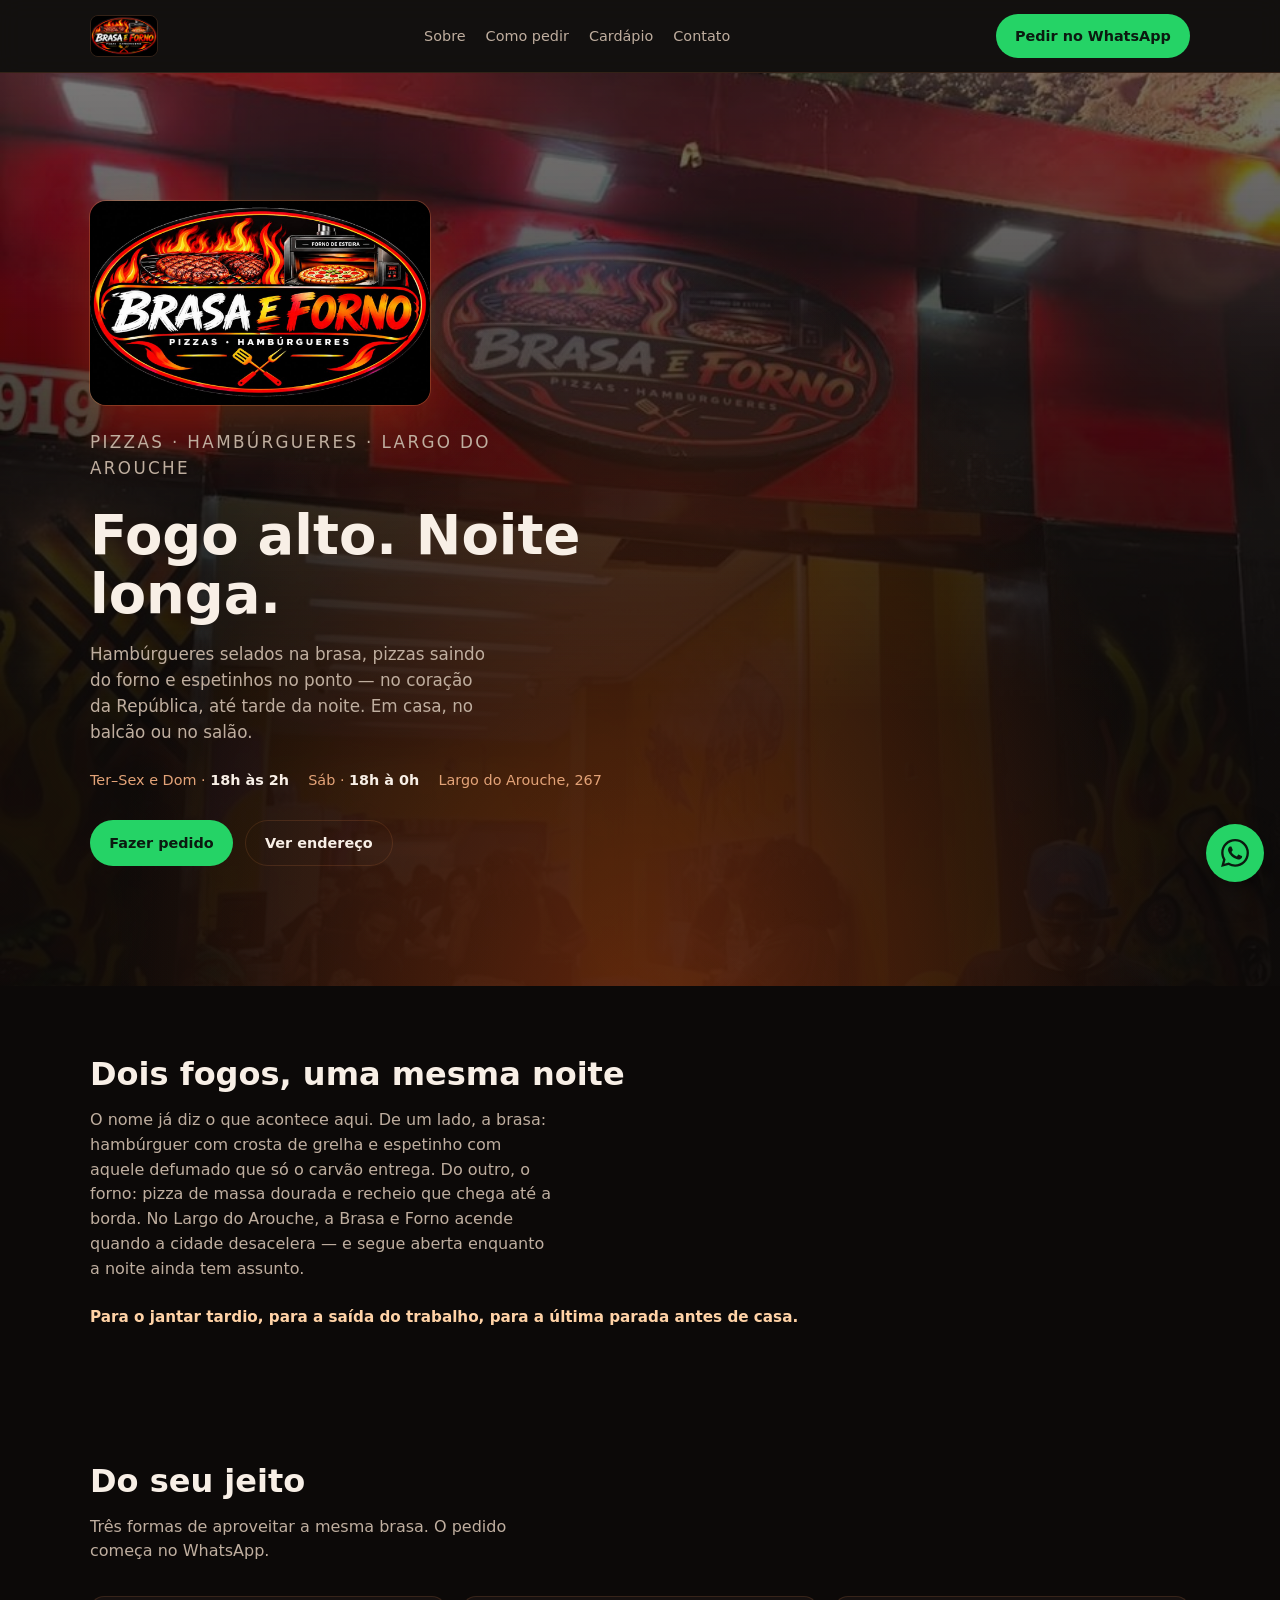
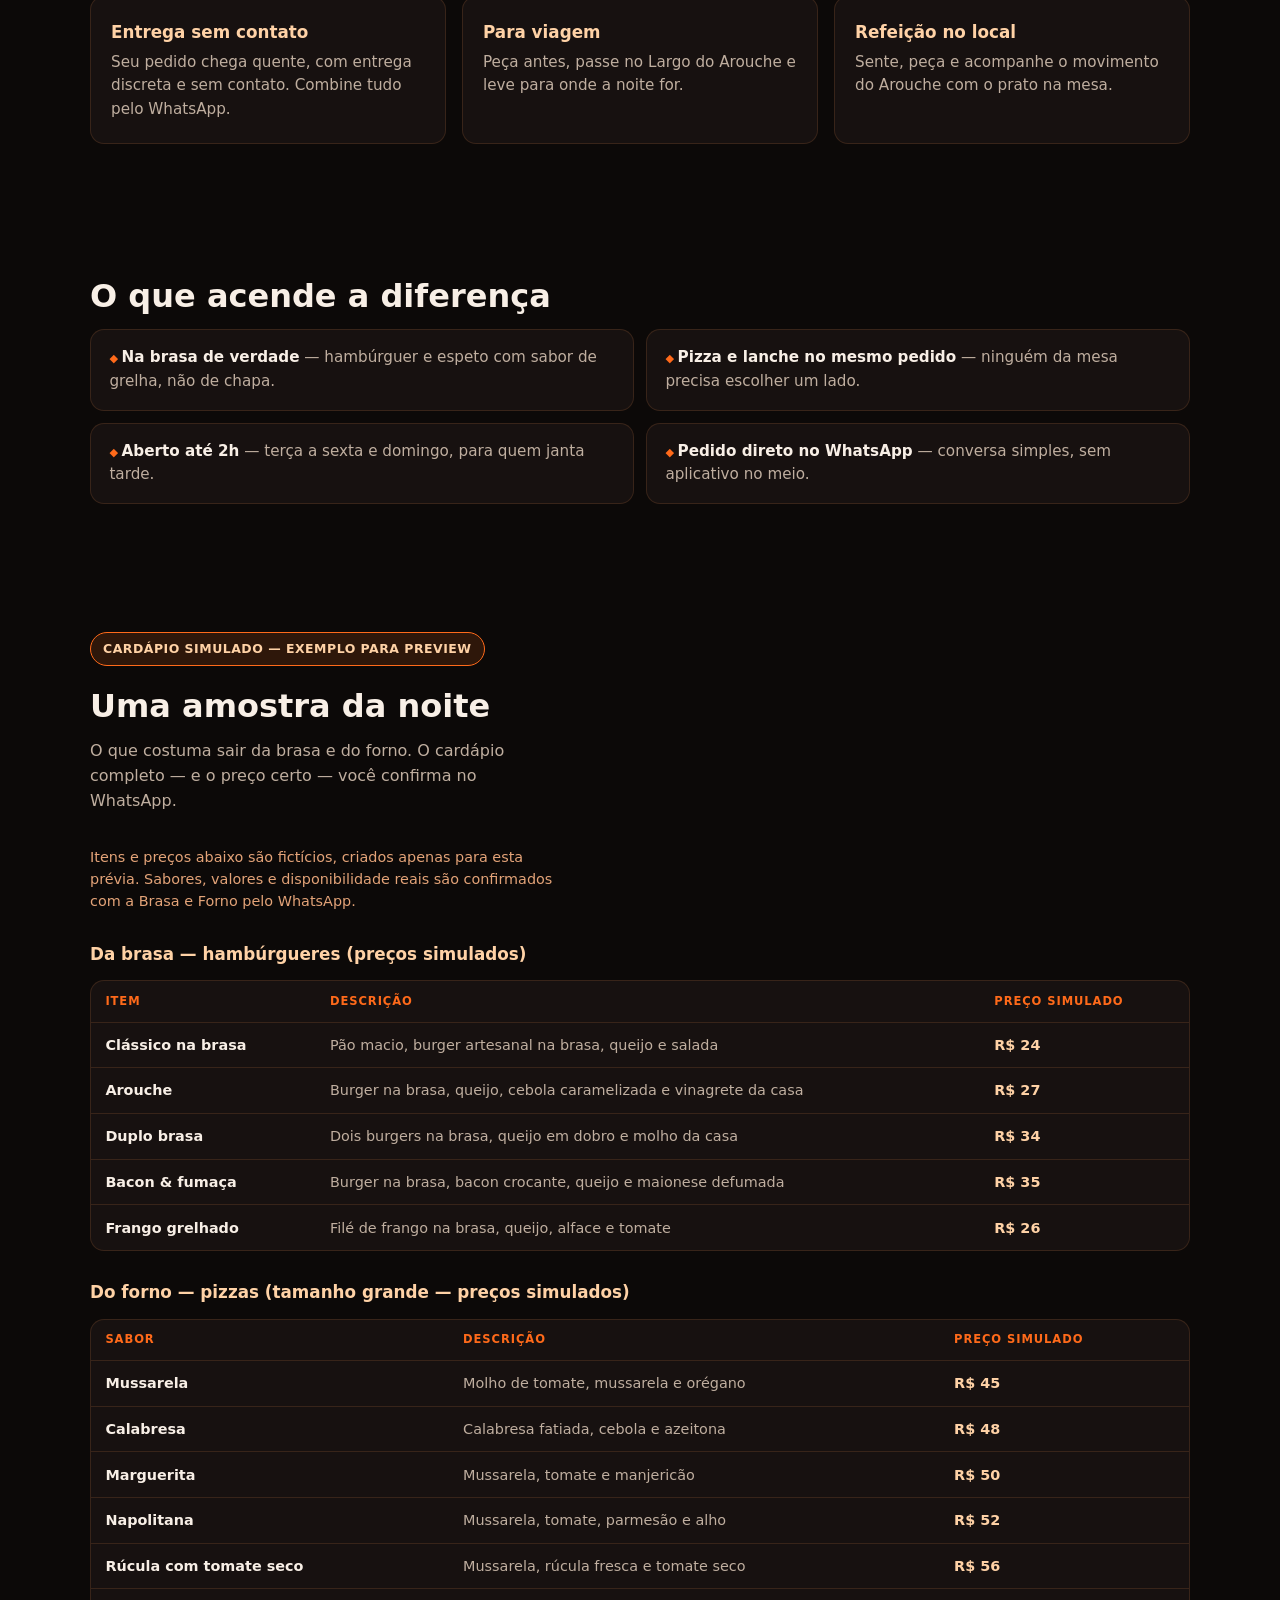
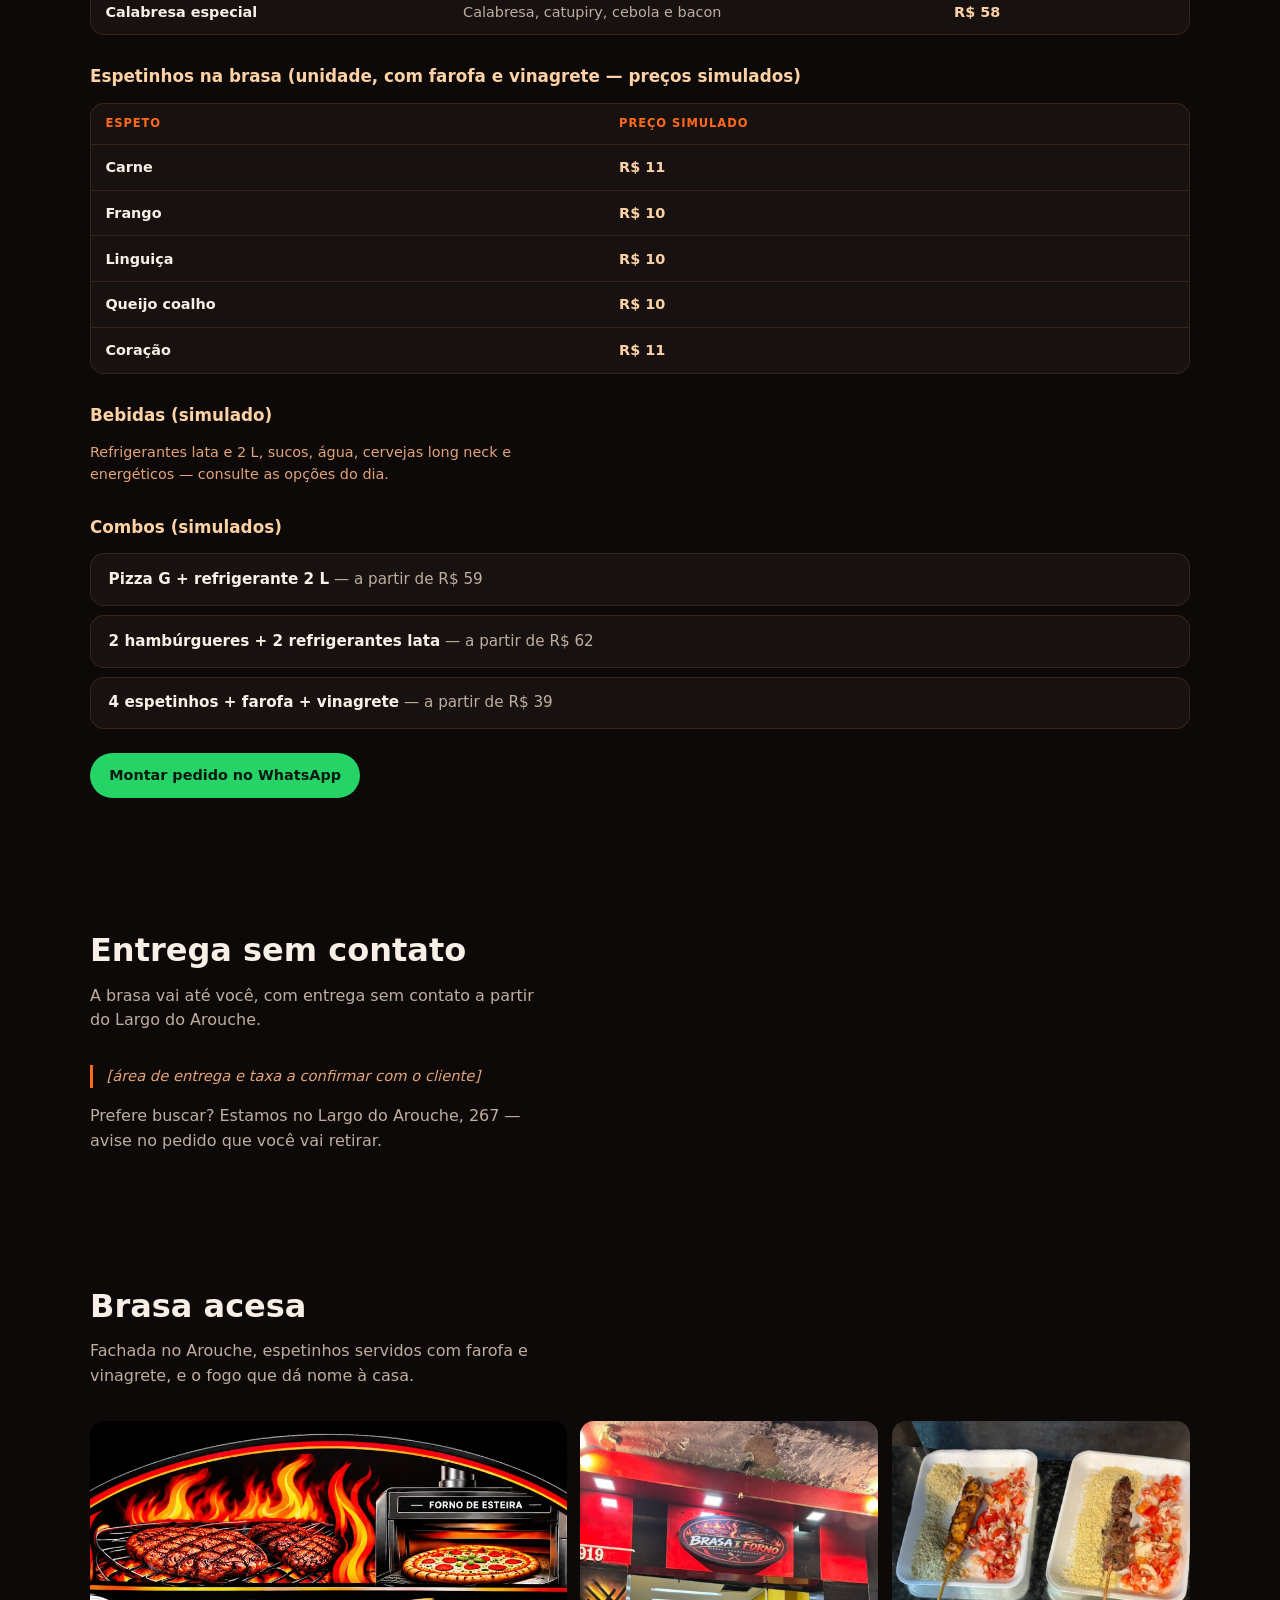
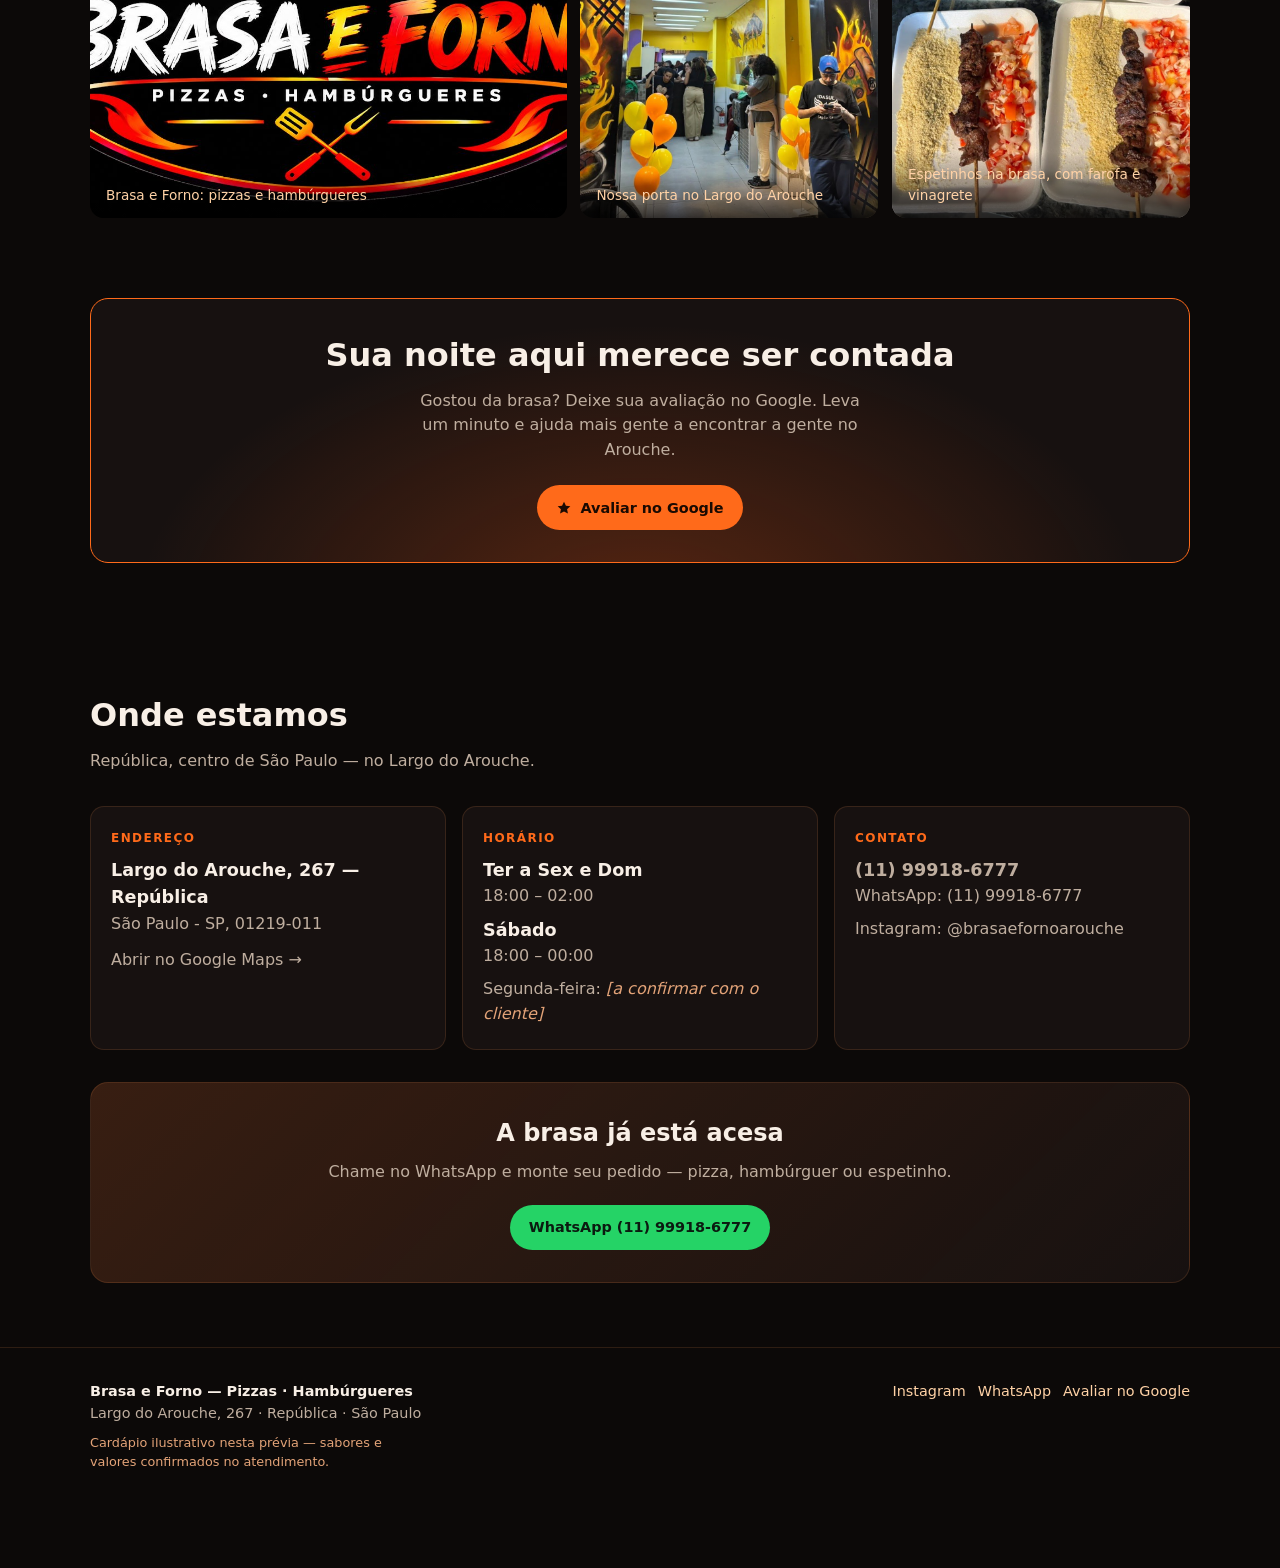
==== v1/index.html @ d55ff6f4 "Initial publish: Brasa e Forno preview gate + v1/v2/v3 for GitHub Pages" ====
<!DOCTYPE html>
<html lang="pt-BR">
<head>
  <meta charset="UTF-8" />
  <meta name="viewport" content="width=device-width, initial-scale=1" />
  <meta name="description" content="Pizzas, hambúrgueres e espetinhos na brasa no Largo do Arouche, República. Entrega sem contato, retirada e salão. Peça pelo WhatsApp." />
  <title>Brasa e Forno | Pizzas e hambúrgueres na brasa no Largo do Arouche</title>
  <link rel="stylesheet" href="styles.css" />
</head>
<body>
  <header class="header">
    <div class="container header-inner">
      <a class="brand" href="#topo">
        <img class="brand-logo" src="assets/logo.jpg" alt="Brasa e Forno — Pizzas · Hambúrgueres" width="1200" height="722" />
        <span class="sr-only">Brasa e Forno</span>
      </a>
      <nav class="nav" aria-label="Principal">
        <a href="#sobre">Sobre</a>
        <a href="#servicos">Como pedir</a>
        <a href="#cardapio">Cardápio</a>
        <a href="#info">Contato</a>
      </nav>
      <a class="btn btn-wa" href="https://wa.me/5511999186777" target="_blank" rel="noopener noreferrer">Pedir no WhatsApp</a>
    </div>
  </header>

  <main id="topo">
    <section class="hero">
      <div class="hero-bg" aria-hidden="true"></div>
      <div class="container hero-content">
        <img class="hero-logo" src="assets/logo.jpg" alt="Logotipo Brasa e Forno — Pizzas · Hambúrgueres" width="1200" height="722" />
        <p class="eyebrow">Pizzas · Hambúrgueres · Largo do Arouche</p>
        <h1>Fogo alto. Noite longa.</h1>
        <p>Hambúrgueres selados na brasa, pizzas saindo do forno e espetinhos no ponto — no coração da República, até tarde da noite. Em casa, no balcão ou no salão.</p>
        <div class="hero-meta">
          <span>Ter–Sex e Dom · <strong>18h às 2h</strong></span>
          <span>Sáb · <strong>18h à 0h</strong></span>
          <span>Largo do Arouche, 267</span>
        </div>
        <div class="hero-actions">
          <a class="btn btn-wa" href="https://wa.me/5511999186777" target="_blank" rel="noopener noreferrer">Fazer pedido</a>
          <a class="btn btn-ghost" href="#info">Ver endereço</a>
        </div>
      </div>
    </section>

    <section id="sobre">
      <div class="container">
        <h2 class="section-title">Dois fogos, uma mesma noite</h2>
        <p class="section-lead">O nome já diz o que acontece aqui. De um lado, a brasa: hambúrguer com crosta de grelha e espetinho com aquele defumado que só o carvão entrega. Do outro, o forno: pizza de massa dourada e recheio que chega até a borda. No Largo do Arouche, a Brasa e Forno acende quando a cidade desacelera — e segue aberta enquanto a noite ainda tem assunto.</p>
        <p class="trust-line">Para o jantar tardio, para a saída do trabalho, para a última parada antes de casa.</p>
      </div>
    </section>

    <section id="servicos">
      <div class="container">
        <h2 class="section-title">Do seu jeito</h2>
        <p class="section-lead">Três formas de aproveitar a mesma brasa. O pedido começa no WhatsApp.</p>
        <div class="services">
          <article class="service-card">
            <h3>Entrega sem contato</h3>
            <p>Seu pedido chega quente, com entrega discreta e sem contato. Combine tudo pelo WhatsApp.</p>
          </article>
          <article class="service-card">
            <h3>Para viagem</h3>
            <p>Peça antes, passe no Largo do Arouche e leve para onde a noite for.</p>
          </article>
          <article class="service-card">
            <h3>Refeição no local</h3>
            <p>Sente, peça e acompanhe o movimento do Arouche com o prato na mesa.</p>
          </article>
        </div>
      </div>
    </section>

    <section id="destaques">
      <div class="container">
        <h2 class="section-title">O que acende a diferença</h2>
        <ul class="highlight-list">
          <li><strong>Na brasa de verdade</strong> — hambúrguer e espeto com sabor de grelha, não de chapa.</li>
          <li><strong>Pizza e lanche no mesmo pedido</strong> — ninguém da mesa precisa escolher um lado.</li>
          <li><strong>Aberto até 2h</strong> — terça a sexta e domingo, para quem janta tarde.</li>
          <li><strong>Pedido direto no WhatsApp</strong> — conversa simples, sem aplicativo no meio.</li>
        </ul>
      </div>
    </section>

    <section id="cardapio" aria-label="Cardápio simulado — exemplo para preview">
      <div class="container">
        <div class="simulado-badge" role="status">Cardápio simulado — exemplo para preview</div>
        <h2 class="section-title">Uma amostra da noite</h2>
        <p class="section-lead">O que costuma sair da brasa e do forno. O cardápio completo — e o preço certo — você confirma no WhatsApp.</p>
        <p class="simulado-note">Itens e preços abaixo são fictícios, criados apenas para esta prévia. Sabores, valores e disponibilidade reais são confirmados com a Brasa e Forno pelo WhatsApp.</p>

        <h3 class="menu-group-title">Da brasa — hambúrgueres (preços simulados)</h3>
        <div class="menu-table-wrap">
          <table class="menu-table">
            <thead>
              <tr><th>Item</th><th>Descrição</th><th>Preço simulado</th></tr>
            </thead>
            <tbody>
              <tr><td>Clássico na brasa</td><td>Pão macio, burger artesanal na brasa, queijo e salada</td><td>R$ 24</td></tr>
              <tr><td>Arouche</td><td>Burger na brasa, queijo, cebola caramelizada e vinagrete da casa</td><td>R$ 27</td></tr>
              <tr><td>Duplo brasa</td><td>Dois burgers na brasa, queijo em dobro e molho da casa</td><td>R$ 34</td></tr>
              <tr><td>Bacon &amp; fumaça</td><td>Burger na brasa, bacon crocante, queijo e maionese defumada</td><td>R$ 35</td></tr>
              <tr><td>Frango grelhado</td><td>Filé de frango na brasa, queijo, alface e tomate</td><td>R$ 26</td></tr>
            </tbody>
          </table>
        </div>

        <h3 class="menu-group-title">Do forno — pizzas (tamanho grande — preços simulados)</h3>
        <div class="menu-table-wrap">
          <table class="menu-table">
            <thead>
              <tr><th>Sabor</th><th>Descrição</th><th>Preço simulado</th></tr>
            </thead>
            <tbody>
              <tr><td>Mussarela</td><td>Molho de tomate, mussarela e orégano</td><td>R$ 45</td></tr>
              <tr><td>Calabresa</td><td>Calabresa fatiada, cebola e azeitona</td><td>R$ 48</td></tr>
              <tr><td>Marguerita</td><td>Mussarela, tomate e manjericão</td><td>R$ 50</td></tr>
              <tr><td>Napolitana</td><td>Mussarela, tomate, parmesão e alho</td><td>R$ 52</td></tr>
              <tr><td>Rúcula com tomate seco</td><td>Mussarela, rúcula fresca e tomate seco</td><td>R$ 56</td></tr>
              <tr><td>Calabresa especial</td><td>Calabresa, catupiry, cebola e bacon</td><td>R$ 58</td></tr>
            </tbody>
          </table>
        </div>

        <h3 class="menu-group-title">Espetinhos na brasa (unidade, com farofa e vinagrete — preços simulados)</h3>
        <div class="menu-table-wrap">
          <table class="menu-table">
            <thead>
              <tr><th>Espeto</th><th>Preço simulado</th></tr>
            </thead>
            <tbody>
              <tr><td>Carne</td><td>R$ 11</td></tr>
              <tr><td>Frango</td><td>R$ 10</td></tr>
              <tr><td>Linguiça</td><td>R$ 10</td></tr>
              <tr><td>Queijo coalho</td><td>R$ 10</td></tr>
              <tr><td>Coração</td><td>R$ 11</td></tr>
            </tbody>
          </table>
        </div>

        <h3 class="menu-group-title">Bebidas (simulado)</h3>
        <p class="simulado-note">Refrigerantes lata e 2 L, sucos, água, cervejas long neck e energéticos — consulte as opções do dia.</p>
        <h3 class="menu-group-title">Combos (simulados)</h3>
        <ul class="combo-list">
          <li><strong>Pizza G + refrigerante 2 L</strong> — a partir de R$ 59</li>
          <li><strong>2 hambúrgueres + 2 refrigerantes lata</strong> — a partir de R$ 62</li>
          <li><strong>4 espetinhos + farofa + vinagrete</strong> — a partir de R$ 39</li>
        </ul>
        <div class="menu-cta">
          <a class="btn btn-wa" href="https://wa.me/5511999186777" target="_blank" rel="noopener noreferrer">Montar pedido no WhatsApp</a>
        </div>
      </div>
    </section>

    <section id="entrega">
      <div class="container">
        <h2 class="section-title">Entrega sem contato</h2>
        <p class="section-lead">A brasa vai até você, com entrega sem contato a partir do Largo do Arouche.</p>
        <p class="area-placeholder">[área de entrega e taxa a confirmar com o cliente]</p>
        <p class="section-lead" style="margin-top:1rem;margin-bottom:0">Prefere buscar? Estamos no Largo do Arouche, 267 — avise no pedido que você vai retirar.</p>
      </div>
    </section>

    <section id="fotos">
      <div class="container">
        <h2 class="section-title">Brasa acesa</h2>
        <p class="section-lead">Fachada no Arouche, espetinhos servidos com farofa e vinagrete, e o fogo que dá nome à casa.</p>
        <div class="gallery gallery-3">
          <figure><img src="assets/logo.jpg" alt="Brasa e Forno: pizzas e hambúrgueres" loading="lazy" width="1200" height="722" /><figcaption>Brasa e Forno: pizzas e hambúrgueres</figcaption></figure>
          <figure><img src="assets/foto-1.jpg" alt="Fachada da Brasa e Forno no Largo do Arouche" loading="lazy" width="900" height="1200" /><figcaption>Nossa porta no Largo do Arouche</figcaption></figure>
          <figure><img src="assets/foto-4.jpg" alt="Espetinhos na brasa com farofa e vinagrete" loading="lazy" width="1076" height="1200" /><figcaption>Espetinhos na brasa, com farofa e vinagrete</figcaption></figure>
        </div>
      </div>
    </section>

    <section id="avaliar" class="review-band">
      <div class="container">
        <div class="review-box">
          <h2 class="section-title">Sua noite aqui merece ser contada</h2>
          <p class="section-lead">Gostou da brasa? Deixe sua avaliação no Google. Leva um minuto e ajuda mais gente a encontrar a gente no Arouche.</p>
          <a class="btn btn-review" href="https://search.google.com/local/writereview?placeid=ChIJPcMGAyxZzpQRV-bIMxV3Hk4" target="_blank" rel="noopener noreferrer"><svg class="g-ico" viewBox="0 0 24 24" aria-hidden="true"><path fill="currentColor" d="M12 2.5l2.9 6 6.6.8-4.9 4.5 1.3 6.5L12 17.1l-5.9 3.2 1.3-6.5L2.5 9.3l6.6-.8z"/></svg>Avaliar no Google</a>
        </div>
      </div>
    </section>

    <section id="info">
      <div class="container">
        <h2 class="section-title">Onde estamos</h2>
        <p class="section-lead">República, centro de São Paulo — no Largo do Arouche.</p>
        <div class="info-grid">
          <article class="info-card">
            <h3>Endereço</h3>
            <p class="big">Largo do Arouche, 267 — República</p>
            <p>São Paulo - SP, 01219-011</p>
            <p style="margin-top:0.75rem"><a href="https://www.google.com/maps/place/Brasa+e+Forno/data=!4m7!3m6!1s0x94ce592c0306c33d:0x4e1e771533c8e657!8m2!3d-23.541905!4d-46.646766!16s%2Fg%2F11zxx4s3mh" target="_blank" rel="noopener noreferrer">Abrir no Google Maps →</a></p>
          </article>
          <article class="info-card">
            <h3>Horário</h3>
            <p class="big">Ter a Sex e Dom</p>
            <p>18:00 – 02:00</p>
            <p class="big" style="margin-top:0.5rem">Sábado</p>
            <p>18:00 – 00:00</p>
            <p style="margin-top:0.5rem">Segunda-feira: <span class="tbc">[a confirmar com o cliente]</span></p>
          </article>
          <article class="info-card">
            <h3>Contato</h3>
            <p class="big"><a href="tel:+5511999186777">(11) 99918-6777</a></p>
            <p>WhatsApp: <a href="https://wa.me/5511999186777" target="_blank" rel="noopener noreferrer">(11) 99918-6777</a></p>
            <p style="margin-top:0.5rem">Instagram: <a href="https://www.instagram.com/brasaefornoarouche/" target="_blank" rel="noopener noreferrer">@brasaefornoarouche</a></p>
          </article>
        </div>

        <div class="cta-band" style="margin-top:2rem">
          <h2>A brasa já está acesa</h2>
          <p>Chame no WhatsApp e monte seu pedido — pizza, hambúrguer ou espetinho.</p>
          <a class="btn btn-wa" href="https://wa.me/5511999186777" target="_blank" rel="noopener noreferrer">WhatsApp (11) 99918-6777</a>
        </div>
      </div>
    </section>
  </main>

  <footer class="footer">
    <div class="container footer-inner">
      <div>
        <strong style="color:var(--text)">Brasa e Forno — Pizzas · Hambúrgueres</strong>
        <p>Largo do Arouche, 267 · República · São Paulo</p>
        <p class="footer-note">Cardápio ilustrativo nesta prévia — sabores e valores confirmados no atendimento.</p>
      </div>
      <div class="socials">
        <a href="https://www.instagram.com/brasaefornoarouche/" target="_blank" rel="noopener noreferrer">Instagram</a>
        <a href="https://wa.me/5511999186777" target="_blank" rel="noopener noreferrer">WhatsApp</a>
        <a href="https://search.google.com/local/writereview?placeid=ChIJPcMGAyxZzpQRV-bIMxV3Hk4" target="_blank" rel="noopener noreferrer">Avaliar no Google</a>
      </div>
    </div>
  </footer>

  <a class="wa-float" href="https://wa.me/5511999186777" target="_blank" rel="noopener noreferrer" aria-label="Pedir pelo WhatsApp da Brasa e Forno">
    <svg viewBox="0 0 24 24" fill="currentColor" aria-hidden="true"><path d="M17.472 14.382c-.297-.149-1.758-.867-2.03-.967-.273-.099-.471-.148-.67.15-.197.297-.767.966-.94 1.164-.173.199-.347.223-.644.075-.297-.15-1.255-.463-2.39-1.475-.883-.788-1.48-1.761-1.653-2.059-.173-.297-.018-.458.13-.606.134-.133.298-.347.446-.52.149-.174.198-.298.298-.497.099-.198.05-.371-.025-.52-.075-.149-.669-1.612-.916-2.207-.242-.579-.487-.5-.669-.51-.173-.008-.371-.01-.57-.01-.198 0-.52.074-.792.372-.272.297-1.04 1.016-1.04 2.479 0 1.462 1.065 2.875 1.213 3.074.149.198 2.096 3.2 5.077 4.487.709.306 1.262.489 1.694.625.712.227 1.36.195 1.871.118.571-.085 1.758-.719 2.006-1.413.248-.694.248-1.289.173-1.413-.074-.124-.272-.198-.57-.347m-5.421 7.403h-.004a9.87 9.87 0 01-5.031-1.378l-.361-.214-3.741.982.998-3.648-.235-.374a9.86 9.86 0 01-1.51-5.26c.001-5.45 4.436-9.884 9.888-9.884 2.64 0 5.122 1.03 6.988 2.898a9.825 9.825 0 012.893 6.994c-.003 5.45-4.435 9.884-9.85 9.884m8.413-18.297A11.815 11.815 0 0012.05 0C5.495 0 .16 5.335.157 11.892c0 2.096.547 4.142 1.588 5.945L.057 24l6.305-1.654a11.882 11.882 0 005.683 1.448h.005c6.554 0 11.89-5.335 11.893-11.893a11.821 11.821 0 00-3.48-8.413z"/></svg>
  </a>

  <script src="script.js"></script>
</body>
</html>
---- v1/styles.css ----
/* Brasa e Forno v1 — Dark elegant: carvão + brasa laranja (noite no Arouche) */
:root {
  --bg: #0c0908;
  --bg-elev: #171110;
  --bg-soft: #221815;
  --text: #f8efe6;
  --muted: #bfae9f;
  --accent: #ff6a1a;
  --accent-hover: #ff8340;
  --accent-soft: rgba(255, 106, 26, 0.14);
  --cream: #ffd2a6;
  --earth: #e3a378;
  --line: rgba(255, 150, 80, 0.14);
  --radius: 14px;
  --font: "Segoe UI", system-ui, -apple-system, sans-serif;
  --max: 1100px;
}


*, *::before, *::after { box-sizing: border-box; margin: 0; padding: 0; }
html { scroll-behavior: smooth; }
body {
  font-family: var(--font);
  background: var(--bg);
  color: var(--text);
  line-height: 1.55;
  -webkit-font-smoothing: antialiased;
}
img { max-width: 100%; display: block; }
a { color: inherit; text-decoration: none; }
ul { list-style: none; }

.container { width: min(100% - 2rem, var(--max)); margin-inline: auto; }

/* Header */
.header {
  position: sticky; top: 0; z-index: 40;
  background: rgba(20, 18, 16, 0.88);
  backdrop-filter: blur(12px);
  border-bottom: 1px solid var(--line);
}
.header-inner {
  display: flex; align-items: center; justify-content: space-between;
  padding: 0.85rem 0; gap: 1rem;
}
.brand {
  display: flex; align-items: center; gap: 0.75rem;
  font-weight: 700; letter-spacing: 0.02em;
}
.brand-mark {
  width: 42px; height: 42px; border-radius: 50%;
  object-fit: cover; border: 2px solid var(--accent);
}
.brand span { font-size: 0.95rem; }
.nav { display: none; gap: 1.25rem; font-size: 0.9rem; color: var(--muted); }
.nav a:hover { color: var(--text); }
.btn {
  display: inline-flex; align-items: center; justify-content: center; gap: 0.5rem;
  padding: 0.7rem 1.2rem; border-radius: 999px; font-weight: 600; font-size: 0.9rem;
  border: none; cursor: pointer; transition: 0.2s ease;
}
.btn-wa {
  background: #25d366; color: #0b1a10;
}
.btn-wa:hover { filter: brightness(1.08); transform: translateY(-1px); }
.btn-accent {
  background: var(--accent); color: #fff;
}
.btn-accent:hover { background: var(--accent-hover); }
.btn-ghost {
  background: transparent; color: var(--text);
  border: 1px solid var(--line);
}
.btn-ghost:hover { border-color: var(--cream); }

/* Hero */
.hero {
  position: relative; min-height: min(88vh, 720px);
  display: grid; align-items: end;
  overflow: hidden;
}
.hero-bg {
  position: absolute; inset: 0;
  background:
    linear-gradient(180deg, rgba(20,18,16,0.35) 0%, rgba(20,18,16,0.92) 78%),
    url("assets/foto-1.jpg") center 30%/cover no-repeat;
}
.hero-content {
  position: relative; z-index: 1;
  padding: 4rem 0 3.5rem;
}
.eyebrow {
  display: inline-block;
  color: var(--cream);
  font-size: 0.8rem; letter-spacing: 0.14em; text-transform: uppercase;
  margin-bottom: 0.85rem;
}
.hero h1 {
  font-size: clamp(2.1rem, 6vw, 3.4rem);
  line-height: 1.1; font-weight: 750; max-width: 14ch;
  margin-bottom: 1rem;
}
.hero p {
  color: var(--muted); max-width: 38ch; font-size: 1.05rem;
  margin-bottom: 1.5rem;
}
.hero-meta {
  display: flex; flex-wrap: wrap; gap: 0.6rem 1.2rem;
  color: var(--earth); font-size: 0.9rem; margin-bottom: 1.75rem;
}
.hero-meta strong { color: var(--text); font-weight: 600; }
.hero-actions { display: flex; flex-wrap: wrap; gap: 0.75rem; }

/* Sections */
section { padding: 4rem 0; }
.section-title {
  font-size: clamp(1.5rem, 3.5vw, 2rem);
  margin-bottom: 0.5rem;
}
.section-lead { color: var(--muted); max-width: 46ch; margin-bottom: 2rem; }

.services {
  display: grid; gap: 1rem;
  grid-template-columns: 1fr;
}
.service-card {
  background: var(--bg-elev);
  border: 1px solid var(--line);
  border-radius: var(--radius);
  padding: 1.35rem 1.25rem;
}
.service-card h3 {
  font-size: 1.05rem; margin-bottom: 0.35rem;
  color: var(--cream);
}
.service-card p { color: var(--muted); font-size: 0.95rem; }

.gallery {
  display: grid; gap: 0.85rem;
  grid-template-columns: 1fr 1fr;
}
.gallery figure {
  position: relative; overflow: hidden; border-radius: var(--radius);
  background: var(--bg-soft); aspect-ratio: 3/4;
}
.gallery figure:nth-child(3) { grid-column: 1 / -1; aspect-ratio: 16/9; }
.gallery img { width: 100%; height: 100%; object-fit: cover; }
.gallery figcaption {
  position: absolute; left: 0; right: 0; bottom: 0;
  padding: 0.75rem 1rem;
  background: linear-gradient(transparent, rgba(0,0,0,0.75));
  font-size: 0.85rem; color: var(--cream);
}

.info-grid {
  display: grid; gap: 1rem;
}
.info-card {
  background: var(--bg-elev);
  border: 1px solid var(--line);
  border-radius: var(--radius);
  padding: 1.4rem 1.25rem;
}
.info-card h3 {
  font-size: 0.75rem; letter-spacing: 0.12em; text-transform: uppercase;
  color: var(--accent); margin-bottom: 0.6rem;
}
.info-card p, .info-card a { color: var(--muted); }
.info-card a:hover { color: var(--text); }
.info-card .big { color: var(--text); font-size: 1.1rem; font-weight: 600; }

.cta-band {
  background: linear-gradient(135deg, var(--accent-soft), transparent), var(--bg-elev);
  border: 1px solid var(--line);
  border-radius: calc(var(--radius) + 4px);
  padding: 2rem 1.5rem;
  text-align: center;
}
.cta-band h2 { margin-bottom: 0.5rem; }
.cta-band p { color: var(--muted); margin-bottom: 1.25rem; }

.footer {
  border-top: 1px solid var(--line);
  padding: 2rem 0 6rem;
  color: var(--muted); font-size: 0.9rem;
}
.footer-inner {
  display: flex; flex-wrap: wrap; gap: 1rem;
  justify-content: space-between; align-items: flex-start;
}
.footer a { color: var(--cream); }
.footer a:hover { color: var(--text); }
.socials { display: flex; gap: 0.75rem; }

/* Floating WA */
.wa-float {
  position: fixed; right: 1rem; bottom: 1.15rem; z-index: 50;
  width: 58px; height: 58px; border-radius: 50%;
  background: #25d366; color: #0b1a10;
  display: grid; place-items: center;
  box-shadow: 0 10px 30px rgba(0,0,0,0.45);
  transition: 0.2s ease;
}
.wa-float:hover { transform: scale(1.06); }
.wa-float svg { width: 28px; height: 28px; }

@media (min-width: 640px) {
  .services { grid-template-columns: repeat(3, 1fr); }
  .info-grid { grid-template-columns: repeat(3, 1fr); }
  .gallery { grid-template-columns: repeat(4, 1fr); }
  .gallery figure { aspect-ratio: 3/4; }
  .gallery figure:nth-child(3) { grid-column: auto; }
}
@media (min-width: 768px) {
  .nav { display: flex; }
  .header .btn-wa span { display: inline; }
}

/* Copy additions: trust, highlights, cardápio simulado */
.trust-line {
  color: var(--cream);
  font-size: 0.95rem;
  font-weight: 600;
  margin-top: -0.5rem;
}
.highlight-list {
  display: grid;
  gap: 0.75rem;
  grid-template-columns: 1fr;
}
.highlight-list li {
  background: var(--bg-elev);
  border: 1px solid var(--line);
  border-radius: var(--radius);
  padding: 1rem 1.15rem;
  color: var(--muted);
  font-size: 0.95rem;
}
.highlight-list li::before {
  content: "◆ ";
  color: var(--accent);
  font-size: 0.7rem;
}
.simulado-badge {
  display: inline-block;
  background: var(--accent-soft);
  border: 1px solid var(--accent);
  color: var(--cream);
  font-size: 0.78rem;
  font-weight: 700;
  letter-spacing: 0.04em;
  text-transform: uppercase;
  padding: 0.4rem 0.75rem;
  border-radius: 999px;
  margin-bottom: 1rem;
}
.simulado-note {
  color: var(--earth);
  font-size: 0.9rem;
  margin-bottom: 1.5rem;
  max-width: 52ch;
}
.menu-group-title {
  font-size: 1.05rem;
  color: var(--cream);
  margin: 1.75rem 0 0.85rem;
}
.menu-table-wrap {
  overflow-x: auto;
  border: 1px solid var(--line);
  border-radius: var(--radius);
  background: var(--bg-elev);
}
.menu-table {
  width: 100%;
  border-collapse: collapse;
  font-size: 0.9rem;
}
.menu-table th,
.menu-table td {
  padding: 0.7rem 0.9rem;
  text-align: left;
  border-bottom: 1px solid var(--line);
}
.menu-table th {
  color: var(--accent);
  font-size: 0.72rem;
  text-transform: uppercase;
  letter-spacing: 0.08em;
  font-weight: 700;
}
.menu-table td { color: var(--muted); }
.menu-table td:first-child { color: var(--text); font-weight: 600; }
.menu-table td:last-child { white-space: nowrap; color: var(--cream); font-weight: 650; }
.menu-table tr:last-child td { border-bottom: none; }
.combo-list {
  display: grid;
  gap: 0.55rem;
  margin-bottom: 1.5rem;
}
.combo-list li {
  background: var(--bg-elev);
  border: 1px solid var(--line);
  border-radius: var(--radius);
  padding: 0.85rem 1.1rem;
  color: var(--muted);
  font-size: 0.95rem;
}
.combo-list strong { color: var(--text); }
.menu-cta { margin-top: 0.5rem; }
.area-placeholder {
  color: var(--earth);
  font-style: italic;
  font-size: 0.92rem;
  border-left: 3px solid var(--accent);
  padding-left: 0.85rem;
}
.footer-note {
  margin-top: 0.5rem;
  font-size: 0.8rem;
  color: var(--earth);
  max-width: 36ch;
}
@media (min-width: 640px) {
  .highlight-list { grid-template-columns: repeat(2, 1fr); }
}


/* Brasa additions */
.sr-only { position: absolute; width: 1px; height: 1px; overflow: hidden; clip: rect(0 0 0 0); white-space: nowrap; }
.brand-logo { height: 42px; width: auto; border-radius: 8px; border: 1px solid var(--line); }
.hero { min-height: min(92vh, 780px); }
.hero-bg { background:
  radial-gradient(ellipse at 50% 110%, rgba(255, 90, 20, 0.35), transparent 60%),
  linear-gradient(180deg, rgba(12,9,8,0.55) 0%, rgba(12,9,8,0.95) 70%),
  url("assets/foto-1.jpg") center 30%/cover no-repeat; }
.hero-logo { width: min(340px, 82%); height: auto; border-radius: 16px; margin-bottom: 1.5rem;
  box-shadow: 0 0 0 1px rgba(255,150,80,0.25), 0 20px 60px rgba(255, 90, 20, 0.25); }
.highlight-list li strong { color: var(--text); }
.gallery-3 { grid-template-columns: 1fr 1fr; }
.gallery-3 figure:nth-child(1) { grid-column: 1 / -1; aspect-ratio: 1200/722; }
.gallery-3 figure:nth-child(3) { grid-column: auto; aspect-ratio: 3/4; }
.tbc { color: var(--earth); font-style: italic; }
.review-band { padding-top: 1rem; }
.review-box { border: 1px solid var(--accent); border-radius: calc(var(--radius) + 4px); padding: 2rem 1.5rem; text-align: center;
  background: radial-gradient(ellipse at 50% 120%, rgba(255, 90, 20, 0.28), transparent 65%), var(--bg-elev); }
.review-box .section-lead { margin: 0 auto 1.4rem; }
.btn-review { background: var(--accent); color: #1a0a02; }
.btn-review:hover { background: var(--accent-hover); }
.g-ico { width: 16px; height: 16px; }
@media (min-width: 640px) {
  .gallery-3 { grid-template-columns: 1.6fr 1fr 1fr; }
  .gallery-3 figure:nth-child(1) { grid-column: auto; aspect-ratio: auto; }
  .gallery-3 figure:nth-child(3) { aspect-ratio: 3/4; }
}
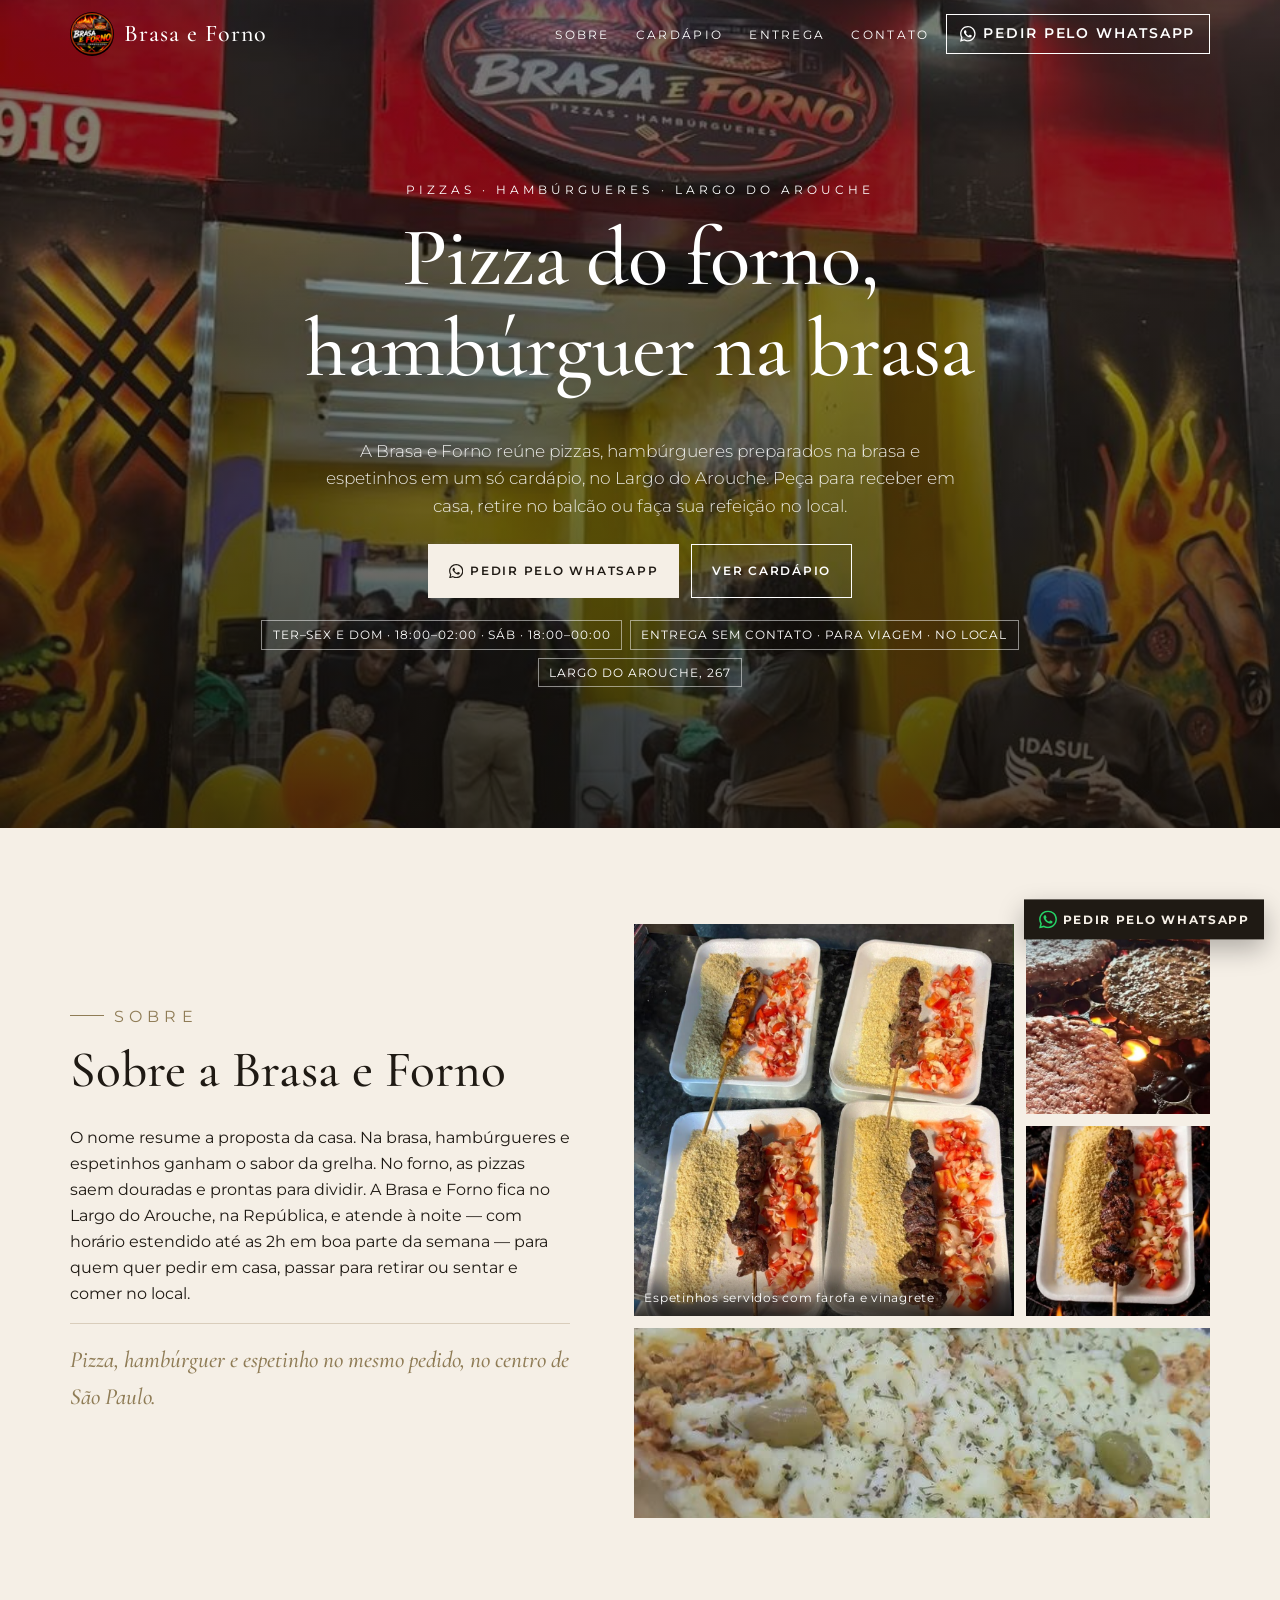
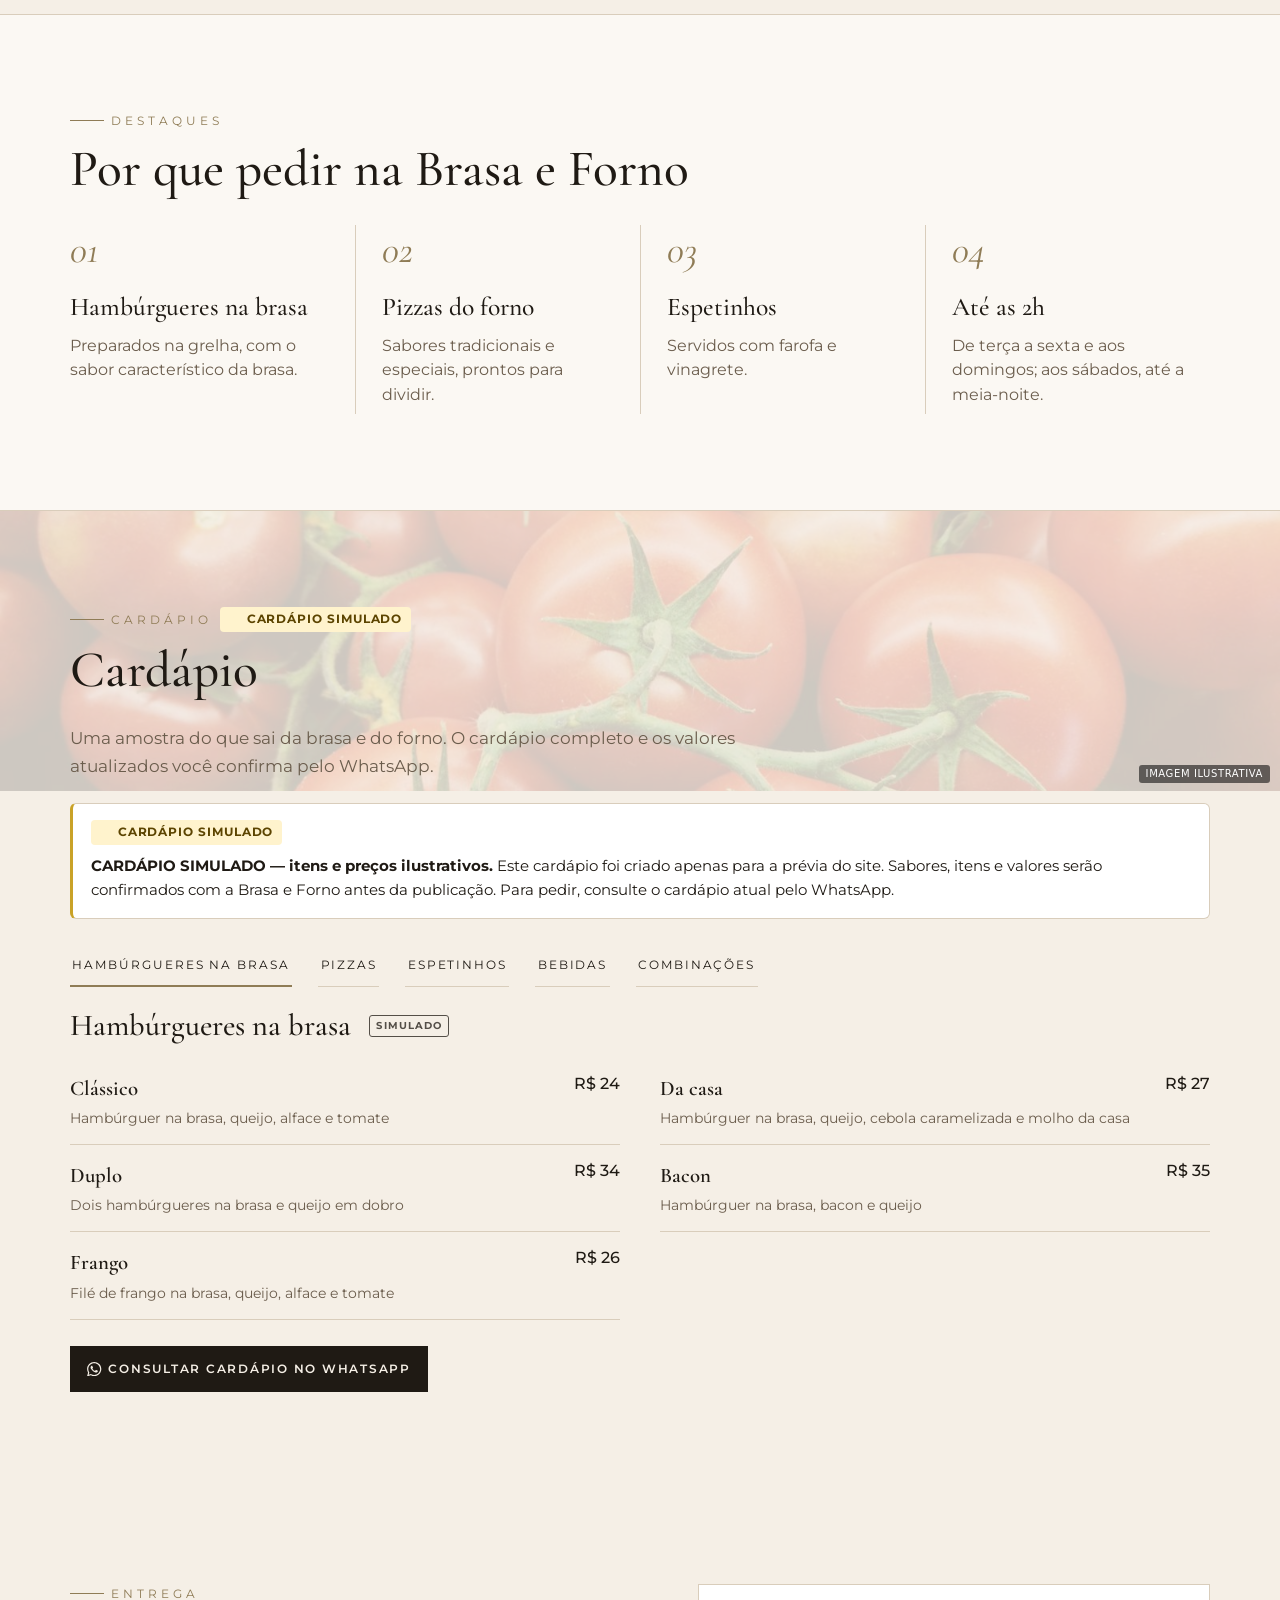
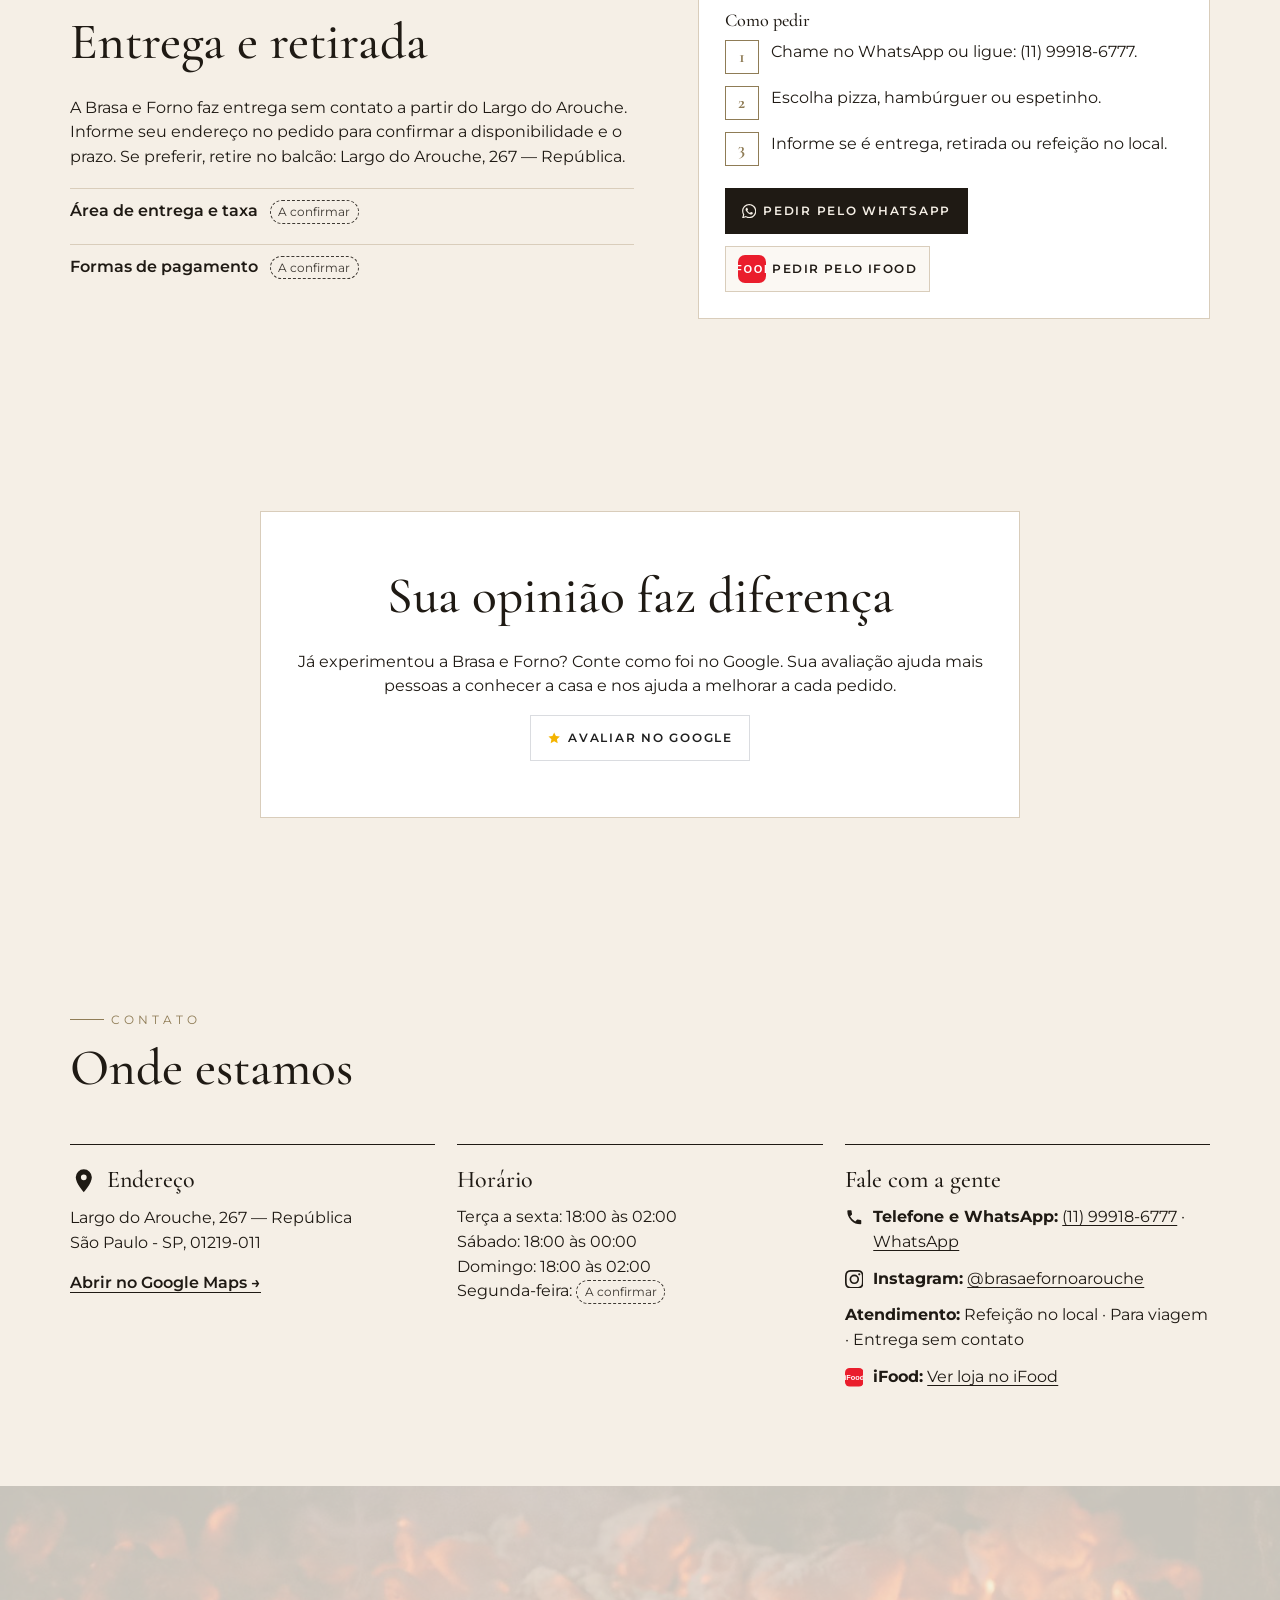
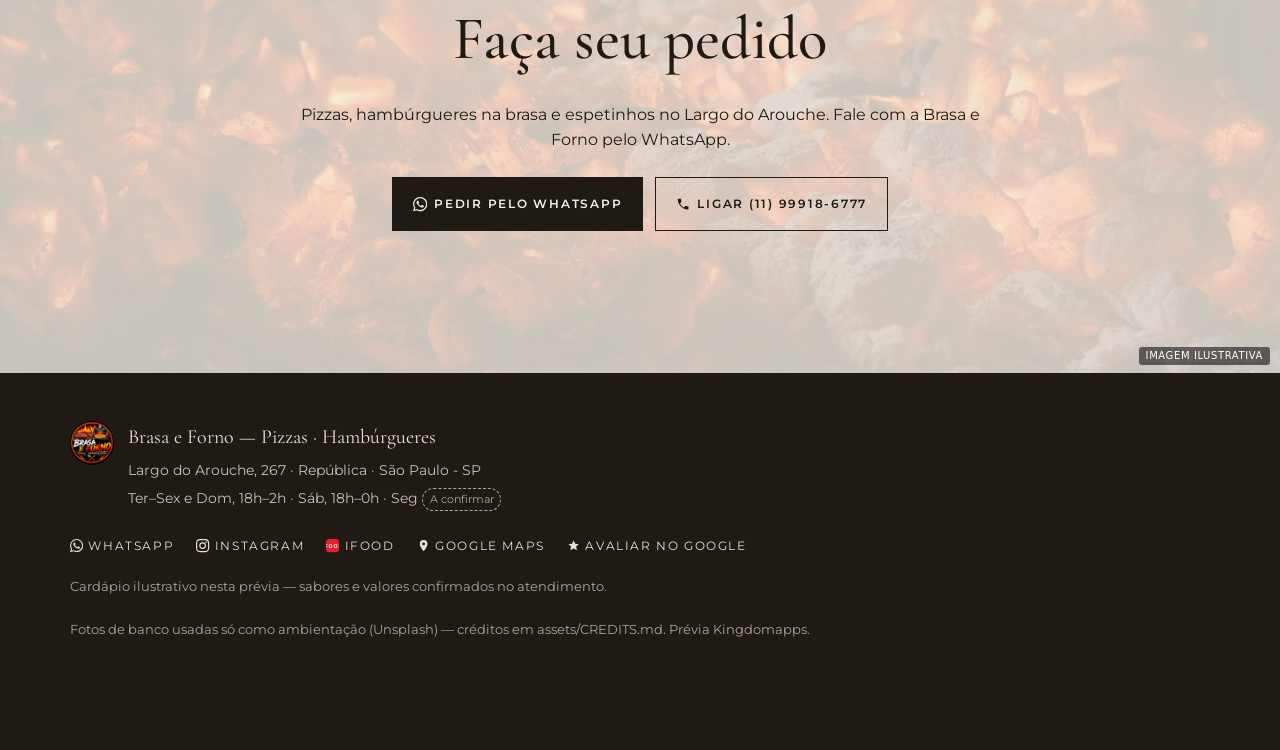
==== commit e9e59871: "rebuild: base institucional única + 3 skins visuais (copy.md único, WhatsApp CTA principal, iFood co" ====
--- a/v1/index.html
+++ b/v1/index.html
@@ -1,246 +1,144 @@
 <!DOCTYPE html>
 <html lang="pt-BR">
 <head>
-  <meta charset="UTF-8" />
-  <meta name="viewport" content="width=device-width, initial-scale=1" />
-  <meta name="description" content="Pizzas, hambúrgueres e espetinhos na brasa no Largo do Arouche, República. Entrega sem contato, retirada e salão. Peça pelo WhatsApp." />
-  <title>Brasa e Forno | Pizzas e hambúrgueres na brasa no Largo do Arouche</title>
-  <link rel="stylesheet" href="styles.css" />
+<meta charset="UTF-8" />
+<meta name="viewport" content="width=device-width, initial-scale=1" />
+<meta name="robots" content="noindex, nofollow" />
+<title>Brasa e Forno | Pizzas, hambúrgueres na brasa e espetinhos no Largo do Arouche</title>
+<meta name="description" content="Pizzas, hambúrgueres na brasa e espetinhos no Largo do Arouche, República, centro de São Paulo. Entrega sem contato, retirada e refeição no local. Peça pelo WhatsApp." />
+<meta name="theme-color" content="#120f0d" />
+<link rel="preconnect" href="https://fonts.googleapis.com" />
+<link rel="preconnect" href="https://fonts.gstatic.com" crossorigin />
+<link rel="stylesheet" href="https://fonts.googleapis.com/css2?family=Cormorant+Garamond:ital,wght@0,500;0,600;1,500&family=Montserrat:wght@300;400;500;600&display=swap" />
+<link rel="stylesheet" href="../assets/base.css" />
+<link rel="stylesheet" href="../assets/skin-a.css" />
+<style>:root{--brand:#e8551b;--brand2:#f6b21b;--brand-ink:#120f0d}</style>
 </head>
-<body>
-  <header class="header">
-    <div class="container header-inner">
-      <a class="brand" href="#topo">
-        <img class="brand-logo" src="assets/logo.jpg" alt="Brasa e Forno — Pizzas · Hambúrgueres" width="1200" height="722" />
-        <span class="sr-only">Brasa e Forno</span>
-      </a>
-      <nav class="nav" aria-label="Principal">
-        <a href="#sobre">Sobre</a>
-        <a href="#servicos">Como pedir</a>
-        <a href="#cardapio">Cardápio</a>
-        <a href="#info">Contato</a>
-      </nav>
-      <a class="btn btn-wa" href="https://wa.me/5511999186777" target="_blank" rel="noopener noreferrer">Pedir no WhatsApp</a>
+<body class="skin-a" data-hours='{"0": [[18, 24]], "1": [[0, 2]], "2": [[18, 24]], "3": [[0, 2], [18, 24]], "4": [[0, 2], [18, 24]], "5": [[0, 2], [18, 24]], "6": [[0, 2], [18, 24]]}' data-hours-unknown='["1"]'>
+<!-- Kingdomapps · base institucional única · skin A (Editorial clássico) · copy: copy.md -->
+<a class="skip" href="#conteudo">Pular para o conteúdo</a>
+<header class="site-header" id="header">
+  <div class="wrap header-inner">
+    <a class="brand" href="#topo" aria-label="Brasa e Forno — início"><img class="brand-logo" src="../assets/img/logo.jpg" width="400" height="400" alt="Logotipo Brasa e Forno — Pizzas e Hambúrgueres" /><span class="brand-word">Brasa e Forno</span></a>
+    <nav class="site-nav" id="site-nav" aria-label="Principal">
+      <ul><li><a href="#sobre">Sobre</a></li><li><a href="#cardapio">Cardápio</a></li><li><a href="#entrega">Entrega</a></li><li><a href="#contato">Contato</a></li></ul>
+    </nav>
+    <a class="btn btn-wa btn-sm header-cta" href="https://wa.me/5511999186777?text=Ol%C3%A1%21%20Vim%20pelo%20site%20e%20gostaria%20de%20fazer%20um%20pedido." target="_blank" rel="noopener"><svg viewBox="0 0 24 24" aria-hidden="true" focusable="false"><path fill="currentColor" d="M17.47 14.38c-.3-.15-1.76-.87-2.03-.97-.27-.1-.47-.15-.67.15-.2.3-.77.97-.94 1.16-.17.2-.35.22-.64.07-.3-.15-1.26-.46-2.39-1.47-.88-.79-1.48-1.76-1.65-2.06-.17-.3-.02-.46.13-.6.13-.14.3-.35.45-.52.15-.17.2-.3.3-.5.1-.2.05-.37-.03-.52-.07-.15-.67-1.61-.92-2.2-.24-.58-.49-.5-.67-.51h-.57c-.2 0-.52.07-.8.37-.27.3-1.04 1.02-1.04 2.48s1.07 2.88 1.21 3.07c.15.2 2.1 3.2 5.08 4.49.71.31 1.26.49 1.7.63.71.22 1.36.19 1.87.12.57-.09 1.76-.72 2-1.41.25-.7.25-1.29.18-1.41-.08-.13-.27-.2-.57-.35zM12.05 21.78a9.87 9.87 0 0 1-5.03-1.38l-.36-.21-3.74.98 1-3.65-.24-.37a9.86 9.86 0 0 1-1.51-5.26c0-5.45 4.44-9.88 9.89-9.88 2.64 0 5.12 1.03 6.99 2.9a9.83 9.83 0 0 1 2.89 6.99c0 5.45-4.44 9.88-9.89 9.88zm8.41-18.3A11.82 11.82 0 0 0 12.05 0C5.5 0 .16 5.34.16 11.89c0 2.1.55 4.14 1.59 5.95L.06 24l6.3-1.65a11.88 11.88 0 0 0 5.69 1.45c6.55 0 11.89-5.34 11.89-11.89 0-3.18-1.24-6.17-3.48-8.41z"/></svg><span>Pedir pelo WhatsApp</span></a>
+    <button class="nav-toggle" type="button" aria-expanded="false" aria-controls="site-nav"><span class="sr-only">Abrir menu</span><span class="bars" aria-hidden="true"></span></button>
+  </div>
+</header>
+<main id="conteudo">
+<section class="hero" id="topo" aria-labelledby="hero-title">
+  <figure class="hero-media"><img src="../assets/img/fotos-foto-1.jpg" width="900" height="1200" alt="Fachada da Brasa e Forno no Largo do Arouche" fetchpriority="high" /></figure>
+  <div class="wrap hero-inner">
+    <div class="hero-copy">
+      <p class="eyebrow">Pizzas · Hambúrgueres · Largo do Arouche</p>
+      <h1 id="hero-title">Pizza do forno, hambúrguer na brasa</h1>
+      <p class="lead">A Brasa e Forno reúne pizzas, hambúrgueres preparados na brasa e espetinhos em um só cardápio, no Largo do Arouche. Peça para receber em casa, retire no balcão ou faça sua refeição no local.</p>
+      <p class="open-badge" data-open-badge hidden></p>
+      <div class="hero-ctas">
+        <a class="btn btn-wa btn-lg" href="https://wa.me/5511999186777?text=Ol%C3%A1%21%20Vim%20pelo%20site%20e%20gostaria%20de%20fazer%20um%20pedido." target="_blank" rel="noopener"><svg viewBox="0 0 24 24" aria-hidden="true" focusable="false"><path fill="currentColor" d="M17.47 14.38c-.3-.15-1.76-.87-2.03-.97-.27-.1-.47-.15-.67.15-.2.3-.77.97-.94 1.16-.17.2-.35.22-.64.07-.3-.15-1.26-.46-2.39-1.47-.88-.79-1.48-1.76-1.65-2.06-.17-.3-.02-.46.13-.6.13-.14.3-.35.45-.52.15-.17.2-.3.3-.5.1-.2.05-.37-.03-.52-.07-.15-.67-1.61-.92-2.2-.24-.58-.49-.5-.67-.51h-.57c-.2 0-.52.07-.8.37-.27.3-1.04 1.02-1.04 2.48s1.07 2.88 1.21 3.07c.15.2 2.1 3.2 5.08 4.49.71.31 1.26.49 1.7.63.71.22 1.36.19 1.87.12.57-.09 1.76-.72 2-1.41.25-.7.25-1.29.18-1.41-.08-.13-.27-.2-.57-.35zM12.05 21.78a9.87 9.87 0 0 1-5.03-1.38l-.36-.21-3.74.98 1-3.65-.24-.37a9.86 9.86 0 0 1-1.51-5.26c0-5.45 4.44-9.88 9.89-9.88 2.64 0 5.12 1.03 6.99 2.9a9.83 9.83 0 0 1 2.89 6.99c0 5.45-4.44 9.88-9.89 9.88zm8.41-18.3A11.82 11.82 0 0 0 12.05 0C5.5 0 .16 5.34.16 11.89c0 2.1.55 4.14 1.59 5.95L.06 24l6.3-1.65a11.88 11.88 0 0 0 5.69 1.45c6.55 0 11.89-5.34 11.89-11.89 0-3.18-1.24-6.17-3.48-8.41z"/></svg><span>Pedir pelo WhatsApp</span></a>
+        <a class="btn btn-ghost btn-lg" href="#cardapio">Ver cardápio</a>
+      </div>
+      <ul class="chips"><li>Ter–Sex e Dom · 18:00–02:00 · Sáb · 18:00–00:00</li><li>Entrega sem contato · Para viagem · No local</li><li>Largo do Arouche, 267</li></ul>
     </div>
-  </header>
-
-  <main id="topo">
-    <section class="hero">
-      <div class="hero-bg" aria-hidden="true"></div>
-      <div class="container hero-content">
-        <img class="hero-logo" src="assets/logo.jpg" alt="Logotipo Brasa e Forno — Pizzas · Hambúrgueres" width="1200" height="722" />
-        <p class="eyebrow">Pizzas · Hambúrgueres · Largo do Arouche</p>
-        <h1>Fogo alto. Noite longa.</h1>
-        <p>Hambúrgueres selados na brasa, pizzas saindo do forno e espetinhos no ponto — no coração da República, até tarde da noite. Em casa, no balcão ou no salão.</p>
-        <div class="hero-meta">
-          <span>Ter–Sex e Dom · <strong>18h às 2h</strong></span>
-          <span>Sáb · <strong>18h à 0h</strong></span>
-          <span>Largo do Arouche, 267</span>
-        </div>
-        <div class="hero-actions">
-          <a class="btn btn-wa" href="https://wa.me/5511999186777" target="_blank" rel="noopener noreferrer">Fazer pedido</a>
-          <a class="btn btn-ghost" href="#info">Ver endereço</a>
-        </div>
-      </div>
-    </section>
-
-    <section id="sobre">
-      <div class="container">
-        <h2 class="section-title">Dois fogos, uma mesma noite</h2>
-        <p class="section-lead">O nome já diz o que acontece aqui. De um lado, a brasa: hambúrguer com crosta de grelha e espetinho com aquele defumado que só o carvão entrega. Do outro, o forno: pizza de massa dourada e recheio que chega até a borda. No Largo do Arouche, a Brasa e Forno acende quando a cidade desacelera — e segue aberta enquanto a noite ainda tem assunto.</p>
-        <p class="trust-line">Para o jantar tardio, para a saída do trabalho, para a última parada antes de casa.</p>
-      </div>
-    </section>
-
-    <section id="servicos">
-      <div class="container">
-        <h2 class="section-title">Do seu jeito</h2>
-        <p class="section-lead">Três formas de aproveitar a mesma brasa. O pedido começa no WhatsApp.</p>
-        <div class="services">
-          <article class="service-card">
-            <h3>Entrega sem contato</h3>
-            <p>Seu pedido chega quente, com entrega discreta e sem contato. Combine tudo pelo WhatsApp.</p>
-          </article>
-          <article class="service-card">
-            <h3>Para viagem</h3>
-            <p>Peça antes, passe no Largo do Arouche e leve para onde a noite for.</p>
-          </article>
-          <article class="service-card">
-            <h3>Refeição no local</h3>
-            <p>Sente, peça e acompanhe o movimento do Arouche com o prato na mesa.</p>
-          </article>
-        </div>
-      </div>
-    </section>
-
-    <section id="destaques">
-      <div class="container">
-        <h2 class="section-title">O que acende a diferença</h2>
-        <ul class="highlight-list">
-          <li><strong>Na brasa de verdade</strong> — hambúrguer e espeto com sabor de grelha, não de chapa.</li>
-          <li><strong>Pizza e lanche no mesmo pedido</strong> — ninguém da mesa precisa escolher um lado.</li>
-          <li><strong>Aberto até 2h</strong> — terça a sexta e domingo, para quem janta tarde.</li>
-          <li><strong>Pedido direto no WhatsApp</strong> — conversa simples, sem aplicativo no meio.</li>
-        </ul>
-      </div>
-    </section>
-
-    <section id="cardapio" aria-label="Cardápio simulado — exemplo para preview">
-      <div class="container">
-        <div class="simulado-badge" role="status">Cardápio simulado — exemplo para preview</div>
-        <h2 class="section-title">Uma amostra da noite</h2>
-        <p class="section-lead">O que costuma sair da brasa e do forno. O cardápio completo — e o preço certo — você confirma no WhatsApp.</p>
-        <p class="simulado-note">Itens e preços abaixo são fictícios, criados apenas para esta prévia. Sabores, valores e disponibilidade reais são confirmados com a Brasa e Forno pelo WhatsApp.</p>
-
-        <h3 class="menu-group-title">Da brasa — hambúrgueres (preços simulados)</h3>
-        <div class="menu-table-wrap">
-          <table class="menu-table">
-            <thead>
-              <tr><th>Item</th><th>Descrição</th><th>Preço simulado</th></tr>
-            </thead>
-            <tbody>
-              <tr><td>Clássico na brasa</td><td>Pão macio, burger artesanal na brasa, queijo e salada</td><td>R$ 24</td></tr>
-              <tr><td>Arouche</td><td>Burger na brasa, queijo, cebola caramelizada e vinagrete da casa</td><td>R$ 27</td></tr>
-              <tr><td>Duplo brasa</td><td>Dois burgers na brasa, queijo em dobro e molho da casa</td><td>R$ 34</td></tr>
-              <tr><td>Bacon &amp; fumaça</td><td>Burger na brasa, bacon crocante, queijo e maionese defumada</td><td>R$ 35</td></tr>
-              <tr><td>Frango grelhado</td><td>Filé de frango na brasa, queijo, alface e tomate</td><td>R$ 26</td></tr>
-            </tbody>
-          </table>
-        </div>
-
-        <h3 class="menu-group-title">Do forno — pizzas (tamanho grande — preços simulados)</h3>
-        <div class="menu-table-wrap">
-          <table class="menu-table">
-            <thead>
-              <tr><th>Sabor</th><th>Descrição</th><th>Preço simulado</th></tr>
-            </thead>
-            <tbody>
-              <tr><td>Mussarela</td><td>Molho de tomate, mussarela e orégano</td><td>R$ 45</td></tr>
-              <tr><td>Calabresa</td><td>Calabresa fatiada, cebola e azeitona</td><td>R$ 48</td></tr>
-              <tr><td>Marguerita</td><td>Mussarela, tomate e manjericão</td><td>R$ 50</td></tr>
-              <tr><td>Napolitana</td><td>Mussarela, tomate, parmesão e alho</td><td>R$ 52</td></tr>
-              <tr><td>Rúcula com tomate seco</td><td>Mussarela, rúcula fresca e tomate seco</td><td>R$ 56</td></tr>
-              <tr><td>Calabresa especial</td><td>Calabresa, catupiry, cebola e bacon</td><td>R$ 58</td></tr>
-            </tbody>
-          </table>
-        </div>
-
-        <h3 class="menu-group-title">Espetinhos na brasa (unidade, com farofa e vinagrete — preços simulados)</h3>
-        <div class="menu-table-wrap">
-          <table class="menu-table">
-            <thead>
-              <tr><th>Espeto</th><th>Preço simulado</th></tr>
-            </thead>
-            <tbody>
-              <tr><td>Carne</td><td>R$ 11</td></tr>
-              <tr><td>Frango</td><td>R$ 10</td></tr>
-              <tr><td>Linguiça</td><td>R$ 10</td></tr>
-              <tr><td>Queijo coalho</td><td>R$ 10</td></tr>
-              <tr><td>Coração</td><td>R$ 11</td></tr>
-            </tbody>
-          </table>
-        </div>
-
-        <h3 class="menu-group-title">Bebidas (simulado)</h3>
-        <p class="simulado-note">Refrigerantes lata e 2 L, sucos, água, cervejas long neck e energéticos — consulte as opções do dia.</p>
-        <h3 class="menu-group-title">Combos (simulados)</h3>
-        <ul class="combo-list">
-          <li><strong>Pizza G + refrigerante 2 L</strong> — a partir de R$ 59</li>
-          <li><strong>2 hambúrgueres + 2 refrigerantes lata</strong> — a partir de R$ 62</li>
-          <li><strong>4 espetinhos + farofa + vinagrete</strong> — a partir de R$ 39</li>
-        </ul>
-        <div class="menu-cta">
-          <a class="btn btn-wa" href="https://wa.me/5511999186777" target="_blank" rel="noopener noreferrer">Montar pedido no WhatsApp</a>
-        </div>
-      </div>
-    </section>
-
-    <section id="entrega">
-      <div class="container">
-        <h2 class="section-title">Entrega sem contato</h2>
-        <p class="section-lead">A brasa vai até você, com entrega sem contato a partir do Largo do Arouche.</p>
-        <p class="area-placeholder">[área de entrega e taxa a confirmar com o cliente]</p>
-        <p class="section-lead" style="margin-top:1rem;margin-bottom:0">Prefere buscar? Estamos no Largo do Arouche, 267 — avise no pedido que você vai retirar.</p>
-      </div>
-    </section>
-
-    <section id="fotos">
-      <div class="container">
-        <h2 class="section-title">Brasa acesa</h2>
-        <p class="section-lead">Fachada no Arouche, espetinhos servidos com farofa e vinagrete, e o fogo que dá nome à casa.</p>
-        <div class="gallery gallery-3">
-          <figure><img src="assets/logo.jpg" alt="Brasa e Forno: pizzas e hambúrgueres" loading="lazy" width="1200" height="722" /><figcaption>Brasa e Forno: pizzas e hambúrgueres</figcaption></figure>
-          <figure><img src="assets/foto-1.jpg" alt="Fachada da Brasa e Forno no Largo do Arouche" loading="lazy" width="900" height="1200" /><figcaption>Nossa porta no Largo do Arouche</figcaption></figure>
-          <figure><img src="assets/foto-4.jpg" alt="Espetinhos na brasa com farofa e vinagrete" loading="lazy" width="1076" height="1200" /><figcaption>Espetinhos na brasa, com farofa e vinagrete</figcaption></figure>
-        </div>
-      </div>
-    </section>
-
-    <section id="avaliar" class="review-band">
-      <div class="container">
-        <div class="review-box">
-          <h2 class="section-title">Sua noite aqui merece ser contada</h2>
-          <p class="section-lead">Gostou da brasa? Deixe sua avaliação no Google. Leva um minuto e ajuda mais gente a encontrar a gente no Arouche.</p>
-          <a class="btn btn-review" href="https://search.google.com/local/writereview?placeid=ChIJPcMGAyxZzpQRV-bIMxV3Hk4" target="_blank" rel="noopener noreferrer"><svg class="g-ico" viewBox="0 0 24 24" aria-hidden="true"><path fill="currentColor" d="M12 2.5l2.9 6 6.6.8-4.9 4.5 1.3 6.5L12 17.1l-5.9 3.2 1.3-6.5L2.5 9.3l6.6-.8z"/></svg>Avaliar no Google</a>
-        </div>
-      </div>
-    </section>
-
-    <section id="info">
-      <div class="container">
-        <h2 class="section-title">Onde estamos</h2>
-        <p class="section-lead">República, centro de São Paulo — no Largo do Arouche.</p>
-        <div class="info-grid">
-          <article class="info-card">
-            <h3>Endereço</h3>
-            <p class="big">Largo do Arouche, 267 — República</p>
-            <p>São Paulo - SP, 01219-011</p>
-            <p style="margin-top:0.75rem"><a href="https://www.google.com/maps/place/Brasa+e+Forno/data=!4m7!3m6!1s0x94ce592c0306c33d:0x4e1e771533c8e657!8m2!3d-23.541905!4d-46.646766!16s%2Fg%2F11zxx4s3mh" target="_blank" rel="noopener noreferrer">Abrir no Google Maps →</a></p>
-          </article>
-          <article class="info-card">
-            <h3>Horário</h3>
-            <p class="big">Ter a Sex e Dom</p>
-            <p>18:00 – 02:00</p>
-            <p class="big" style="margin-top:0.5rem">Sábado</p>
-            <p>18:00 – 00:00</p>
-            <p style="margin-top:0.5rem">Segunda-feira: <span class="tbc">[a confirmar com o cliente]</span></p>
-          </article>
-          <article class="info-card">
-            <h3>Contato</h3>
-            <p class="big"><a href="tel:+5511999186777">(11) 99918-6777</a></p>
-            <p>WhatsApp: <a href="https://wa.me/5511999186777" target="_blank" rel="noopener noreferrer">(11) 99918-6777</a></p>
-            <p style="margin-top:0.5rem">Instagram: <a href="https://www.instagram.com/brasaefornoarouche/" target="_blank" rel="noopener noreferrer">@brasaefornoarouche</a></p>
-          </article>
-        </div>
-
-        <div class="cta-band" style="margin-top:2rem">
-          <h2>A brasa já está acesa</h2>
-          <p>Chame no WhatsApp e monte seu pedido — pizza, hambúrguer ou espetinho.</p>
-          <a class="btn btn-wa" href="https://wa.me/5511999186777" target="_blank" rel="noopener noreferrer">WhatsApp (11) 99918-6777</a>
-        </div>
-      </div>
-    </section>
-  </main>
-
-  <footer class="footer">
-    <div class="container footer-inner">
-      <div>
-        <strong style="color:var(--text)">Brasa e Forno — Pizzas · Hambúrgueres</strong>
-        <p>Largo do Arouche, 267 · República · São Paulo</p>
-        <p class="footer-note">Cardápio ilustrativo nesta prévia — sabores e valores confirmados no atendimento.</p>
-      </div>
-      <div class="socials">
-        <a href="https://www.instagram.com/brasaefornoarouche/" target="_blank" rel="noopener noreferrer">Instagram</a>
-        <a href="https://wa.me/5511999186777" target="_blank" rel="noopener noreferrer">WhatsApp</a>
-        <a href="https://search.google.com/local/writereview?placeid=ChIJPcMGAyxZzpQRV-bIMxV3Hk4" target="_blank" rel="noopener noreferrer">Avaliar no Google</a>
-      </div>
+  </div>
+</section>
+<section class="sec sobre" id="sobre" aria-labelledby="sobre-title">
+  <div class="wrap sobre-grid">
+    <div class="sobre-copy">
+      <p class="kicker">Sobre</p>
+      <h2 id="sobre-title">Sobre a Brasa e Forno</h2>
+      <p>O nome resume a proposta da casa. Na brasa, hambúrgueres e espetinhos ganham o sabor da grelha. No forno, as pizzas saem douradas e prontas para dividir. A Brasa e Forno fica no Largo do Arouche, na República, e atende à noite — com horário estendido até as 2h em boa parte da semana — para quem quer pedir em casa, passar para retirar ou sentar e comer no local.</p>
+      <p class="apoio">Pizza, hambúrguer e espetinho no mesmo pedido, no centro de São Paulo.</p>
     </div>
-  </footer>
-
-  <a class="wa-float" href="https://wa.me/5511999186777" target="_blank" rel="noopener noreferrer" aria-label="Pedir pelo WhatsApp da Brasa e Forno">
-    <svg viewBox="0 0 24 24" fill="currentColor" aria-hidden="true"><path d="M17.472 14.382c-.297-.149-1.758-.867-2.03-.967-.273-.099-.471-.148-.67.15-.197.297-.767.966-.94 1.164-.173.199-.347.223-.644.075-.297-.15-1.255-.463-2.39-1.475-.883-.788-1.48-1.761-1.653-2.059-.173-.297-.018-.458.13-.606.134-.133.298-.347.446-.52.149-.174.198-.298.298-.497.099-.198.05-.371-.025-.52-.075-.149-.669-1.612-.916-2.207-.242-.579-.487-.5-.669-.51-.173-.008-.371-.01-.57-.01-.198 0-.52.074-.792.372-.272.297-1.04 1.016-1.04 2.479 0 1.462 1.065 2.875 1.213 3.074.149.198 2.096 3.2 5.077 4.487.709.306 1.262.489 1.694.625.712.227 1.36.195 1.871.118.571-.085 1.758-.719 2.006-1.413.248-.694.248-1.289.173-1.413-.074-.124-.272-.198-.57-.347m-5.421 7.403h-.004a9.87 9.87 0 01-5.031-1.378l-.361-.214-3.741.982.998-3.648-.235-.374a9.86 9.86 0 01-1.51-5.26c.001-5.45 4.436-9.884 9.888-9.884 2.64 0 5.122 1.03 6.988 2.898a9.825 9.825 0 012.893 6.994c-.003 5.45-4.435 9.884-9.85 9.884m8.413-18.297A11.815 11.815 0 0012.05 0C5.495 0 .16 5.335.157 11.892c0 2.096.547 4.142 1.588 5.945L.057 24l6.305-1.654a11.882 11.882 0 005.683 1.448h.005c6.554 0 11.89-5.335 11.893-11.893a11.821 11.821 0 00-3.48-8.413z"/></svg>
-  </a>
-
-  <script src="script.js"></script>
+    <div class="gallery" aria-label="Fotos de Brasa e Forno"><figure class="g-item g-1"><img src="../assets/img/fotos-foto-4.jpg" width="1076" height="1200" alt="Espetinhos servidos com farofa e vinagrete" loading="lazy" decoding="async" /><figcaption>Espetinhos servidos com farofa e vinagrete</figcaption></figure><figure class="g-item g-2"><img src="../assets/img/fotos-foto-ig-3.jpg" width="480" height="640" alt="Hambúrgueres na grelha (foto do Instagram @brasaefornoarouche)" loading="lazy" decoding="async" /></figure><figure class="g-item g-3"><img src="../assets/img/fotos-foto-ig-2.jpg" width="480" height="640" alt="Espetinho com farofa e vinagrete (foto do Instagram @brasaefornoarouche)" loading="lazy" decoding="async" /></figure><figure class="g-item g-4"><img src="../assets/img/fotos-foto-ig-1.jpg" width="640" height="482" alt="Pizza da Brasa e Forno (foto do Instagram @brasaefornoarouche)" loading="lazy" decoding="async" /></figure></div>
+  </div>
+</section>
+<section class="sec destaques" id="destaques" aria-labelledby="dest-title">
+  <div class="wrap">
+    <p class="kicker">Destaques</p>
+    <h2 id="dest-title">Por que pedir na Brasa e Forno</h2>
+    <ul class="feats"><li class="feat"><span class="feat-n" aria-hidden="true">01</span><h3>Hambúrgueres na brasa</h3><p>Preparados na grelha, com o sabor característico da brasa.</p></li><li class="feat"><span class="feat-n" aria-hidden="true">02</span><h3>Pizzas do forno</h3><p>Sabores tradicionais e especiais, prontos para dividir.</p></li><li class="feat"><span class="feat-n" aria-hidden="true">03</span><h3>Espetinhos</h3><p>Servidos com farofa e vinagrete.</p></li><li class="feat"><span class="feat-n" aria-hidden="true">04</span><h3>Até as 2h</h3><p>De terça a sexta e aos domingos; aos sábados, até a meia-noite.</p></li></ul>
+  </div>
+</section>
+<section class="sec cardapio" id="cardapio" aria-labelledby="menu-title">
+  <div class="amb amb-menu" style="--amb:url('../assets/img/ambiente-tomatoes-wood.jpg')" aria-hidden="true"><span class="amb-tag">Imagem ilustrativa</span></div>
+  <div class="wrap">
+    <div class="menu-head">
+      <p class="kicker">Cardápio <span class="sim-badge">Cardápio simulado</span></p>
+      <h2 id="menu-title">Cardápio</h2>
+      <p class="lead">Uma amostra do que sai da brasa e do forno. O cardápio completo e os valores atualizados você confirma pelo WhatsApp.</p>
+    </div>
+    <div class="sim-notice" role="note"><span class="sim-badge">Cardápio simulado</span><p><strong>CARDÁPIO SIMULADO — itens e preços ilustrativos.</strong> Este cardápio foi criado apenas para a prévia do site. Sabores, itens e valores serão confirmados com a Brasa e Forno antes da publicação. Para pedir, consulte o cardápio atual pelo WhatsApp.</p></div>
+    <div class="menu-tabs" role="tablist" aria-label="Categorias do cardápio"><button type="button" role="tab" id="tab-0" aria-controls="menu-0" aria-selected="true">Hambúrgueres na brasa</button><button type="button" role="tab" id="tab-1" aria-controls="menu-1" aria-selected="false" tabindex="-1">Pizzas</button><button type="button" role="tab" id="tab-2" aria-controls="menu-2" aria-selected="false" tabindex="-1">Espetinhos</button><button type="button" role="tab" id="tab-3" aria-controls="menu-3" aria-selected="false" tabindex="-1">Bebidas</button><button type="button" role="tab" id="tab-4" aria-controls="menu-4" aria-selected="false" tabindex="-1">Combinações</button></div>
+    <div class="menu-panel" role="tabpanel" id="menu-0" aria-labelledby="tab-0" tabindex="0"><h3 class="menu-cat">Hambúrgueres na brasa <span class="sim-tag">Simulado</span></h3><ul class="menu-list"><li class="mi"><span class="mi-name">Clássico</span><span class="mi-desc">Hambúrguer na brasa, queijo, alface e tomate</span><span class="mi-price">R$ 24</span></li><li class="mi"><span class="mi-name">Da casa</span><span class="mi-desc">Hambúrguer na brasa, queijo, cebola caramelizada e molho da casa</span><span class="mi-price">R$ 27</span></li><li class="mi"><span class="mi-name">Duplo</span><span class="mi-desc">Dois hambúrgueres na brasa e queijo em dobro</span><span class="mi-price">R$ 34</span></li><li class="mi"><span class="mi-name">Bacon</span><span class="mi-desc">Hambúrguer na brasa, bacon e queijo</span><span class="mi-price">R$ 35</span></li><li class="mi"><span class="mi-name">Frango</span><span class="mi-desc">Filé de frango na brasa, queijo, alface e tomate</span><span class="mi-price">R$ 26</span></li></ul></div><div class="menu-panel" role="tabpanel" id="menu-1" aria-labelledby="tab-1" tabindex="0" hidden><h3 class="menu-cat">Pizzas — tamanho grande <span class="sim-tag">Simulado</span></h3><ul class="menu-list"><li class="mi"><span class="mi-name">Mussarela</span><span class="mi-desc">Molho de tomate, mussarela e orégano</span><span class="mi-price">R$ 45</span></li><li class="mi"><span class="mi-name">Calabresa</span><span class="mi-desc">Calabresa fatiada, cebola e azeitona</span><span class="mi-price">R$ 48</span></li><li class="mi"><span class="mi-name">Marguerita</span><span class="mi-desc">Mussarela, tomate e manjericão</span><span class="mi-price">R$ 50</span></li><li class="mi"><span class="mi-name">Napolitana</span><span class="mi-desc">Mussarela, tomate e parmesão</span><span class="mi-price">R$ 52</span></li><li class="mi"><span class="mi-name">Frango com catupiry</span><span class="mi-desc">Frango desfiado e catupiry</span><span class="mi-price">R$ 55</span></li><li class="mi"><span class="mi-name">Calabresa especial</span><span class="mi-desc">Calabresa, catupiry e cebola</span><span class="mi-price">R$ 58</span></li></ul></div><div class="menu-panel" role="tabpanel" id="menu-2" aria-labelledby="tab-2" tabindex="0" hidden><h3 class="menu-cat">Espetinhos — unidade, com farofa e vinagrete <span class="sim-tag">Simulado</span></h3><ul class="menu-list"><li class="mi"><span class="mi-name">Carne</span><span class="mi-price">R$ 11</span></li><li class="mi"><span class="mi-name">Frango</span><span class="mi-price">R$ 10</span></li><li class="mi"><span class="mi-name">Linguiça</span><span class="mi-price">R$ 10</span></li><li class="mi"><span class="mi-name">Queijo coalho</span><span class="mi-price">R$ 10</span></li></ul></div><div class="menu-panel" role="tabpanel" id="menu-3" aria-labelledby="tab-3" tabindex="0" hidden><h3 class="menu-cat">Bebidas <span class="sim-tag">Simulado</span></h3><p class="menu-note">Refrigerantes, sucos e água — consulte as opções disponíveis.</p></div><div class="menu-panel" role="tabpanel" id="menu-4" aria-labelledby="tab-4" tabindex="0" hidden><h3 class="menu-cat">Combinações <span class="sim-tag">Simulado</span></h3><ul class="menu-list"><li class="mi"><span class="mi-name">1 pizza grande + refrigerante 2 L</span><span class="mi-price">a partir de R$ 59</span></li><li class="mi"><span class="mi-name">2 hambúrgueres + 2 refrigerantes lata</span><span class="mi-price">a partir de R$ 62</span></li><li class="mi"><span class="mi-name">4 espetinhos com farofa e vinagrete</span><span class="mi-price">a partir de R$ 39</span></li></ul></div>
+    <div class="menu-cta"><a class="btn btn-wa" href="https://wa.me/5511999186777?text=Ol%C3%A1%21%20Vim%20pelo%20site%20e%20gostaria%20de%20fazer%20um%20pedido." target="_blank" rel="noopener"><svg viewBox="0 0 24 24" aria-hidden="true" focusable="false"><path fill="currentColor" d="M17.47 14.38c-.3-.15-1.76-.87-2.03-.97-.27-.1-.47-.15-.67.15-.2.3-.77.97-.94 1.16-.17.2-.35.22-.64.07-.3-.15-1.26-.46-2.39-1.47-.88-.79-1.48-1.76-1.65-2.06-.17-.3-.02-.46.13-.6.13-.14.3-.35.45-.52.15-.17.2-.3.3-.5.1-.2.05-.37-.03-.52-.07-.15-.67-1.61-.92-2.2-.24-.58-.49-.5-.67-.51h-.57c-.2 0-.52.07-.8.37-.27.3-1.04 1.02-1.04 2.48s1.07 2.88 1.21 3.07c.15.2 2.1 3.2 5.08 4.49.71.31 1.26.49 1.7.63.71.22 1.36.19 1.87.12.57-.09 1.76-.72 2-1.41.25-.7.25-1.29.18-1.41-.08-.13-.27-.2-.57-.35zM12.05 21.78a9.87 9.87 0 0 1-5.03-1.38l-.36-.21-3.74.98 1-3.65-.24-.37a9.86 9.86 0 0 1-1.51-5.26c0-5.45 4.44-9.88 9.89-9.88 2.64 0 5.12 1.03 6.99 2.9a9.83 9.83 0 0 1 2.89 6.99c0 5.45-4.44 9.88-9.89 9.88zm8.41-18.3A11.82 11.82 0 0 0 12.05 0C5.5 0 .16 5.34.16 11.89c0 2.1.55 4.14 1.59 5.95L.06 24l6.3-1.65a11.88 11.88 0 0 0 5.69 1.45c6.55 0 11.89-5.34 11.89-11.89 0-3.18-1.24-6.17-3.48-8.41z"/></svg><span>Consultar cardápio no WhatsApp</span></a></div>
+  </div>
+</section>
+<section class="sec entrega" id="entrega" aria-labelledby="ent-title">
+  <div class="wrap entrega-grid">
+    <div>
+      <p class="kicker">Entrega</p>
+      <h2 id="ent-title">Entrega e retirada</h2>
+      <p>A Brasa e Forno faz entrega sem contato a partir do Largo do Arouche. Informe seu endereço no pedido para confirmar a disponibilidade e o prazo. Se preferir, retire no balcão: Largo do Arouche, 267 — República.</p>
+      <dl class="kv"><div><dt>Área de entrega e taxa</dt><dd><span class="tbc">A confirmar</span></dd></div><div><dt>Formas de pagamento</dt><dd><span class="tbc">A confirmar</span></dd></div></dl>
+    </div>
+    <div class="steps-box">
+      <h3>Como pedir</h3><ol class="steps"><li>Chame no WhatsApp ou ligue: (11) 99918-6777.</li><li>Escolha pizza, hambúrguer ou espetinho.</li><li>Informe se é entrega, retirada ou refeição no local.</li></ol>
+      <div class="order-links"><a class="btn btn-wa" href="https://wa.me/5511999186777?text=Ol%C3%A1%21%20Vim%20pelo%20site%20e%20gostaria%20de%20fazer%20um%20pedido." target="_blank" rel="noopener"><svg viewBox="0 0 24 24" aria-hidden="true" focusable="false"><path fill="currentColor" d="M17.47 14.38c-.3-.15-1.76-.87-2.03-.97-.27-.1-.47-.15-.67.15-.2.3-.77.97-.94 1.16-.17.2-.35.22-.64.07-.3-.15-1.26-.46-2.39-1.47-.88-.79-1.48-1.76-1.65-2.06-.17-.3-.02-.46.13-.6.13-.14.3-.35.45-.52.15-.17.2-.3.3-.5.1-.2.05-.37-.03-.52-.07-.15-.67-1.61-.92-2.2-.24-.58-.49-.5-.67-.51h-.57c-.2 0-.52.07-.8.37-.27.3-1.04 1.02-1.04 2.48s1.07 2.88 1.21 3.07c.15.2 2.1 3.2 5.08 4.49.71.31 1.26.49 1.7.63.71.22 1.36.19 1.87.12.57-.09 1.76-.72 2-1.41.25-.7.25-1.29.18-1.41-.08-.13-.27-.2-.57-.35zM12.05 21.78a9.87 9.87 0 0 1-5.03-1.38l-.36-.21-3.74.98 1-3.65-.24-.37a9.86 9.86 0 0 1-1.51-5.26c0-5.45 4.44-9.88 9.89-9.88 2.64 0 5.12 1.03 6.99 2.9a9.83 9.83 0 0 1 2.89 6.99c0 5.45-4.44 9.88-9.89 9.88zm8.41-18.3A11.82 11.82 0 0 0 12.05 0C5.5 0 .16 5.34.16 11.89c0 2.1.55 4.14 1.59 5.95L.06 24l6.3-1.65a11.88 11.88 0 0 0 5.69 1.45c6.55 0 11.89-5.34 11.89-11.89 0-3.18-1.24-6.17-3.48-8.41z"/></svg><span>Pedir pelo WhatsApp</span></a><a class="app-link app-ifood" href="https://www.ifood.com.br/delivery/sao-paulo-sp/brasa-e-forno-republica/0ce4aee6-f531-4283-a553-0ae980c94f43" target="_blank" rel="noopener"><svg viewBox="0 0 24 24" aria-hidden="true" focusable="false"><rect width="24" height="24" rx="6" fill="#ea1d2c"/><text x="12" y="15.6" text-anchor="middle" font-family="Arial,Helvetica,sans-serif" font-weight="700" font-size="9.5" fill="#fff">iFood</text></svg><span>Pedir pelo iFood</span></a></div>
+    </div>
+  </div>
+</section>
+<section class="sec avaliar review-band" id="avaliar" aria-labelledby="av-title">
+  <div class="wrap avaliar-inner">
+    
+    <h2 id="av-title">Sua opinião faz diferença</h2>
+    <p>Já experimentou a Brasa e Forno? Conte como foi no Google. Sua avaliação ajuda mais pessoas a conhecer a casa e nos ajuda a melhorar a cada pedido.</p>
+    <a class="btn btn-review" href="https://search.google.com/local/writereview?placeid=ChIJPcMGAyxZzpQRV-bIMxV3Hk4" target="_blank" rel="noopener"><svg viewBox="0 0 24 24" aria-hidden="true" focusable="false"><path fill="currentColor" d="M12 2.5l2.9 6 6.6.8-4.9 4.5 1.3 6.5L12 17.1l-5.9 3.2 1.3-6.5L2.5 9.3l6.6-.8z"/></svg><span>Avaliar no Google</span></a>
+  </div>
+</section>
+<section class="sec contato" id="contato" aria-labelledby="ct-title">
+  <div class="wrap contato-grid">
+    <div class="ct-head">
+      <p class="kicker">Contato</p>
+      <h2 id="ct-title">Onde estamos</h2>
+      
+    </div>
+    <div class="ct-card">
+      <h3><svg viewBox="0 0 24 24" aria-hidden="true" focusable="false"><path fill="currentColor" d="M12 2a7 7 0 0 0-7 7c0 5.25 7 13 7 13s7-7.75 7-13a7 7 0 0 0-7-7zm0 9.5a2.5 2.5 0 1 1 0-5 2.5 2.5 0 0 1 0 5z"/></svg><span>Endereço</span></h3>
+      <p>Largo do Arouche, 267 — República<br />São Paulo - SP, 01219-011</p>
+      <a class="text-link" href="https://www.google.com/maps/place/Brasa+e+Forno/data=!4m7!3m6!1s0x94ce592c0306c33d:0x4e1e771533c8e657!8m2!3d-23.541905!4d-46.646766!16s%2Fg%2F11zxx4s3mh" target="_blank" rel="noopener">Abrir no Google Maps →</a>
+    </div>
+    <div class="ct-card">
+      <h3>Horário</h3>
+      <p>Terça a sexta: 18:00 às 02:00<br />Sábado: 18:00 às 00:00<br />Domingo: 18:00 às 02:00<br />Segunda-feira: <span class="tbc">A confirmar</span></p>
+      <p class="open-badge" data-open-badge hidden></p>
+    </div>
+    <div class="ct-card">
+      <h3>Fale com a gente</h3>
+      <ul class="ct-list"><li><svg viewBox="0 0 24 24" aria-hidden="true" focusable="false"><path fill="currentColor" d="M6.6 10.8a15.1 15.1 0 0 0 6.6 6.6l2.2-2.2a1 1 0 0 1 1-.25 11.4 11.4 0 0 0 3.6.57 1 1 0 0 1 1 1V20a1 1 0 0 1-1 1A17 17 0 0 1 3 4a1 1 0 0 1 1-1h3.5a1 1 0 0 1 1 1c0 1.25.2 2.45.57 3.57a1 1 0 0 1-.25 1z"/></svg><span><strong>Telefone e WhatsApp:</strong> <a href="tel:+5511999186777">(11) 99918-6777</a> · <a href="https://wa.me/5511999186777?text=Ol%C3%A1%21%20Vim%20pelo%20site%20e%20gostaria%20de%20fazer%20um%20pedido." target="_blank" rel="noopener">WhatsApp</a></span></li><li><svg viewBox="0 0 24 24" aria-hidden="true" focusable="false"><path fill="currentColor" d="M12 2.2c3.2 0 3.58.01 4.85.07 3.25.15 4.77 1.69 4.92 4.92.06 1.27.07 1.65.07 4.85s-.01 3.58-.07 4.85c-.15 3.23-1.66 4.77-4.92 4.92-1.27.06-1.65.07-4.85.07s-3.58-.01-4.85-.07c-3.26-.15-4.77-1.7-4.92-4.92C2.17 15.58 2.16 15.2 2.16 12s.01-3.58.07-4.85C2.38 3.92 3.9 2.38 7.15 2.23 8.42 2.17 8.8 2.16 12 2.16zM12 0C8.74 0 8.33.01 7.05.07 2.7.27.27 2.69.07 7.05.01 8.33 0 8.74 0 12s.01 3.67.07 4.95c.2 4.36 2.62 6.78 6.98 6.98C8.33 23.99 8.74 24 12 24s3.67-.01 4.95-.07c4.35-.2 6.78-2.62 6.98-6.98.06-1.28.07-1.69.07-4.95s-.01-3.67-.07-4.95c-.2-4.35-2.62-6.78-6.98-6.98C15.67.01 15.26 0 12 0zm0 5.84a6.16 6.16 0 1 0 0 12.32 6.16 6.16 0 0 0 0-12.32zM12 16a4 4 0 1 1 0-8 4 4 0 0 1 0 8zm6.4-11.85a1.44 1.44 0 1 0 0 2.88 1.44 1.44 0 0 0 0-2.88z"/></svg><span><strong>Instagram:</strong> <a href="https://instagram.com/brasaefornoarouche" target="_blank" rel="noopener">@brasaefornoarouche</a></span></li><li class="atend"><span><strong>Atendimento:</strong> Refeição no local · Para viagem · Entrega sem contato</span></li><li><svg viewBox="0 0 24 24" aria-hidden="true" focusable="false"><rect width="24" height="24" rx="6" fill="#ea1d2c"/><text x="12" y="15.6" text-anchor="middle" font-family="Arial,Helvetica,sans-serif" font-weight="700" font-size="9.5" fill="#fff">iFood</text></svg><span><strong>iFood:</strong> <a href="https://www.ifood.com.br/delivery/sao-paulo-sp/brasa-e-forno-republica/0ce4aee6-f531-4283-a553-0ae980c94f43" target="_blank" rel="noopener">Ver loja no iFood</a></span></li></ul>
+    </div>
+  </div>
+</section>
+<section class="sec cta-final cta-band" id="cta-final" aria-labelledby="cta-title">
+  <div class="amb amb-cta" style="--amb:url('../assets/img/ambiente-embers.jpg')" aria-hidden="true"><span class="amb-tag">Imagem ilustrativa</span></div>
+  <div class="wrap cta-inner">
+    <h2 id="cta-title">Faça seu pedido</h2>
+    <p>Pizzas, hambúrgueres na brasa e espetinhos no Largo do Arouche. Fale com a Brasa e Forno pelo WhatsApp.</p>
+    <div class="hero-ctas"><a class="btn btn-wa btn-lg" href="https://wa.me/5511999186777?text=Ol%C3%A1%21%20Vim%20pelo%20site%20e%20gostaria%20de%20fazer%20um%20pedido." target="_blank" rel="noopener"><svg viewBox="0 0 24 24" aria-hidden="true" focusable="false"><path fill="currentColor" d="M17.47 14.38c-.3-.15-1.76-.87-2.03-.97-.27-.1-.47-.15-.67.15-.2.3-.77.97-.94 1.16-.17.2-.35.22-.64.07-.3-.15-1.26-.46-2.39-1.47-.88-.79-1.48-1.76-1.65-2.06-.17-.3-.02-.46.13-.6.13-.14.3-.35.45-.52.15-.17.2-.3.3-.5.1-.2.05-.37-.03-.52-.07-.15-.67-1.61-.92-2.2-.24-.58-.49-.5-.67-.51h-.57c-.2 0-.52.07-.8.37-.27.3-1.04 1.02-1.04 2.48s1.07 2.88 1.21 3.07c.15.2 2.1 3.2 5.08 4.49.71.31 1.26.49 1.7.63.71.22 1.36.19 1.87.12.57-.09 1.76-.72 2-1.41.25-.7.25-1.29.18-1.41-.08-.13-.27-.2-.57-.35zM12.05 21.78a9.87 9.87 0 0 1-5.03-1.38l-.36-.21-3.74.98 1-3.65-.24-.37a9.86 9.86 0 0 1-1.51-5.26c0-5.45 4.44-9.88 9.89-9.88 2.64 0 5.12 1.03 6.99 2.9a9.83 9.83 0 0 1 2.89 6.99c0 5.45-4.44 9.88-9.89 9.88zm8.41-18.3A11.82 11.82 0 0 0 12.05 0C5.5 0 .16 5.34.16 11.89c0 2.1.55 4.14 1.59 5.95L.06 24l6.3-1.65a11.88 11.88 0 0 0 5.69 1.45c6.55 0 11.89-5.34 11.89-11.89 0-3.18-1.24-6.17-3.48-8.41z"/></svg><span>Pedir pelo WhatsApp</span></a><a class="btn btn-ghost btn-lg" href="tel:+5511999186777"><svg viewBox="0 0 24 24" aria-hidden="true" focusable="false"><path fill="currentColor" d="M6.6 10.8a15.1 15.1 0 0 0 6.6 6.6l2.2-2.2a1 1 0 0 1 1-.25 11.4 11.4 0 0 0 3.6.57 1 1 0 0 1 1 1V20a1 1 0 0 1-1 1A17 17 0 0 1 3 4a1 1 0 0 1 1-1h3.5a1 1 0 0 1 1 1c0 1.25.2 2.45.57 3.57a1 1 0 0 1-.25 1z"/></svg><span>Ligar (11) 99918-6777</span></a></div>
+  </div>
+</section>
+</main>
+<footer class="site-footer">
+  <div class="wrap footer-inner">
+    <div class="f-brand"><img class="brand-logo" src="../assets/img/logo.jpg" width="400" height="400" alt="Logotipo Brasa e Forno — Pizzas e Hambúrgueres" /><div><p class="f-name">Brasa e Forno — Pizzas · Hambúrgueres</p><p>Largo do Arouche, 267 · República · São Paulo - SP</p><p>Ter–Sex e Dom, 18h–2h · Sáb, 18h–0h · Seg <span class="tbc">A confirmar</span></p></div></div>
+    <nav class="f-links" aria-label="Links"><a href="https://wa.me/5511999186777?text=Ol%C3%A1%21%20Vim%20pelo%20site%20e%20gostaria%20de%20fazer%20um%20pedido." target="_blank" rel="noopener"><svg viewBox="0 0 24 24" aria-hidden="true" focusable="false"><path fill="currentColor" d="M17.47 14.38c-.3-.15-1.76-.87-2.03-.97-.27-.1-.47-.15-.67.15-.2.3-.77.97-.94 1.16-.17.2-.35.22-.64.07-.3-.15-1.26-.46-2.39-1.47-.88-.79-1.48-1.76-1.65-2.06-.17-.3-.02-.46.13-.6.13-.14.3-.35.45-.52.15-.17.2-.3.3-.5.1-.2.05-.37-.03-.52-.07-.15-.67-1.61-.92-2.2-.24-.58-.49-.5-.67-.51h-.57c-.2 0-.52.07-.8.37-.27.3-1.04 1.02-1.04 2.48s1.07 2.88 1.21 3.07c.15.2 2.1 3.2 5.08 4.49.71.31 1.26.49 1.7.63.71.22 1.36.19 1.87.12.57-.09 1.76-.72 2-1.41.25-.7.25-1.29.18-1.41-.08-.13-.27-.2-.57-.35zM12.05 21.78a9.87 9.87 0 0 1-5.03-1.38l-.36-.21-3.74.98 1-3.65-.24-.37a9.86 9.86 0 0 1-1.51-5.26c0-5.45 4.44-9.88 9.89-9.88 2.64 0 5.12 1.03 6.99 2.9a9.83 9.83 0 0 1 2.89 6.99c0 5.45-4.44 9.88-9.89 9.88zm8.41-18.3A11.82 11.82 0 0 0 12.05 0C5.5 0 .16 5.34.16 11.89c0 2.1.55 4.14 1.59 5.95L.06 24l6.3-1.65a11.88 11.88 0 0 0 5.69 1.45c6.55 0 11.89-5.34 11.89-11.89 0-3.18-1.24-6.17-3.48-8.41z"/></svg><span>WhatsApp</span></a><a href="https://instagram.com/brasaefornoarouche" target="_blank" rel="noopener"><svg viewBox="0 0 24 24" aria-hidden="true" focusable="false"><path fill="currentColor" d="M12 2.2c3.2 0 3.58.01 4.85.07 3.25.15 4.77 1.69 4.92 4.92.06 1.27.07 1.65.07 4.85s-.01 3.58-.07 4.85c-.15 3.23-1.66 4.77-4.92 4.92-1.27.06-1.65.07-4.85.07s-3.58-.01-4.85-.07c-3.26-.15-4.77-1.7-4.92-4.92C2.17 15.58 2.16 15.2 2.16 12s.01-3.58.07-4.85C2.38 3.92 3.9 2.38 7.15 2.23 8.42 2.17 8.8 2.16 12 2.16zM12 0C8.74 0 8.33.01 7.05.07 2.7.27.27 2.69.07 7.05.01 8.33 0 8.74 0 12s.01 3.67.07 4.95c.2 4.36 2.62 6.78 6.98 6.98C8.33 23.99 8.74 24 12 24s3.67-.01 4.95-.07c4.35-.2 6.78-2.62 6.98-6.98.06-1.28.07-1.69.07-4.95s-.01-3.67-.07-4.95c-.2-4.35-2.62-6.78-6.98-6.98C15.67.01 15.26 0 12 0zm0 5.84a6.16 6.16 0 1 0 0 12.32 6.16 6.16 0 0 0 0-12.32zM12 16a4 4 0 1 1 0-8 4 4 0 0 1 0 8zm6.4-11.85a1.44 1.44 0 1 0 0 2.88 1.44 1.44 0 0 0 0-2.88z"/></svg><span>Instagram</span></a><a href="https://www.ifood.com.br/delivery/sao-paulo-sp/brasa-e-forno-republica/0ce4aee6-f531-4283-a553-0ae980c94f43" target="_blank" rel="noopener"><svg viewBox="0 0 24 24" aria-hidden="true" focusable="false"><rect width="24" height="24" rx="6" fill="#ea1d2c"/><text x="12" y="15.6" text-anchor="middle" font-family="Arial,Helvetica,sans-serif" font-weight="700" font-size="9.5" fill="#fff">iFood</text></svg><span>iFood</span></a><a href="https://www.google.com/maps/place/Brasa+e+Forno/data=!4m7!3m6!1s0x94ce592c0306c33d:0x4e1e771533c8e657!8m2!3d-23.541905!4d-46.646766!16s%2Fg%2F11zxx4s3mh" target="_blank" rel="noopener"><svg viewBox="0 0 24 24" aria-hidden="true" focusable="false"><path fill="currentColor" d="M12 2a7 7 0 0 0-7 7c0 5.25 7 13 7 13s7-7.75 7-13a7 7 0 0 0-7-7zm0 9.5a2.5 2.5 0 1 1 0-5 2.5 2.5 0 0 1 0 5z"/></svg><span>Google Maps</span></a><a href="https://search.google.com/local/writereview?placeid=ChIJPcMGAyxZzpQRV-bIMxV3Hk4" target="_blank" rel="noopener"><svg viewBox="0 0 24 24" aria-hidden="true" focusable="false"><path fill="currentColor" d="M12 2.5l2.9 6 6.6.8-4.9 4.5 1.3 6.5L12 17.1l-5.9 3.2 1.3-6.5L2.5 9.3l6.6-.8z"/></svg><span>Avaliar no Google</span></a></nav>
+    <p class="f-note">Cardápio ilustrativo nesta prévia — sabores e valores confirmados no atendimento.</p>
+    <p class="f-credit">Fotos de banco usadas só como ambientação (Unsplash) — créditos em assets/CREDITS.md. Prévia Kingdomapps.</p>
+  </div>
+</footer>
+<a class="wa-float" href="https://wa.me/5511999186777?text=Ol%C3%A1%21%20Vim%20pelo%20site%20e%20gostaria%20de%20fazer%20um%20pedido." target="_blank" rel="noopener" aria-label="Fazer pedido pelo WhatsApp da Brasa e Forno"><svg viewBox="0 0 24 24" aria-hidden="true" focusable="false"><path fill="currentColor" d="M17.47 14.38c-.3-.15-1.76-.87-2.03-.97-.27-.1-.47-.15-.67.15-.2.3-.77.97-.94 1.16-.17.2-.35.22-.64.07-.3-.15-1.26-.46-2.39-1.47-.88-.79-1.48-1.76-1.65-2.06-.17-.3-.02-.46.13-.6.13-.14.3-.35.45-.52.15-.17.2-.3.3-.5.1-.2.05-.37-.03-.52-.07-.15-.67-1.61-.92-2.2-.24-.58-.49-.5-.67-.51h-.57c-.2 0-.52.07-.8.37-.27.3-1.04 1.02-1.04 2.48s1.07 2.88 1.21 3.07c.15.2 2.1 3.2 5.08 4.49.71.31 1.26.49 1.7.63.71.22 1.36.19 1.87.12.57-.09 1.76-.72 2-1.41.25-.7.25-1.29.18-1.41-.08-.13-.27-.2-.57-.35zM12.05 21.78a9.87 9.87 0 0 1-5.03-1.38l-.36-.21-3.74.98 1-3.65-.24-.37a9.86 9.86 0 0 1-1.51-5.26c0-5.45 4.44-9.88 9.89-9.88 2.64 0 5.12 1.03 6.99 2.9a9.83 9.83 0 0 1 2.89 6.99c0 5.45-4.44 9.88-9.89 9.88zm8.41-18.3A11.82 11.82 0 0 0 12.05 0C5.5 0 .16 5.34.16 11.89c0 2.1.55 4.14 1.59 5.95L.06 24l6.3-1.65a11.88 11.88 0 0 0 5.69 1.45c6.55 0 11.89-5.34 11.89-11.89 0-3.18-1.24-6.17-3.48-8.41z"/></svg><span>Pedir pelo WhatsApp</span></a>
+<script src="../assets/site.js" defer></script>
 </body>
 </html>
--- a/assets/base.css
+++ b/assets/base.css
@@ -0,0 +1,158 @@
+/* Kingdomapps — base institucional (estrutura e mecânica comuns às 3 skins) */
+*,*::before,*::after{box-sizing:border-box}
+html{scroll-behavior:smooth;-webkit-text-size-adjust:100%}
+body{margin:0;background:var(--bg);color:var(--ink);font-family:var(--font-body);font-size:16px;line-height:1.6;text-rendering:optimizeLegibility}
+img{max-width:100%;height:auto;display:block}
+a{color:inherit}
+h1,h2,h3{font-family:var(--font-display);line-height:1.1;margin:0 0 .5em;font-weight:var(--display-weight,600)}
+p{margin:0 0 1em}
+ul,ol{margin:0;padding:0}
+svg{width:1.15em;height:1.15em;flex:none}
+.sr-only{position:absolute;width:1px;height:1px;overflow:hidden;clip:rect(0 0 0 0);white-space:nowrap}
+.skip{position:absolute;left:12px;top:-60px;z-index:100;background:var(--ink);color:var(--bg);padding:10px 14px}
+.skip:focus{top:12px}
+:focus-visible{outline:3px solid var(--focus,var(--brand2));outline-offset:3px}
+.wrap{width:100%;max-width:1180px;margin:0 auto;padding:0 20px}
+.sec{padding:var(--sec-pad,72px) 0;position:relative}
+.kicker{font-size:.78rem;letter-spacing:.18em;text-transform:uppercase;color:var(--muted);margin-bottom:.8em;display:flex;align-items:center;gap:.6em;flex-wrap:wrap}
+.lead{font-size:1.08rem;color:var(--muted)}
+.tbc{display:inline-block;font-size:.78em;padding:.1em .6em;border:1px dashed currentColor;border-radius:99px;opacity:.85;white-space:nowrap}
+.interim-flag{margin:0;padding:8px 20px;background:#fff3cd;color:#5c4400;font:600 13px/1.4 system-ui,sans-serif;text-align:center}
+/* botões */
+.btn{display:inline-flex;align-items:center;justify-content:center;gap:.55em;min-height:46px;padding:.7em 1.3em;text-decoration:none;font-weight:600;border:1px solid transparent;border-radius:var(--btn-radius,6px);cursor:pointer;transition:transform .15s ease,background .2s ease,color .2s ease,border-color .2s ease;font-family:var(--font-btn,var(--font-body));letter-spacing:var(--btn-track,0);text-transform:var(--btn-case,none);font-size:var(--btn-size,.95rem)}
+.btn:hover{transform:translateY(-1px)}
+.btn-lg{min-height:54px;padding:.85em 1.6em}
+.btn-sm{min-height:40px;padding:.5em 1em;font-size:.85rem}
+.btn-wa{background:var(--wa-bg);color:var(--wa-ink);border-color:var(--wa-bg)}
+.btn-wa:hover{background:var(--wa-hover,var(--wa-bg))}
+.btn-ghost{background:transparent;color:inherit;border-color:currentColor}
+.btn-review{background:var(--review-bg,#fff);color:var(--review-ink,#1f1f1f);border-color:var(--review-line,#dadce0)}
+.btn-review svg{color:#f4b400}
+/* header */
+.site-header{position:sticky;top:0;z-index:50;background:var(--header-bg,var(--bg));color:var(--header-ink,var(--ink));transition:background .25s ease,box-shadow .25s ease}
+.header-inner{display:flex;align-items:center;gap:16px;min-height:68px}
+.brand{display:flex;align-items:center;gap:10px;text-decoration:none;margin-right:auto}
+.brand-logo{width:46px;height:46px;object-fit:cover;border-radius:var(--logo-radius,50%);background:#fff}
+.brand-word{font-family:var(--font-display);font-size:1.35rem;font-weight:var(--display-weight,600);line-height:1}
+.site-nav ul{list-style:none;display:flex;gap:26px}
+.site-nav a{text-decoration:none;font-size:.9rem}
+.site-nav a:hover{text-decoration:underline;text-underline-offset:6px}
+.nav-toggle{display:none;background:none;border:0;color:inherit;width:44px;height:44px;cursor:pointer;padding:0}
+.nav-toggle .bars,.nav-toggle .bars::before,.nav-toggle .bars::after{display:block;width:22px;height:2px;background:currentColor;margin:auto;position:relative;transition:transform .2s ease}
+.nav-toggle .bars::before,.nav-toggle .bars::after{content:"";position:absolute;left:0}
+.nav-toggle .bars::before{top:-7px}.nav-toggle .bars::after{top:7px}
+.nav-open .nav-toggle .bars{background:transparent}
+.nav-open .nav-toggle .bars::before{transform:translateY(7px) rotate(45deg)}
+.nav-open .nav-toggle .bars::after{transform:translateY(-7px) rotate(-45deg)}
+@media (max-width:880px){
+  .nav-toggle{display:block}
+  .header-cta span{display:none}
+  .header-cta{padding:.5em .7em}
+  .site-nav{position:fixed;inset:68px 0 auto 0;background:var(--nav-mobile-bg,var(--bg));color:var(--ink);padding:12px 20px 24px;box-shadow:0 18px 30px rgba(0,0,0,.18);transform:translateY(-12px);opacity:0;visibility:hidden;transition:.2s ease}
+  .nav-open .site-nav{transform:none;opacity:1;visibility:visible}
+  .site-nav ul{flex-direction:column;gap:0}
+  .site-nav a{display:block;padding:14px 0;font-size:1.05rem;border-bottom:1px solid var(--line)}
+}
+/* hero */
+.hero{position:relative;overflow:hidden}
+.hero-media{margin:0}
+.hero-media img{width:100%;height:100%;object-fit:cover}
+.hero-copy{position:relative}
+.hero h1{font-size:clamp(2.3rem,6vw,4.4rem)}
+.eyebrow{font-size:.8rem;letter-spacing:.2em;text-transform:uppercase;margin-bottom:1.1em}
+.hero-ctas{display:flex;flex-wrap:wrap;gap:12px;margin:1.6em 0 1.4em}
+.chips{list-style:none;display:flex;flex-wrap:wrap;gap:8px}
+.chips li{font-size:.85rem;padding:.35em .85em;border:1px solid var(--chip-line,currentColor);border-radius:var(--chip-radius,99px)}
+.open-badge{display:inline-flex;align-items:center;gap:.5em;font-size:.85rem;font-weight:600;margin:0}
+.open-badge::before{content:"";width:9px;height:9px;border-radius:50%;background:#2fbf71;box-shadow:0 0 0 4px rgba(47,191,113,.2)}
+.open-badge[hidden]{display:none}
+/* sobre + galeria */
+.sobre-grid{display:grid;gap:40px}
+.apoio{font-weight:600}
+.gallery{display:grid;grid-template-columns:repeat(2,1fr);gap:var(--gal-gap,10px)}
+.g-item{margin:0;position:relative;overflow:hidden;border-radius:var(--img-radius,0)}
+.g-item img{width:100%;height:100%;object-fit:cover;aspect-ratio:1/1}
+.g-item figcaption{position:absolute;left:0;right:0;bottom:0;padding:22px 10px 8px;font-size:.78rem;color:#fff;background:linear-gradient(transparent,rgba(0,0,0,.72))}
+@media (min-width:900px){.sobre-grid{grid-template-columns:1fr 1.15fr;align-items:center;gap:64px}}
+/* destaques */
+.feats{list-style:none;display:grid;gap:18px;grid-template-columns:1fr;margin-top:28px}
+@media (min-width:640px){.feats{grid-template-columns:repeat(2,1fr)}}
+@media (min-width:1000px){.feats{grid-template-columns:repeat(4,1fr)}}
+.feat h3{font-size:1.3rem}
+.feat p{margin:0;color:var(--muted)}
+.feat-n{display:block;font-family:var(--font-display);font-size:1.1rem;margin-bottom:.6em;color:var(--accent)}
+/* cardápio */
+.cardapio{overflow:hidden}
+.amb{position:absolute;inset:0;background-image:var(--amb);background-size:cover;background-position:center;z-index:0}
+.amb::after{content:"";position:absolute;inset:0;background:var(--amb-overlay,rgba(0,0,0,.6))}
+.amb-tag{position:absolute;right:10px;bottom:8px;z-index:2;font:500 10px/1 system-ui,sans-serif;letter-spacing:.06em;text-transform:uppercase;color:#fff;background:rgba(0,0,0,.55);padding:4px 7px;border-radius:3px}
+.amb-menu{bottom:auto;height:var(--amb-menu-h,320px)}
+.cardapio .wrap,.cta-final .wrap{position:relative;z-index:1}
+.menu-head{max-width:720px}
+.sim-badge{display:inline-flex;align-items:center;gap:.4em;font:700 .72rem/1 var(--font-body);letter-spacing:.08em;text-transform:uppercase;background:var(--sim-bg,#fff3cd);color:var(--sim-ink,#5c4400);padding:.5em .75em;border-radius:4px}
+.sim-badge::before{content:"!";display:inline-grid;place-items:center;width:1.3em;height:1.3em;border-radius:50%;background:currentColor;color:var(--sim-bg,#fff3cd);font-size:.9em}
+.sim-notice{display:flex;flex-direction:column;gap:10px;align-items:flex-start;margin:24px 0;padding:16px 18px;background:var(--notice-bg,rgba(255,243,205,.95));color:var(--notice-ink,#4a3800);border-left:4px solid #e0a800;border-radius:6px;font-size:.92rem}
+.sim-notice p{margin:0}
+.menu-tabs{display:flex;flex-wrap:wrap;gap:8px;margin:8px 0 22px}
+.menu-tabs [role=tab]{font:inherit;cursor:pointer;min-height:44px;padding:.5em 1.1em;border:1px solid var(--line);background:transparent;color:inherit;border-radius:var(--btn-radius,6px)}
+.menu-tabs [role=tab][aria-selected=true]{background:var(--tab-on-bg,var(--ink));color:var(--tab-on-ink,var(--bg));border-color:var(--tab-on-bg,var(--ink))}
+.menu-panel{padding:22px;background:var(--surface);border:1px solid var(--line);border-radius:var(--card-radius,8px)}
+.menu-cat{font-size:1.4rem;display:flex;align-items:center;gap:.6em;flex-wrap:wrap}
+.sim-tag{font:700 .65rem/1 var(--font-body);letter-spacing:.1em;text-transform:uppercase;padding:.45em .6em;border:1px solid currentColor;border-radius:3px;opacity:.75}
+.menu-list{list-style:none;display:grid;gap:0}
+@media (min-width:820px){.menu-list{grid-template-columns:1fr 1fr;column-gap:40px}}
+.mi{display:grid;grid-template-columns:1fr auto;gap:2px 16px;padding:14px 0;border-bottom:1px dashed var(--line)}
+.mi-name{font-weight:600}
+.mi-desc{grid-column:1/2;grid-row:2;font-size:.9rem;color:var(--muted)}
+.mi-price{grid-column:2;grid-row:1;white-space:nowrap;font-weight:600;color:var(--price,var(--accent))}
+.mi-price .pl{font-weight:400;font-size:.78rem;color:var(--muted)}
+.menu-note{margin:14px 0 0;color:var(--muted)}
+.menu-cta{margin-top:26px}
+/* entrega */
+.entrega-grid{display:grid;gap:36px}
+@media (min-width:900px){.entrega-grid{grid-template-columns:1.1fr 1fr;align-items:start;gap:64px}}
+.kv{display:grid;gap:10px;margin:18px 0 0}
+.kv div{display:flex;flex-wrap:wrap;gap:6px 12px;align-items:center;padding:10px 0;border-top:1px solid var(--line)}
+.kv dt{font-weight:600}.kv dd{margin:0}
+.steps-box{padding:26px;background:var(--surface);border:1px solid var(--line);border-radius:var(--card-radius,8px)}
+.steps{counter-reset:s;list-style:none;display:grid;gap:12px;margin-bottom:22px}
+.steps li{counter-increment:s;display:grid;grid-template-columns:34px 1fr;gap:12px;align-items:start}
+.steps li::before{content:counter(s);display:grid;place-items:center;width:34px;height:34px;border-radius:50%;background:var(--accent);color:var(--accent-ink);font-weight:700}
+.order-links{display:flex;flex-wrap:wrap;gap:12px;align-items:center}
+.app-link{display:inline-flex;align-items:center;gap:.55em;min-height:46px;padding:.5em 1em;border:1px solid var(--line);border-radius:var(--btn-radius,6px);text-decoration:none;font-weight:600;background:var(--surface)}
+.app-link svg{width:28px;height:28px}
+/* avaliar */
+.avaliar-inner{max-width:760px;text-align:center;margin:0 auto}
+.selo{display:inline-flex;align-items:center;gap:.5em;font-weight:600;margin-bottom:1em}
+.selo svg{color:#f4b400}
+/* contato */
+.contato-grid{display:grid;gap:22px}
+@media (min-width:900px){.contato-grid{grid-template-columns:repeat(3,1fr)}.ct-head{grid-column:1/-1}}
+.ct-card{padding:24px;background:var(--surface);border:1px solid var(--line);border-radius:var(--card-radius,8px)}
+.ct-card h3{display:flex;align-items:center;gap:.4em;font-size:1.25rem}
+.ct-list{list-style:none;display:grid;gap:12px}
+.ct-list li{display:flex;gap:10px;align-items:flex-start}
+.ct-list li svg{margin-top:.2em;width:1.2em;height:1.2em}
+.ct-list a{text-underline-offset:3px}
+.text-link{font-weight:600;text-underline-offset:4px}
+/* cta final */
+.cta-final{overflow:hidden;color:#fff}
+.cta-inner{text-align:center;max-width:760px}
+.cta-inner .hero-ctas{justify-content:center}
+.amb-cta::after{background:var(--amb-cta-overlay,rgba(0,0,0,.62))}
+/* footer */
+.site-footer{padding:48px 0 110px;background:var(--footer-bg,var(--ink));color:var(--footer-ink,var(--bg))}
+.footer-inner{display:grid;gap:22px}
+.f-brand{display:flex;gap:14px;align-items:flex-start}
+.f-brand p{margin:0 0 .3em;font-size:.9rem;opacity:.85}
+.f-name{font-family:var(--font-display);font-size:1.25rem!important;opacity:1!important}
+.f-links{display:flex;flex-wrap:wrap;gap:10px 22px}
+.f-links a{display:inline-flex;align-items:center;gap:.45em;text-decoration:none;font-size:.9rem}
+.f-links a:hover{text-decoration:underline}
+.f-note,.f-credit{margin:0;font-size:.8rem;opacity:.7}
+/* WhatsApp flutuante */
+.wa-float{position:fixed;right:16px;bottom:16px;z-index:60;display:inline-flex;align-items:center;gap:.5em;padding:.85em 1.2em;background:#25d366;color:#0b3d1f;font-weight:700;text-decoration:none;border-radius:99px;box-shadow:0 10px 26px rgba(0,0,0,.28);transform:translateY(140%);transition:transform .3s ease}
+.wa-float svg{width:1.5em;height:1.5em}
+.show-float .wa-float{transform:none}
+@media (max-width:600px){.wa-float{left:16px;right:16px;justify-content:center}}
+@media (prefers-reduced-motion:reduce){*{transition:none!important;scroll-behavior:auto!important}}
--- a/assets/skin-a.css
+++ b/assets/skin-a.css
@@ -0,0 +1,79 @@
+/* Skin A — Editorial clássico · refs: Fasano Bistrot Parigi (creme/marrom, caixa-alta estendida, fotos cheias),
+   Terraço Itália (dourado #8f7c56, caixa-alta espaçada, fileira de cards de foto), 1900 (hero foto + título central) */
+:root{--bg:#f5efe6;--surface:#fbf8f3;--ink:#1f1a14;--muted:#6b5d4d;--line:#d9cdbb;--accent:#8f7c56;--accent-ink:#fff;
+  --font-display:"Cormorant Garamond",Georgia,serif;--font-body:"Montserrat",system-ui,sans-serif;--display-weight:500;
+  --btn-radius:0;--btn-track:.14em;--btn-case:uppercase;--btn-size:.78rem;--wa-bg:#1f1a14;--wa-ink:#f5efe6;--wa-hover:#3a3026;
+  --sec-pad:96px;--card-radius:0;--chip-radius:0;--img-radius:0;--tab-on-bg:#1f1a14;--tab-on-ink:#f5efe6;--amb-overlay:rgba(245,239,230,.84);--amb-menu-h:280px;--gal-gap:12px}
+body{font-weight:400;font-size:15.5px}
+h2{font-size:clamp(2rem,4.2vw,3.2rem)}
+.kicker{color:var(--accent);letter-spacing:.32em}
+.kicker::before{content:"";width:34px;height:1px;background:currentColor}
+/* header translúcido sobre o hero, sólido ao rolar */
+.site-header{position:fixed;left:0;right:0;background:transparent;color:#fff}
+.scrolled .site-header,.nav-open .site-header{background:var(--bg);color:var(--ink);box-shadow:0 1px 0 var(--line)}
+.site-nav a{text-transform:uppercase;letter-spacing:.2em;font-size:.72rem}
+.brand-word{font-size:1.5rem;letter-spacing:.04em}
+.brand-logo{width:44px;height:44px}
+.header-cta{background:transparent;border-color:currentColor;color:inherit}
+/* hero: foto cheia + título central (1900 / Fasano) */
+.hero{min-height:min(92vh,880px);display:flex;align-items:center;color:#fff;text-align:center}
+.hero-media{position:absolute;inset:0}
+.hero-media::after{content:"";position:absolute;inset:0;background:linear-gradient(180deg,rgba(20,15,10,.55),rgba(20,15,10,.5) 40%,rgba(20,15,10,.75))}
+.hero-inner{position:relative;z-index:1;padding-top:110px;padding-bottom:70px}
+.hero-copy{max-width:860px;margin:0 auto}
+.hero h1{font-weight:500;font-size:clamp(2.6rem,7vw,5.2rem);letter-spacing:-.01em}
+.hero .lead{color:rgba(255,255,255,.88);max-width:640px;margin:0 auto 1em;font-weight:300}
+.hero .eyebrow{letter-spacing:.35em;font-size:.72rem}
+.hero-ctas{justify-content:center}
+.hero .btn-wa{background:#f5efe6;color:#1f1a14;border-color:#f5efe6}
+.hero .btn-ghost{color:#fff}
+.chips{justify-content:center}
+.chips li{border-color:rgba(255,255,255,.5);font-size:.75rem;letter-spacing:.08em;text-transform:uppercase}
+.hero .open-badge{margin-bottom:.4em}
+/* sobre: texto + grade assimétrica */
+.sobre-copy p{font-size:1.02rem}
+.sobre-copy .apoio{font-family:var(--font-display);font-style:italic;font-size:1.45rem;font-weight:500;color:var(--accent);border-top:1px solid var(--line);padding-top:.8em}
+.gallery{grid-template-columns:repeat(3,1fr);grid-auto-rows:150px}
+.g-item img{aspect-ratio:auto}
+.g-1{grid-column:span 2;grid-row:span 2}
+.g-item:last-child:nth-child(4){grid-column:span 3}.g-item:last-child:nth-child(5){grid-column:span 2}
+.g-item figcaption{font-family:var(--font-body);letter-spacing:.06em}
+@media (min-width:900px){.gallery{grid-auto-rows:190px}}
+/* destaques: colunas com fios verticais */
+.destaques{background:var(--surface);border-top:1px solid var(--line);border-bottom:1px solid var(--line)}
+.feats{gap:0}
+.feat{padding:22px 24px 22px 0;border-top:1px solid var(--line)}
+@media (min-width:1000px){.feat{border-top:0;border-left:1px solid var(--line);padding:6px 26px}.feat:first-child{border-left:0;padding-left:0}}
+.feat-n{font-style:italic;font-size:2.4rem;line-height:1;color:var(--accent)}
+.feat h3{font-size:1.6rem}
+/* cardápio: lista com fios, abas sublinhadas */
+.amb-menu{opacity:1}
+.menu-tabs [role=tab]{border:0;border-bottom:1px solid var(--line);border-radius:0;text-transform:uppercase;letter-spacing:.16em;font-size:.75rem;padding:.8em .2em;margin-right:18px}
+.menu-tabs [role=tab][aria-selected=true]{background:transparent;color:var(--ink);border-bottom:2px solid var(--accent)}
+.menu-panel{background:transparent;border:0;padding:0}
+.menu-cat{font-size:1.9rem}
+.mi{border-bottom:1px solid var(--line)}
+.mi-name{font-family:var(--font-display);font-size:1.3rem;font-weight:600}
+.mi-price{color:var(--ink);font-weight:500}
+.sim-notice{background:#fff;border:1px solid var(--line);border-left:3px solid #c9a227;color:var(--ink)}
+/* entrega */
+.steps-box{background:#fff}
+.steps li::before{border-radius:0;background:transparent;color:var(--accent);border:1px solid var(--accent);font-family:var(--font-display);font-size:1.1rem}
+.app-link{border-radius:0;text-transform:uppercase;letter-spacing:.12em;font-size:.75rem}
+/* avaliar */
+.avaliar{background:var(--bg)}
+.avaliar-inner{border:1px solid var(--line);padding:56px 28px;background:#fff}
+.btn-review{border-radius:0}
+/* contato: colunas com fios */
+.ct-card{background:transparent;border:0;border-top:1px solid var(--ink);padding:22px 0 0}
+.ct-card h3{font-size:1.5rem}
+/* cta final */
+.cta-final{color:var(--ink);padding:120px 0}
+.amb-cta::after{background:rgba(245,239,230,.82)}
+.cta-final h2{font-size:clamp(2.4rem,5vw,3.8rem)}
+.cta-final .btn-ghost{color:var(--ink)}
+/* footer */
+.site-footer{background:#1f1a14;color:#e9e0d2}
+.f-links a{text-transform:uppercase;letter-spacing:.14em;font-size:.72rem}
+.wa-float{background:#1f1a14;color:#f5efe6;border-radius:0;text-transform:uppercase;letter-spacing:.14em;font-size:.75rem}
+.wa-float svg{color:#25d366}
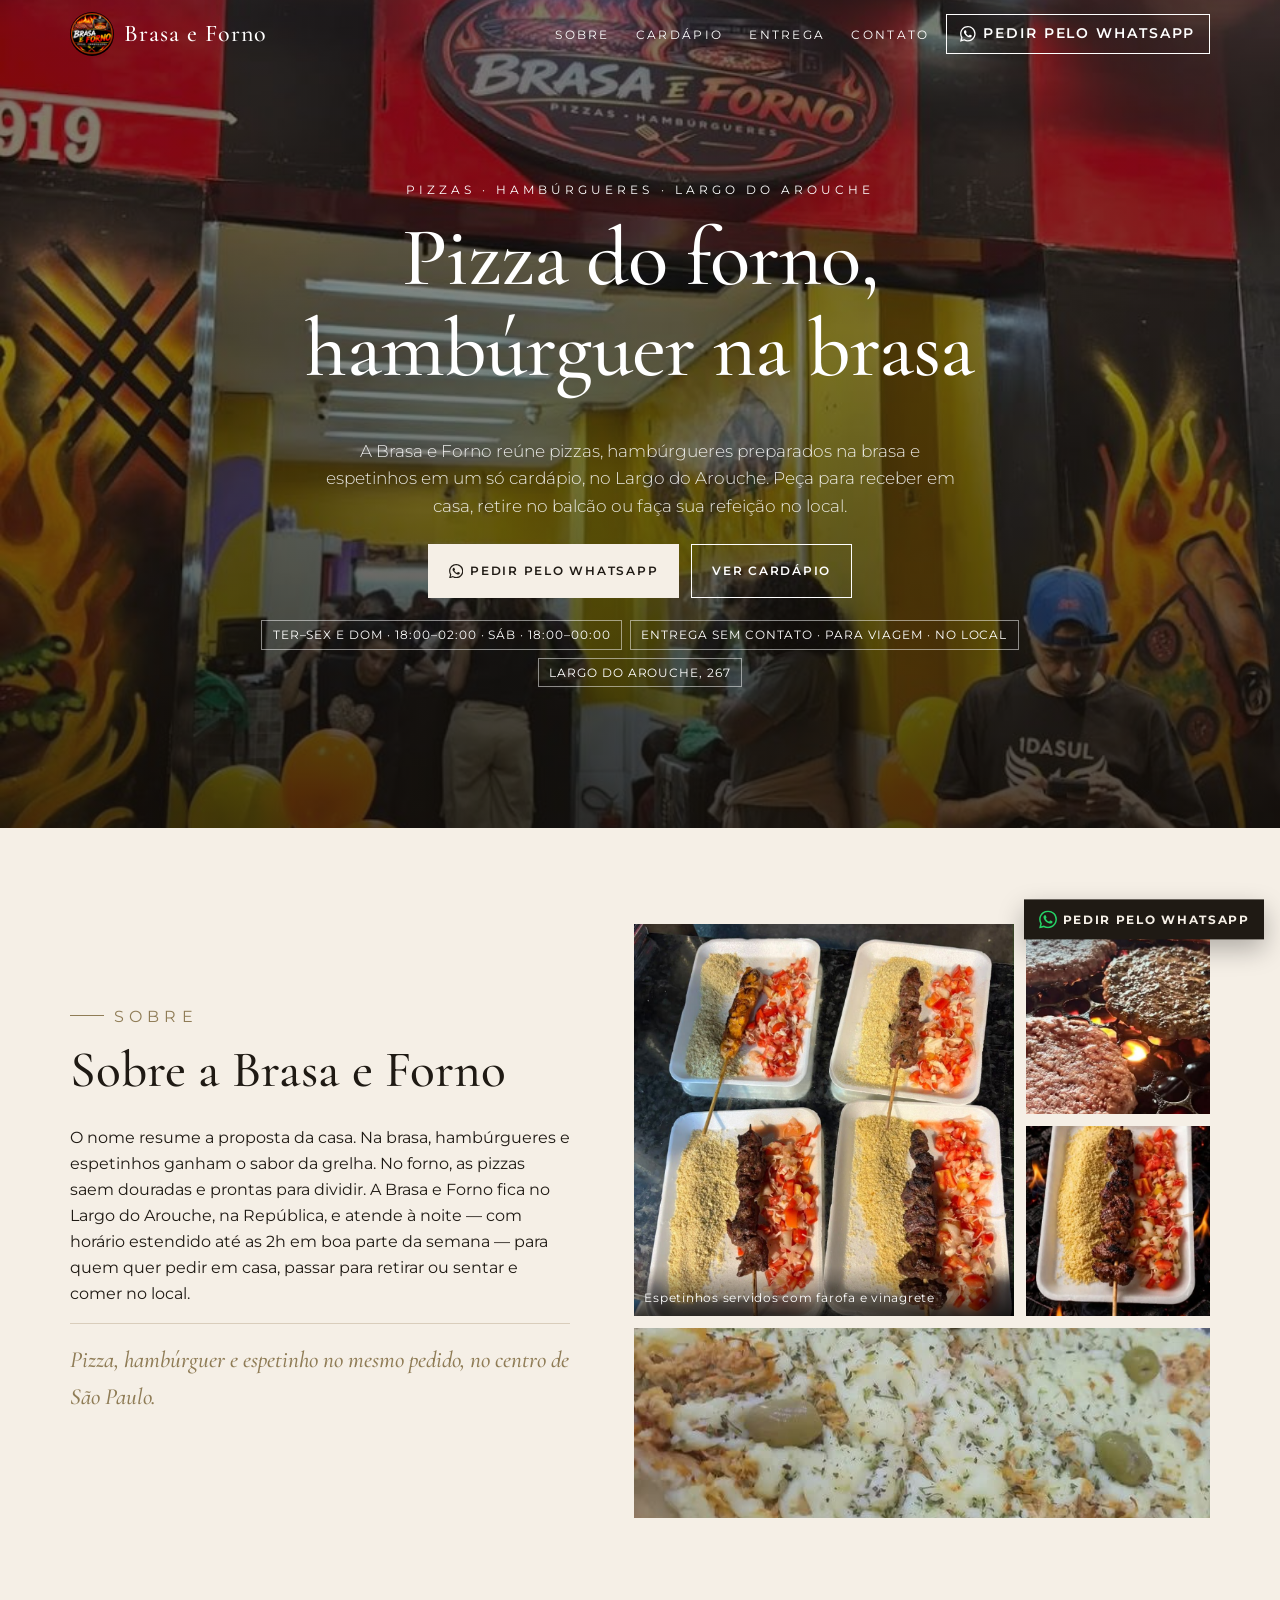
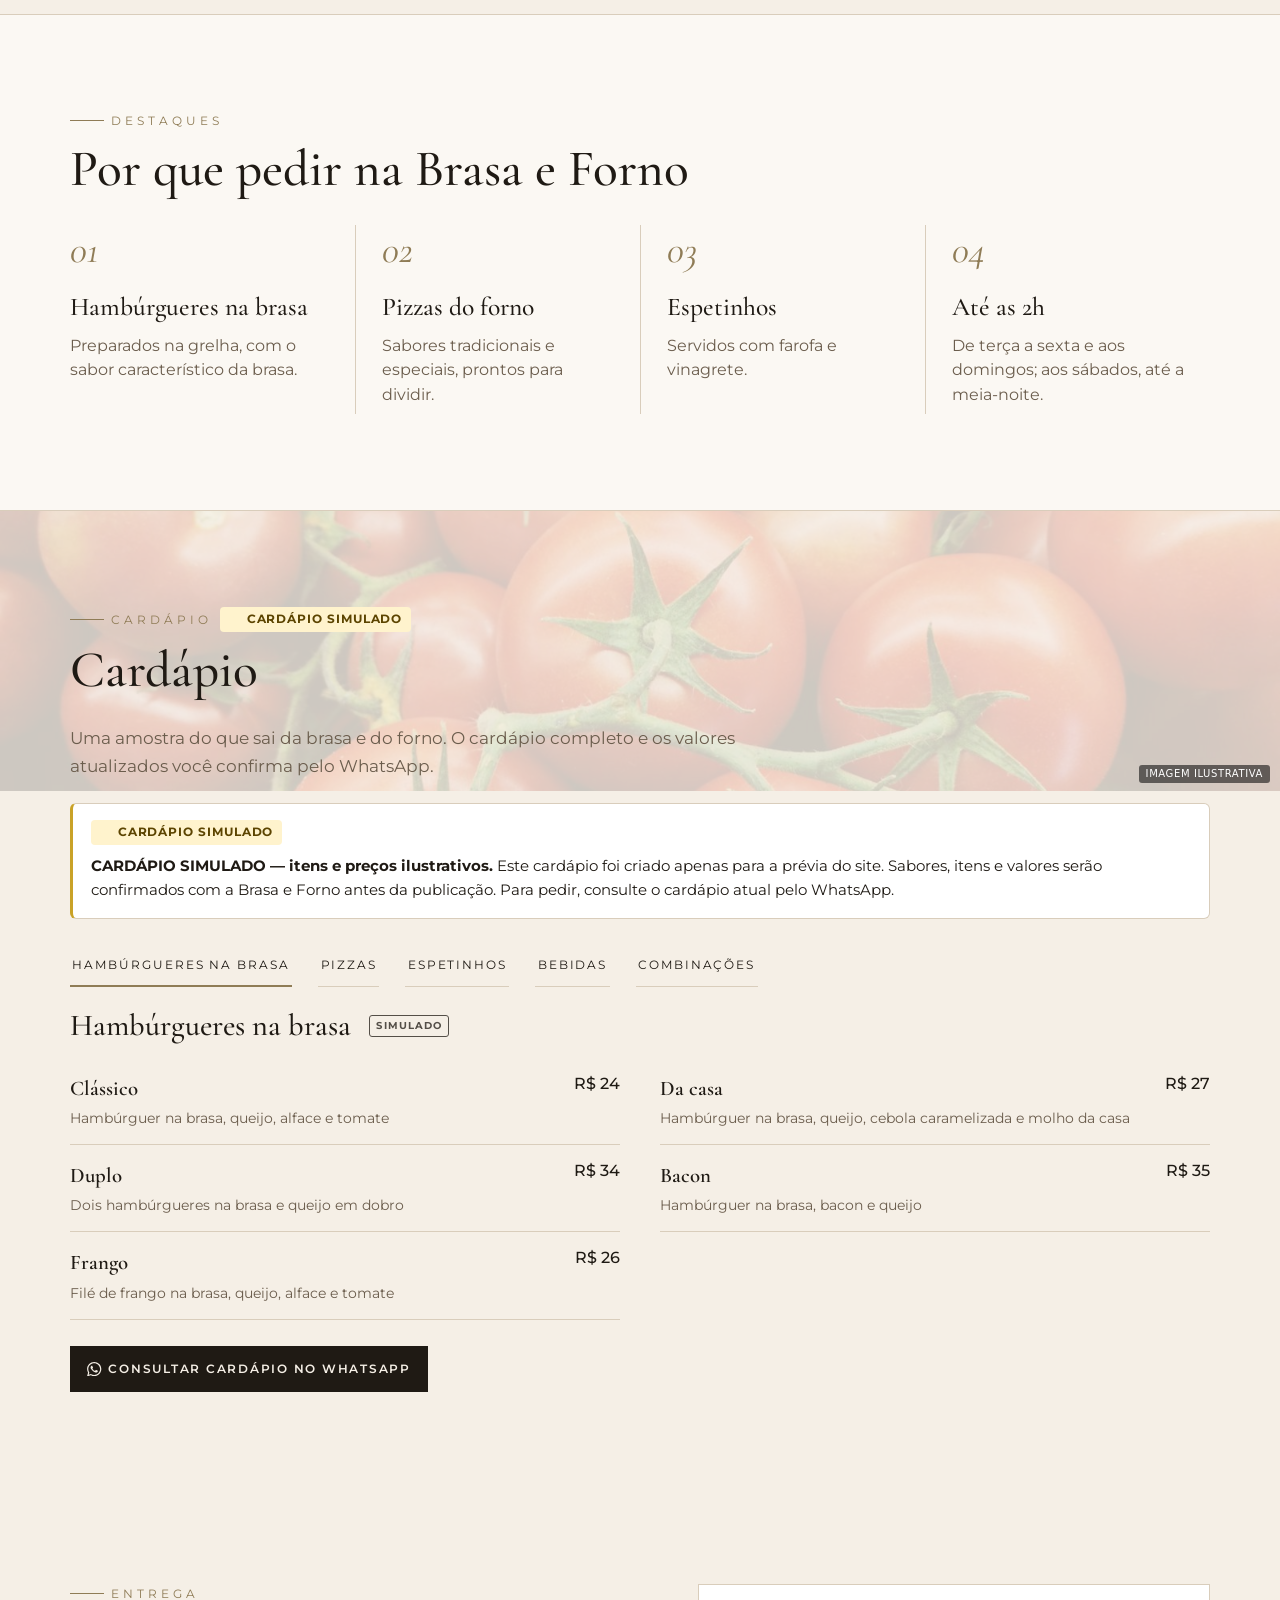
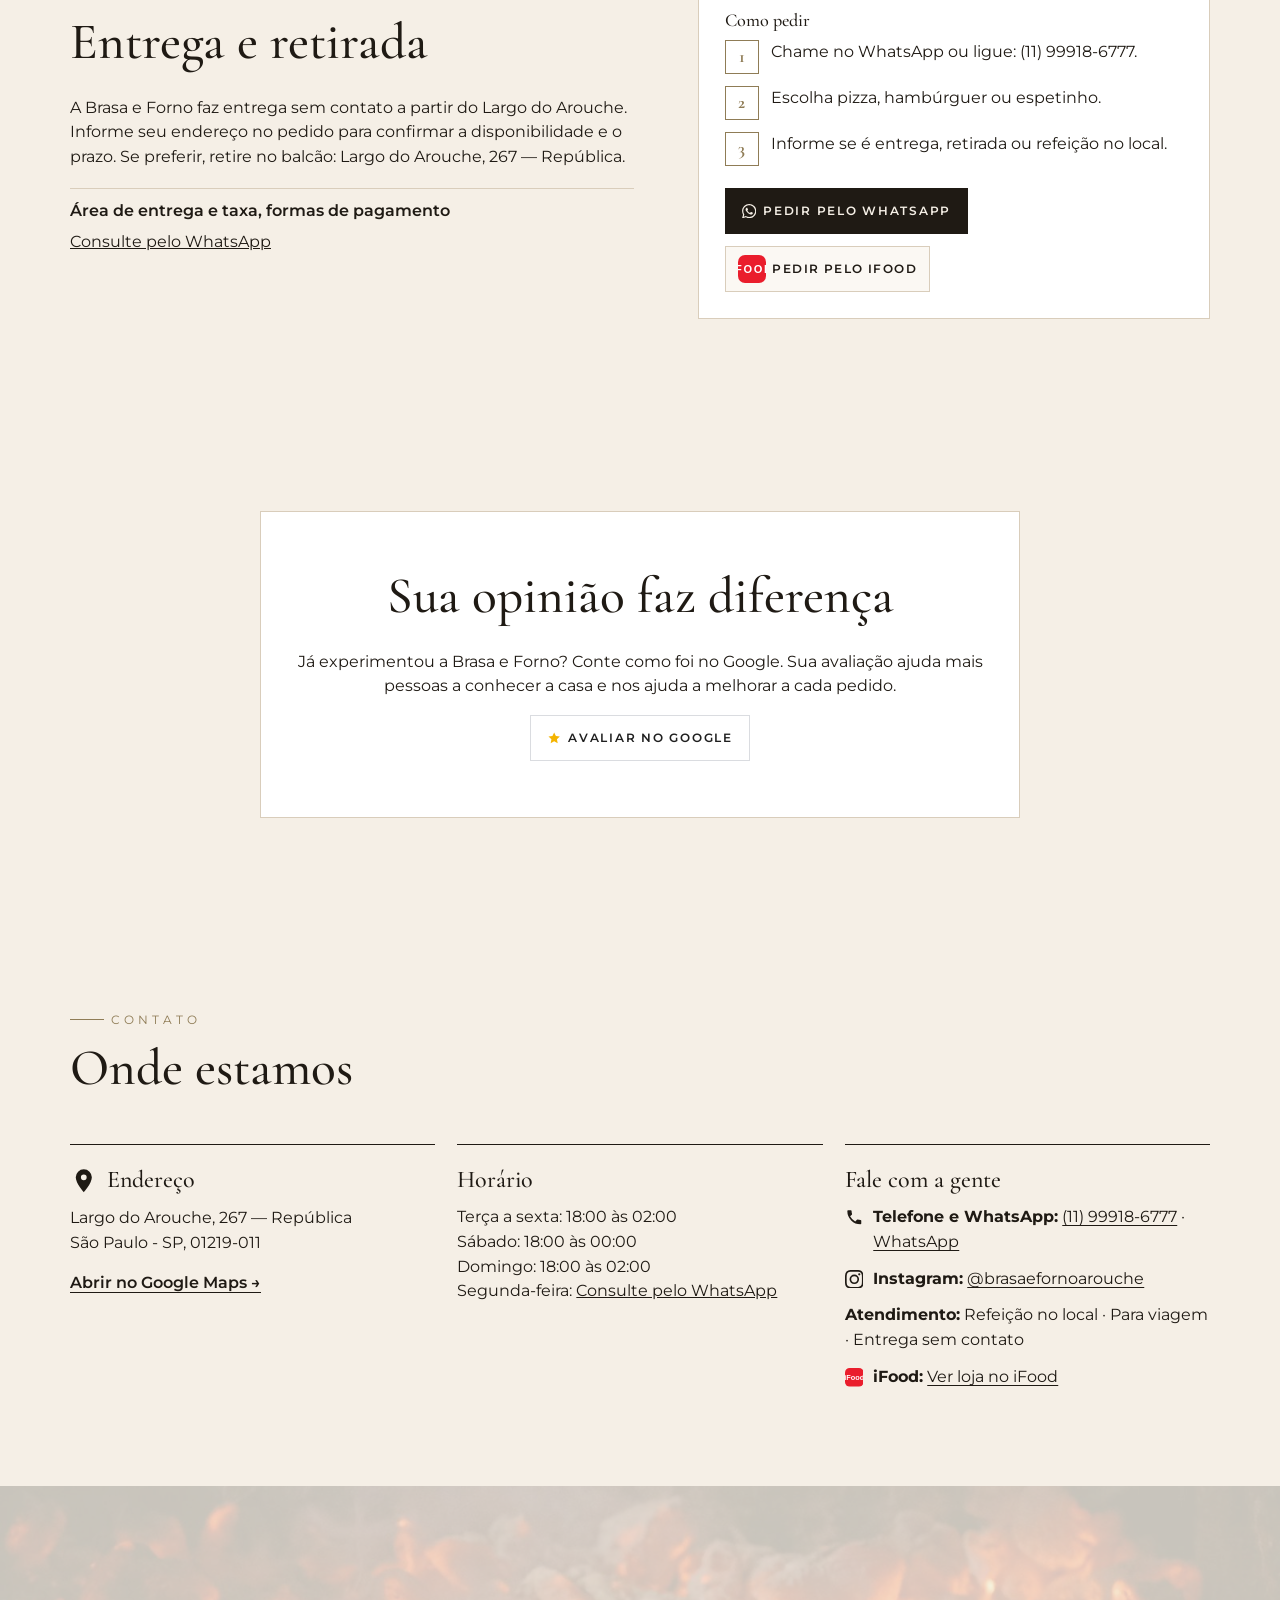
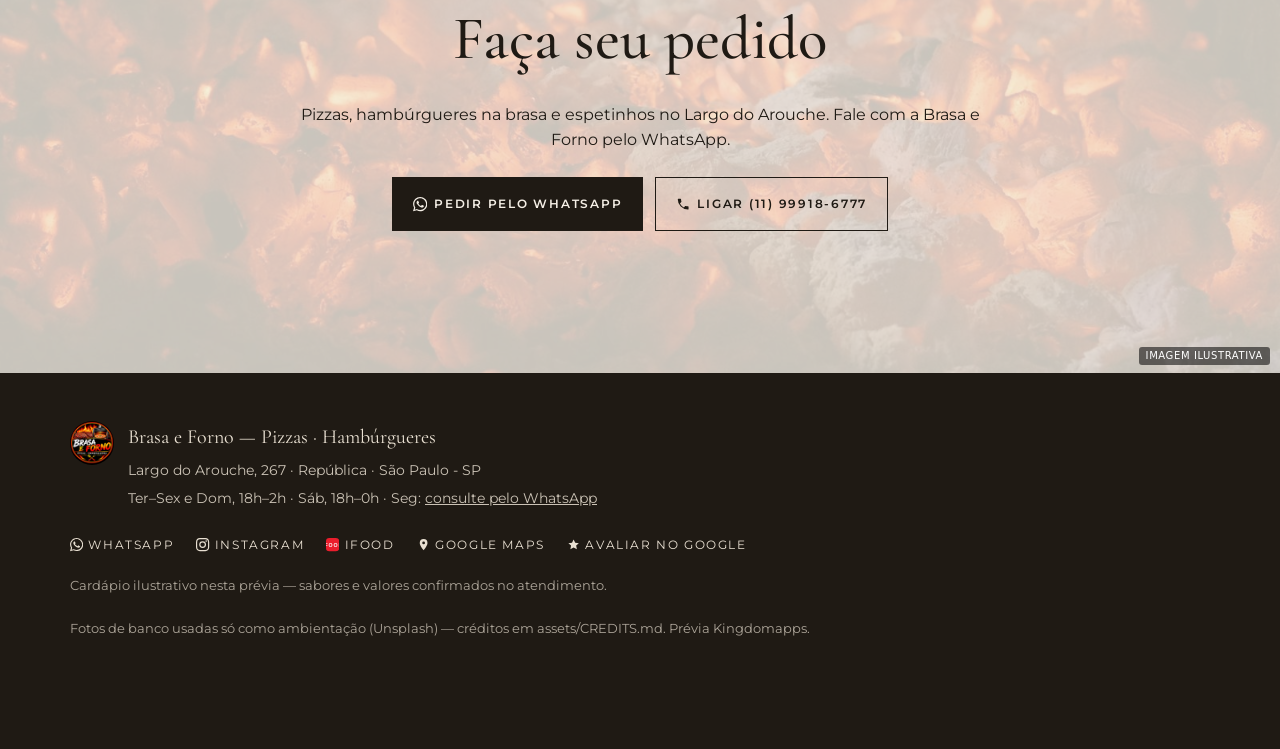
==== commit 068da482: "fix: sem "A confirmar" visível — campos não confirmados viram "Consulte pelo WhatsApp" (link do WA)" ====
--- a/v1/index.html
+++ b/v1/index.html
@@ -82,7 +82,7 @@
       <p class="kicker">Entrega</p>
       <h2 id="ent-title">Entrega e retirada</h2>
       <p>A Brasa e Forno faz entrega sem contato a partir do Largo do Arouche. Informe seu endereço no pedido para confirmar a disponibilidade e o prazo. Se preferir, retire no balcão: Largo do Arouche, 267 — República.</p>
-      <dl class="kv"><div><dt>Área de entrega e taxa</dt><dd><span class="tbc">A confirmar</span></dd></div><div><dt>Formas de pagamento</dt><dd><span class="tbc">A confirmar</span></dd></div></dl>
+      <dl class="kv"><div><dt>Área de entrega e taxa, formas de pagamento</dt><dd><a href="https://wa.me/5511999186777?text=Ol%C3%A1%21%20Vim%20pelo%20site%20e%20gostaria%20de%20fazer%20um%20pedido." target="_blank" rel="noopener">Consulte pelo WhatsApp</a></dd></div></dl>
     </div>
     <div class="steps-box">
       <h3>Como pedir</h3><ol class="steps"><li>Chame no WhatsApp ou ligue: (11) 99918-6777.</li><li>Escolha pizza, hambúrguer ou espetinho.</li><li>Informe se é entrega, retirada ou refeição no local.</li></ol>
@@ -112,7 +112,7 @@
     </div>
     <div class="ct-card">
       <h3>Horário</h3>
-      <p>Terça a sexta: 18:00 às 02:00<br />Sábado: 18:00 às 00:00<br />Domingo: 18:00 às 02:00<br />Segunda-feira: <span class="tbc">A confirmar</span></p>
+      <p>Terça a sexta: 18:00 às 02:00<br />Sábado: 18:00 às 00:00<br />Domingo: 18:00 às 02:00<br />Segunda-feira: <a href="https://wa.me/5511999186777?text=Ol%C3%A1%21%20Vim%20pelo%20site%20e%20gostaria%20de%20fazer%20um%20pedido." target="_blank" rel="noopener">Consulte pelo WhatsApp</a></p>
       <p class="open-badge" data-open-badge hidden></p>
     </div>
     <div class="ct-card">
@@ -132,7 +132,7 @@
 </main>
 <footer class="site-footer">
   <div class="wrap footer-inner">
-    <div class="f-brand"><img class="brand-logo" src="../assets/img/logo.jpg" width="400" height="400" alt="Logotipo Brasa e Forno — Pizzas e Hambúrgueres" /><div><p class="f-name">Brasa e Forno — Pizzas · Hambúrgueres</p><p>Largo do Arouche, 267 · República · São Paulo - SP</p><p>Ter–Sex e Dom, 18h–2h · Sáb, 18h–0h · Seg <span class="tbc">A confirmar</span></p></div></div>
+    <div class="f-brand"><img class="brand-logo" src="../assets/img/logo.jpg" width="400" height="400" alt="Logotipo Brasa e Forno — Pizzas e Hambúrgueres" /><div><p class="f-name">Brasa e Forno — Pizzas · Hambúrgueres</p><p>Largo do Arouche, 267 · República · São Paulo - SP</p><p>Ter–Sex e Dom, 18h–2h · Sáb, 18h–0h · Seg: <a href="https://wa.me/5511999186777?text=Ol%C3%A1%21%20Vim%20pelo%20site%20e%20gostaria%20de%20fazer%20um%20pedido." target="_blank" rel="noopener">consulte pelo WhatsApp</a></p></div></div>
     <nav class="f-links" aria-label="Links"><a href="https://wa.me/5511999186777?text=Ol%C3%A1%21%20Vim%20pelo%20site%20e%20gostaria%20de%20fazer%20um%20pedido." target="_blank" rel="noopener"><svg viewBox="0 0 24 24" aria-hidden="true" focusable="false"><path fill="currentColor" d="M17.47 14.38c-.3-.15-1.76-.87-2.03-.97-.27-.1-.47-.15-.67.15-.2.3-.77.97-.94 1.16-.17.2-.35.22-.64.07-.3-.15-1.26-.46-2.39-1.47-.88-.79-1.48-1.76-1.65-2.06-.17-.3-.02-.46.13-.6.13-.14.3-.35.45-.52.15-.17.2-.3.3-.5.1-.2.05-.37-.03-.52-.07-.15-.67-1.61-.92-2.2-.24-.58-.49-.5-.67-.51h-.57c-.2 0-.52.07-.8.37-.27.3-1.04 1.02-1.04 2.48s1.07 2.88 1.21 3.07c.15.2 2.1 3.2 5.08 4.49.71.31 1.26.49 1.7.63.71.22 1.36.19 1.87.12.57-.09 1.76-.72 2-1.41.25-.7.25-1.29.18-1.41-.08-.13-.27-.2-.57-.35zM12.05 21.78a9.87 9.87 0 0 1-5.03-1.38l-.36-.21-3.74.98 1-3.65-.24-.37a9.86 9.86 0 0 1-1.51-5.26c0-5.45 4.44-9.88 9.89-9.88 2.64 0 5.12 1.03 6.99 2.9a9.83 9.83 0 0 1 2.89 6.99c0 5.45-4.44 9.88-9.89 9.88zm8.41-18.3A11.82 11.82 0 0 0 12.05 0C5.5 0 .16 5.34.16 11.89c0 2.1.55 4.14 1.59 5.95L.06 24l6.3-1.65a11.88 11.88 0 0 0 5.69 1.45c6.55 0 11.89-5.34 11.89-11.89 0-3.18-1.24-6.17-3.48-8.41z"/></svg><span>WhatsApp</span></a><a href="https://instagram.com/brasaefornoarouche" target="_blank" rel="noopener"><svg viewBox="0 0 24 24" aria-hidden="true" focusable="false"><path fill="currentColor" d="M12 2.2c3.2 0 3.58.01 4.85.07 3.25.15 4.77 1.69 4.92 4.92.06 1.27.07 1.65.07 4.85s-.01 3.58-.07 4.85c-.15 3.23-1.66 4.77-4.92 4.92-1.27.06-1.65.07-4.85.07s-3.58-.01-4.85-.07c-3.26-.15-4.77-1.7-4.92-4.92C2.17 15.58 2.16 15.2 2.16 12s.01-3.58.07-4.85C2.38 3.92 3.9 2.38 7.15 2.23 8.42 2.17 8.8 2.16 12 2.16zM12 0C8.74 0 8.33.01 7.05.07 2.7.27.27 2.69.07 7.05.01 8.33 0 8.74 0 12s.01 3.67.07 4.95c.2 4.36 2.62 6.78 6.98 6.98C8.33 23.99 8.74 24 12 24s3.67-.01 4.95-.07c4.35-.2 6.78-2.62 6.98-6.98.06-1.28.07-1.69.07-4.95s-.01-3.67-.07-4.95c-.2-4.35-2.62-6.78-6.98-6.98C15.67.01 15.26 0 12 0zm0 5.84a6.16 6.16 0 1 0 0 12.32 6.16 6.16 0 0 0 0-12.32zM12 16a4 4 0 1 1 0-8 4 4 0 0 1 0 8zm6.4-11.85a1.44 1.44 0 1 0 0 2.88 1.44 1.44 0 0 0 0-2.88z"/></svg><span>Instagram</span></a><a href="https://www.ifood.com.br/delivery/sao-paulo-sp/brasa-e-forno-republica/0ce4aee6-f531-4283-a553-0ae980c94f43" target="_blank" rel="noopener"><svg viewBox="0 0 24 24" aria-hidden="true" focusable="false"><rect width="24" height="24" rx="6" fill="#ea1d2c"/><text x="12" y="15.6" text-anchor="middle" font-family="Arial,Helvetica,sans-serif" font-weight="700" font-size="9.5" fill="#fff">iFood</text></svg><span>iFood</span></a><a href="https://www.google.com/maps/place/Brasa+e+Forno/data=!4m7!3m6!1s0x94ce592c0306c33d:0x4e1e771533c8e657!8m2!3d-23.541905!4d-46.646766!16s%2Fg%2F11zxx4s3mh" target="_blank" rel="noopener"><svg viewBox="0 0 24 24" aria-hidden="true" focusable="false"><path fill="currentColor" d="M12 2a7 7 0 0 0-7 7c0 5.25 7 13 7 13s7-7.75 7-13a7 7 0 0 0-7-7zm0 9.5a2.5 2.5 0 1 1 0-5 2.5 2.5 0 0 1 0 5z"/></svg><span>Google Maps</span></a><a href="https://search.google.com/local/writereview?placeid=ChIJPcMGAyxZzpQRV-bIMxV3Hk4" target="_blank" rel="noopener"><svg viewBox="0 0 24 24" aria-hidden="true" focusable="false"><path fill="currentColor" d="M12 2.5l2.9 6 6.6.8-4.9 4.5 1.3 6.5L12 17.1l-5.9 3.2 1.3-6.5L2.5 9.3l6.6-.8z"/></svg><span>Avaliar no Google</span></a></nav>
     <p class="f-note">Cardápio ilustrativo nesta prévia — sabores e valores confirmados no atendimento.</p>
     <p class="f-credit">Fotos de banco usadas só como ambientação (Unsplash) — créditos em assets/CREDITS.md. Prévia Kingdomapps.</p>
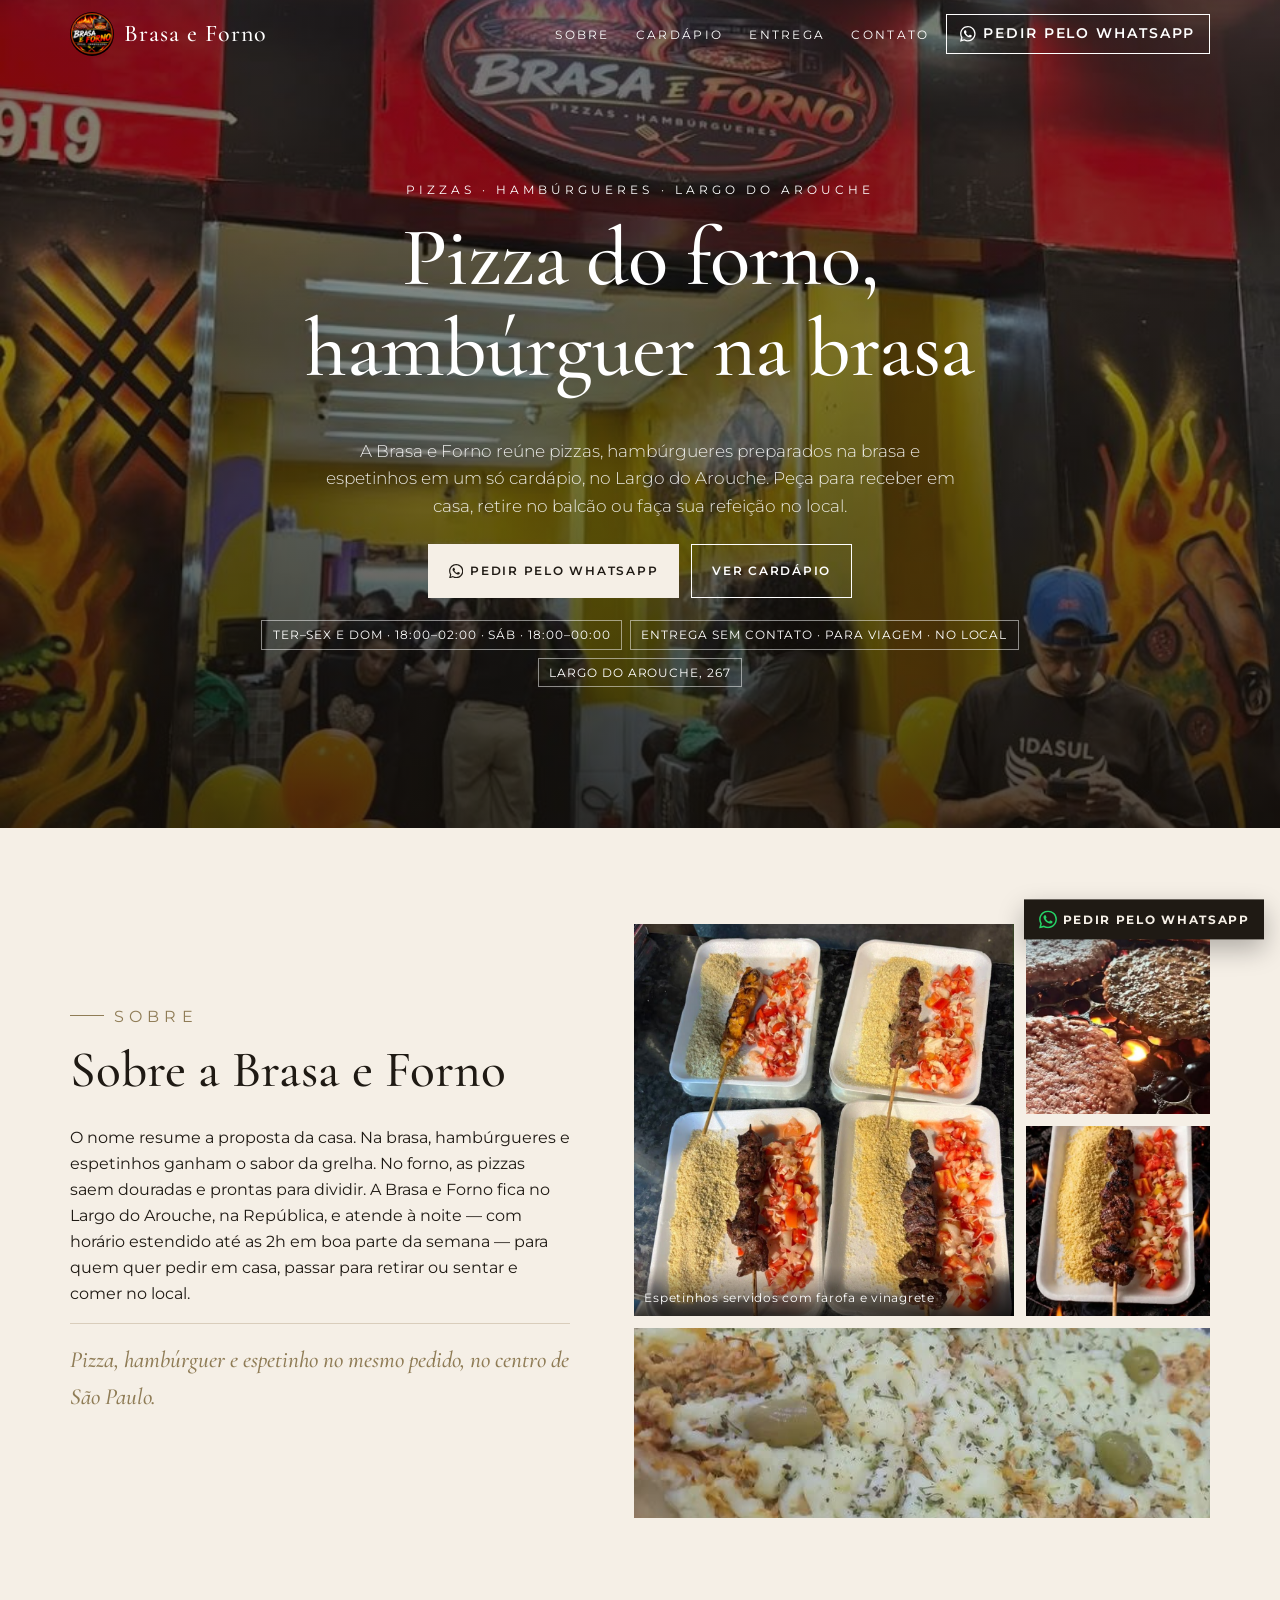
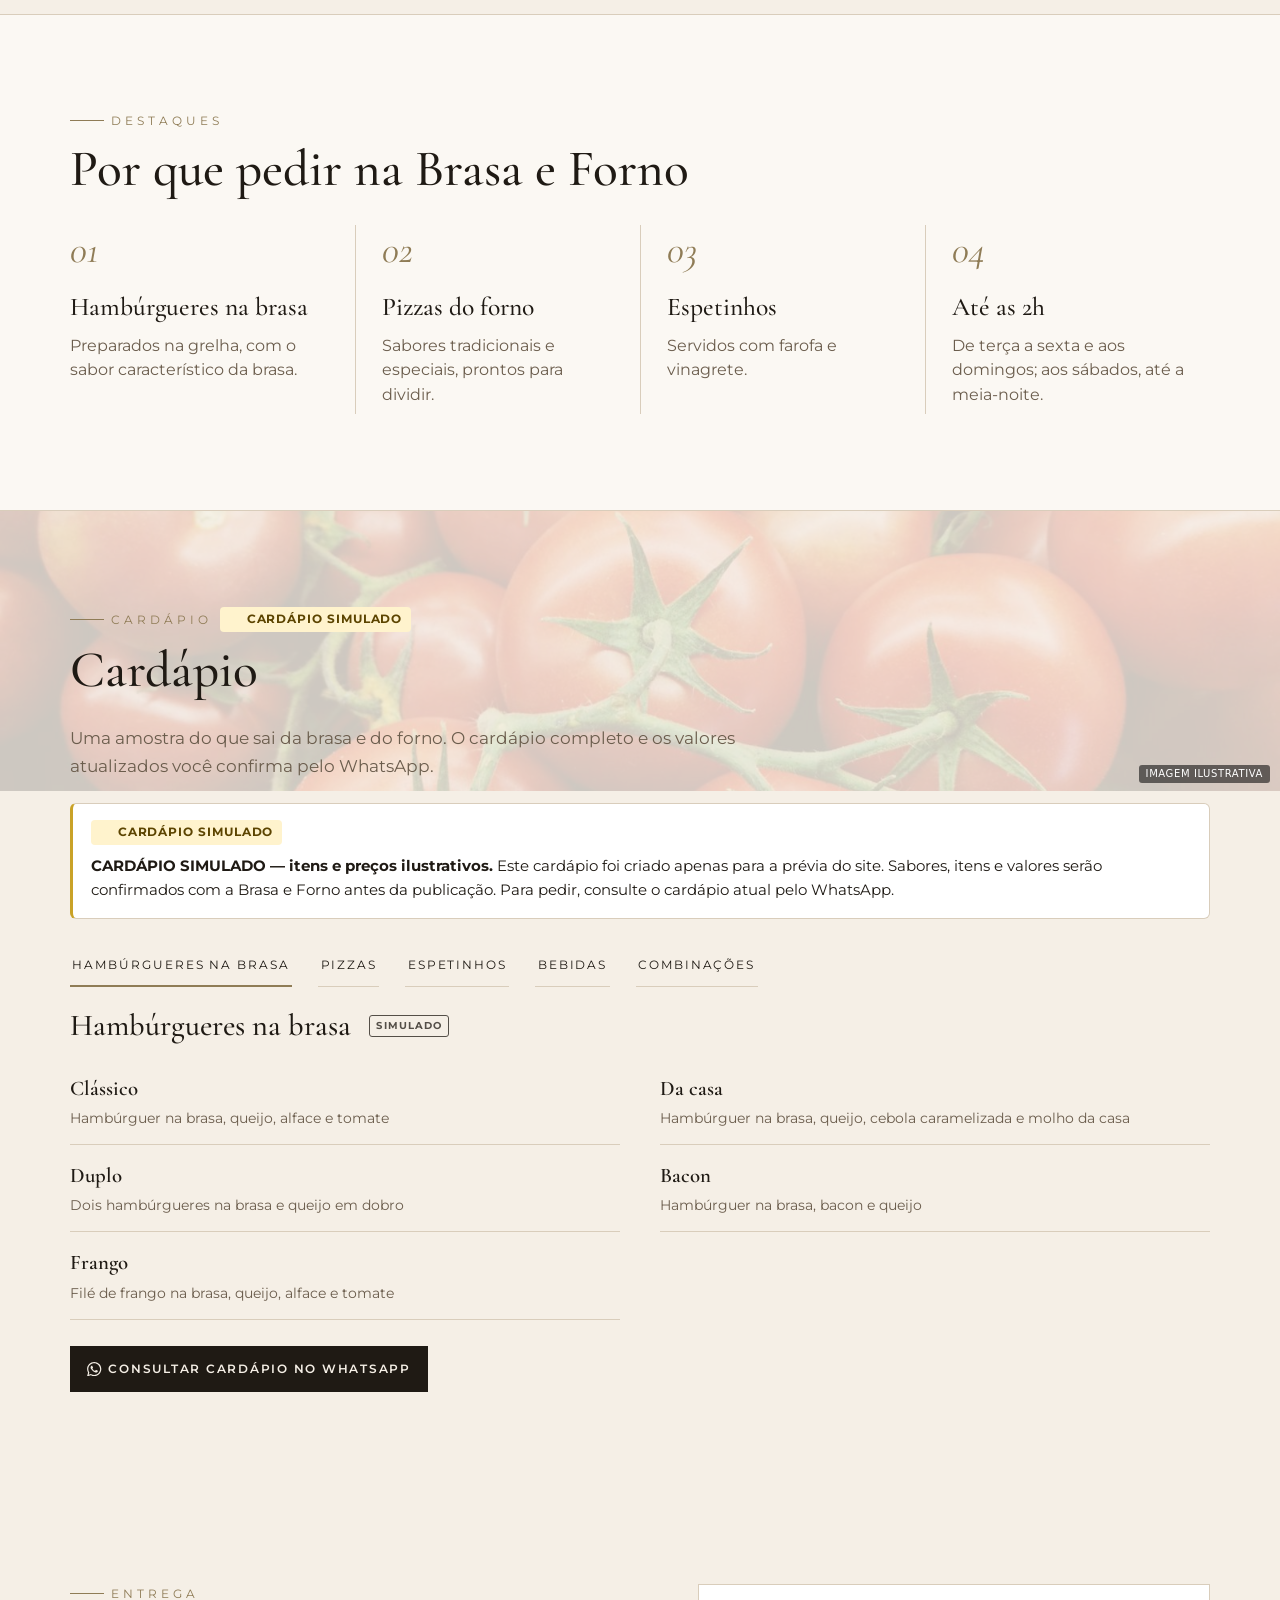
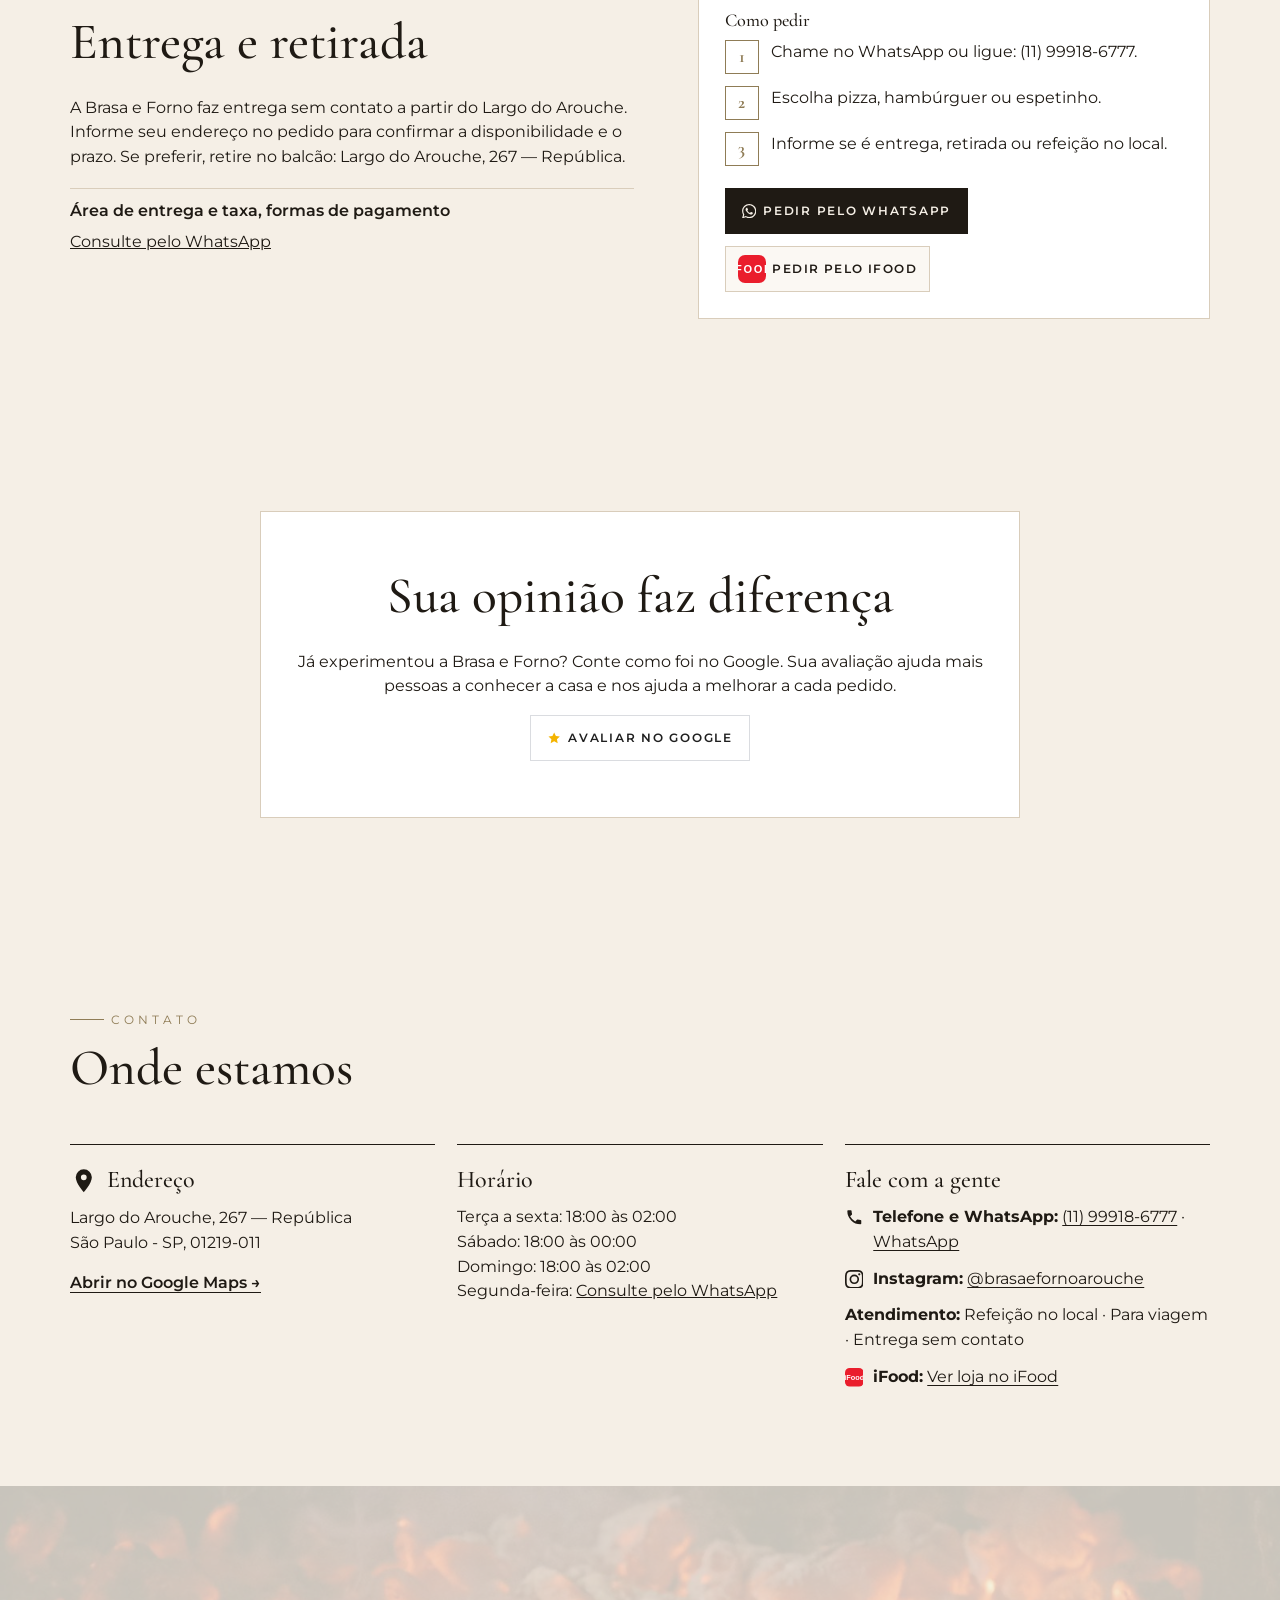
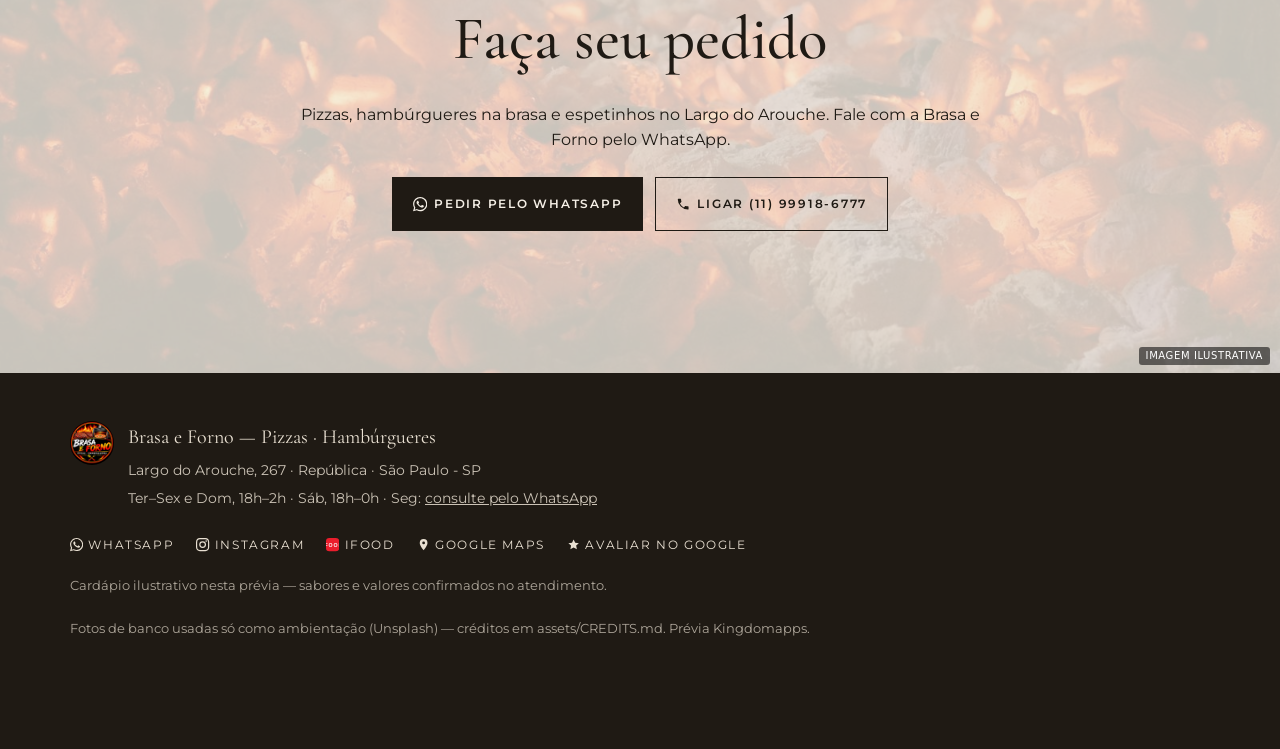
==== commit ef06d52d: "fix: cardápio simulado sem preços" ====
--- a/v1/index.html
+++ b/v1/index.html
@@ -72,7 +72,7 @@
     </div>
     <div class="sim-notice" role="note"><span class="sim-badge">Cardápio simulado</span><p><strong>CARDÁPIO SIMULADO — itens e preços ilustrativos.</strong> Este cardápio foi criado apenas para a prévia do site. Sabores, itens e valores serão confirmados com a Brasa e Forno antes da publicação. Para pedir, consulte o cardápio atual pelo WhatsApp.</p></div>
     <div class="menu-tabs" role="tablist" aria-label="Categorias do cardápio"><button type="button" role="tab" id="tab-0" aria-controls="menu-0" aria-selected="true">Hambúrgueres na brasa</button><button type="button" role="tab" id="tab-1" aria-controls="menu-1" aria-selected="false" tabindex="-1">Pizzas</button><button type="button" role="tab" id="tab-2" aria-controls="menu-2" aria-selected="false" tabindex="-1">Espetinhos</button><button type="button" role="tab" id="tab-3" aria-controls="menu-3" aria-selected="false" tabindex="-1">Bebidas</button><button type="button" role="tab" id="tab-4" aria-controls="menu-4" aria-selected="false" tabindex="-1">Combinações</button></div>
-    <div class="menu-panel" role="tabpanel" id="menu-0" aria-labelledby="tab-0" tabindex="0"><h3 class="menu-cat">Hambúrgueres na brasa <span class="sim-tag">Simulado</span></h3><ul class="menu-list"><li class="mi"><span class="mi-name">Clássico</span><span class="mi-desc">Hambúrguer na brasa, queijo, alface e tomate</span><span class="mi-price">R$ 24</span></li><li class="mi"><span class="mi-name">Da casa</span><span class="mi-desc">Hambúrguer na brasa, queijo, cebola caramelizada e molho da casa</span><span class="mi-price">R$ 27</span></li><li class="mi"><span class="mi-name">Duplo</span><span class="mi-desc">Dois hambúrgueres na brasa e queijo em dobro</span><span class="mi-price">R$ 34</span></li><li class="mi"><span class="mi-name">Bacon</span><span class="mi-desc">Hambúrguer na brasa, bacon e queijo</span><span class="mi-price">R$ 35</span></li><li class="mi"><span class="mi-name">Frango</span><span class="mi-desc">Filé de frango na brasa, queijo, alface e tomate</span><span class="mi-price">R$ 26</span></li></ul></div><div class="menu-panel" role="tabpanel" id="menu-1" aria-labelledby="tab-1" tabindex="0" hidden><h3 class="menu-cat">Pizzas — tamanho grande <span class="sim-tag">Simulado</span></h3><ul class="menu-list"><li class="mi"><span class="mi-name">Mussarela</span><span class="mi-desc">Molho de tomate, mussarela e orégano</span><span class="mi-price">R$ 45</span></li><li class="mi"><span class="mi-name">Calabresa</span><span class="mi-desc">Calabresa fatiada, cebola e azeitona</span><span class="mi-price">R$ 48</span></li><li class="mi"><span class="mi-name">Marguerita</span><span class="mi-desc">Mussarela, tomate e manjericão</span><span class="mi-price">R$ 50</span></li><li class="mi"><span class="mi-name">Napolitana</span><span class="mi-desc">Mussarela, tomate e parmesão</span><span class="mi-price">R$ 52</span></li><li class="mi"><span class="mi-name">Frango com catupiry</span><span class="mi-desc">Frango desfiado e catupiry</span><span class="mi-price">R$ 55</span></li><li class="mi"><span class="mi-name">Calabresa especial</span><span class="mi-desc">Calabresa, catupiry e cebola</span><span class="mi-price">R$ 58</span></li></ul></div><div class="menu-panel" role="tabpanel" id="menu-2" aria-labelledby="tab-2" tabindex="0" hidden><h3 class="menu-cat">Espetinhos — unidade, com farofa e vinagrete <span class="sim-tag">Simulado</span></h3><ul class="menu-list"><li class="mi"><span class="mi-name">Carne</span><span class="mi-price">R$ 11</span></li><li class="mi"><span class="mi-name">Frango</span><span class="mi-price">R$ 10</span></li><li class="mi"><span class="mi-name">Linguiça</span><span class="mi-price">R$ 10</span></li><li class="mi"><span class="mi-name">Queijo coalho</span><span class="mi-price">R$ 10</span></li></ul></div><div class="menu-panel" role="tabpanel" id="menu-3" aria-labelledby="tab-3" tabindex="0" hidden><h3 class="menu-cat">Bebidas <span class="sim-tag">Simulado</span></h3><p class="menu-note">Refrigerantes, sucos e água — consulte as opções disponíveis.</p></div><div class="menu-panel" role="tabpanel" id="menu-4" aria-labelledby="tab-4" tabindex="0" hidden><h3 class="menu-cat">Combinações <span class="sim-tag">Simulado</span></h3><ul class="menu-list"><li class="mi"><span class="mi-name">1 pizza grande + refrigerante 2 L</span><span class="mi-price">a partir de R$ 59</span></li><li class="mi"><span class="mi-name">2 hambúrgueres + 2 refrigerantes lata</span><span class="mi-price">a partir de R$ 62</span></li><li class="mi"><span class="mi-name">4 espetinhos com farofa e vinagrete</span><span class="mi-price">a partir de R$ 39</span></li></ul></div>
+    <div class="menu-panel" role="tabpanel" id="menu-0" aria-labelledby="tab-0" tabindex="0"><h3 class="menu-cat">Hambúrgueres na brasa <span class="sim-tag">Simulado</span></h3><ul class="menu-list"><li class="mi"><span class="mi-name">Clássico</span><span class="mi-desc">Hambúrguer na brasa, queijo, alface e tomate</span></li><li class="mi"><span class="mi-name">Da casa</span><span class="mi-desc">Hambúrguer na brasa, queijo, cebola caramelizada e molho da casa</span></li><li class="mi"><span class="mi-name">Duplo</span><span class="mi-desc">Dois hambúrgueres na brasa e queijo em dobro</span></li><li class="mi"><span class="mi-name">Bacon</span><span class="mi-desc">Hambúrguer na brasa, bacon e queijo</span></li><li class="mi"><span class="mi-name">Frango</span><span class="mi-desc">Filé de frango na brasa, queijo, alface e tomate</span></li></ul></div><div class="menu-panel" role="tabpanel" id="menu-1" aria-labelledby="tab-1" tabindex="0" hidden><h3 class="menu-cat">Pizzas — tamanho grande <span class="sim-tag">Simulado</span></h3><ul class="menu-list"><li class="mi"><span class="mi-name">Mussarela</span><span class="mi-desc">Molho de tomate, mussarela e orégano</span></li><li class="mi"><span class="mi-name">Calabresa</span><span class="mi-desc">Calabresa fatiada, cebola e azeitona</span></li><li class="mi"><span class="mi-name">Marguerita</span><span class="mi-desc">Mussarela, tomate e manjericão</span></li><li class="mi"><span class="mi-name">Napolitana</span><span class="mi-desc">Mussarela, tomate e parmesão</span></li><li class="mi"><span class="mi-name">Frango com catupiry</span><span class="mi-desc">Frango desfiado e catupiry</span></li><li class="mi"><span class="mi-name">Calabresa especial</span><span class="mi-desc">Calabresa, catupiry e cebola</span></li></ul></div><div class="menu-panel" role="tabpanel" id="menu-2" aria-labelledby="tab-2" tabindex="0" hidden><h3 class="menu-cat">Espetinhos — unidade, com farofa e vinagrete <span class="sim-tag">Simulado</span></h3><ul class="menu-list"><li class="mi"><span class="mi-name">Carne</span></li><li class="mi"><span class="mi-name">Frango</span></li><li class="mi"><span class="mi-name">Linguiça</span></li><li class="mi"><span class="mi-name">Queijo coalho</span></li></ul></div><div class="menu-panel" role="tabpanel" id="menu-3" aria-labelledby="tab-3" tabindex="0" hidden><h3 class="menu-cat">Bebidas <span class="sim-tag">Simulado</span></h3><p class="menu-note">Refrigerantes, sucos e água — consulte as opções disponíveis.</p></div><div class="menu-panel" role="tabpanel" id="menu-4" aria-labelledby="tab-4" tabindex="0" hidden><h3 class="menu-cat">Combinações <span class="sim-tag">Simulado</span></h3><ul class="menu-list"><li class="mi"><span class="mi-name">1 pizza grande + refrigerante 2 L</span></li><li class="mi"><span class="mi-name">2 hambúrgueres + 2 refrigerantes lata</span></li><li class="mi"><span class="mi-name">4 espetinhos com farofa e vinagrete</span></li></ul></div>
     <div class="menu-cta"><a class="btn btn-wa" href="https://wa.me/5511999186777?text=Ol%C3%A1%21%20Vim%20pelo%20site%20e%20gostaria%20de%20fazer%20um%20pedido." target="_blank" rel="noopener"><svg viewBox="0 0 24 24" aria-hidden="true" focusable="false"><path fill="currentColor" d="M17.47 14.38c-.3-.15-1.76-.87-2.03-.97-.27-.1-.47-.15-.67.15-.2.3-.77.97-.94 1.16-.17.2-.35.22-.64.07-.3-.15-1.26-.46-2.39-1.47-.88-.79-1.48-1.76-1.65-2.06-.17-.3-.02-.46.13-.6.13-.14.3-.35.45-.52.15-.17.2-.3.3-.5.1-.2.05-.37-.03-.52-.07-.15-.67-1.61-.92-2.2-.24-.58-.49-.5-.67-.51h-.57c-.2 0-.52.07-.8.37-.27.3-1.04 1.02-1.04 2.48s1.07 2.88 1.21 3.07c.15.2 2.1 3.2 5.08 4.49.71.31 1.26.49 1.7.63.71.22 1.36.19 1.87.12.57-.09 1.76-.72 2-1.41.25-.7.25-1.29.18-1.41-.08-.13-.27-.2-.57-.35zM12.05 21.78a9.87 9.87 0 0 1-5.03-1.38l-.36-.21-3.74.98 1-3.65-.24-.37a9.86 9.86 0 0 1-1.51-5.26c0-5.45 4.44-9.88 9.89-9.88 2.64 0 5.12 1.03 6.99 2.9a9.83 9.83 0 0 1 2.89 6.99c0 5.45-4.44 9.88-9.89 9.88zm8.41-18.3A11.82 11.82 0 0 0 12.05 0C5.5 0 .16 5.34.16 11.89c0 2.1.55 4.14 1.59 5.95L.06 24l6.3-1.65a11.88 11.88 0 0 0 5.69 1.45c6.55 0 11.89-5.34 11.89-11.89 0-3.18-1.24-6.17-3.48-8.41z"/></svg><span>Consultar cardápio no WhatsApp</span></a></div>
   </div>
 </section>
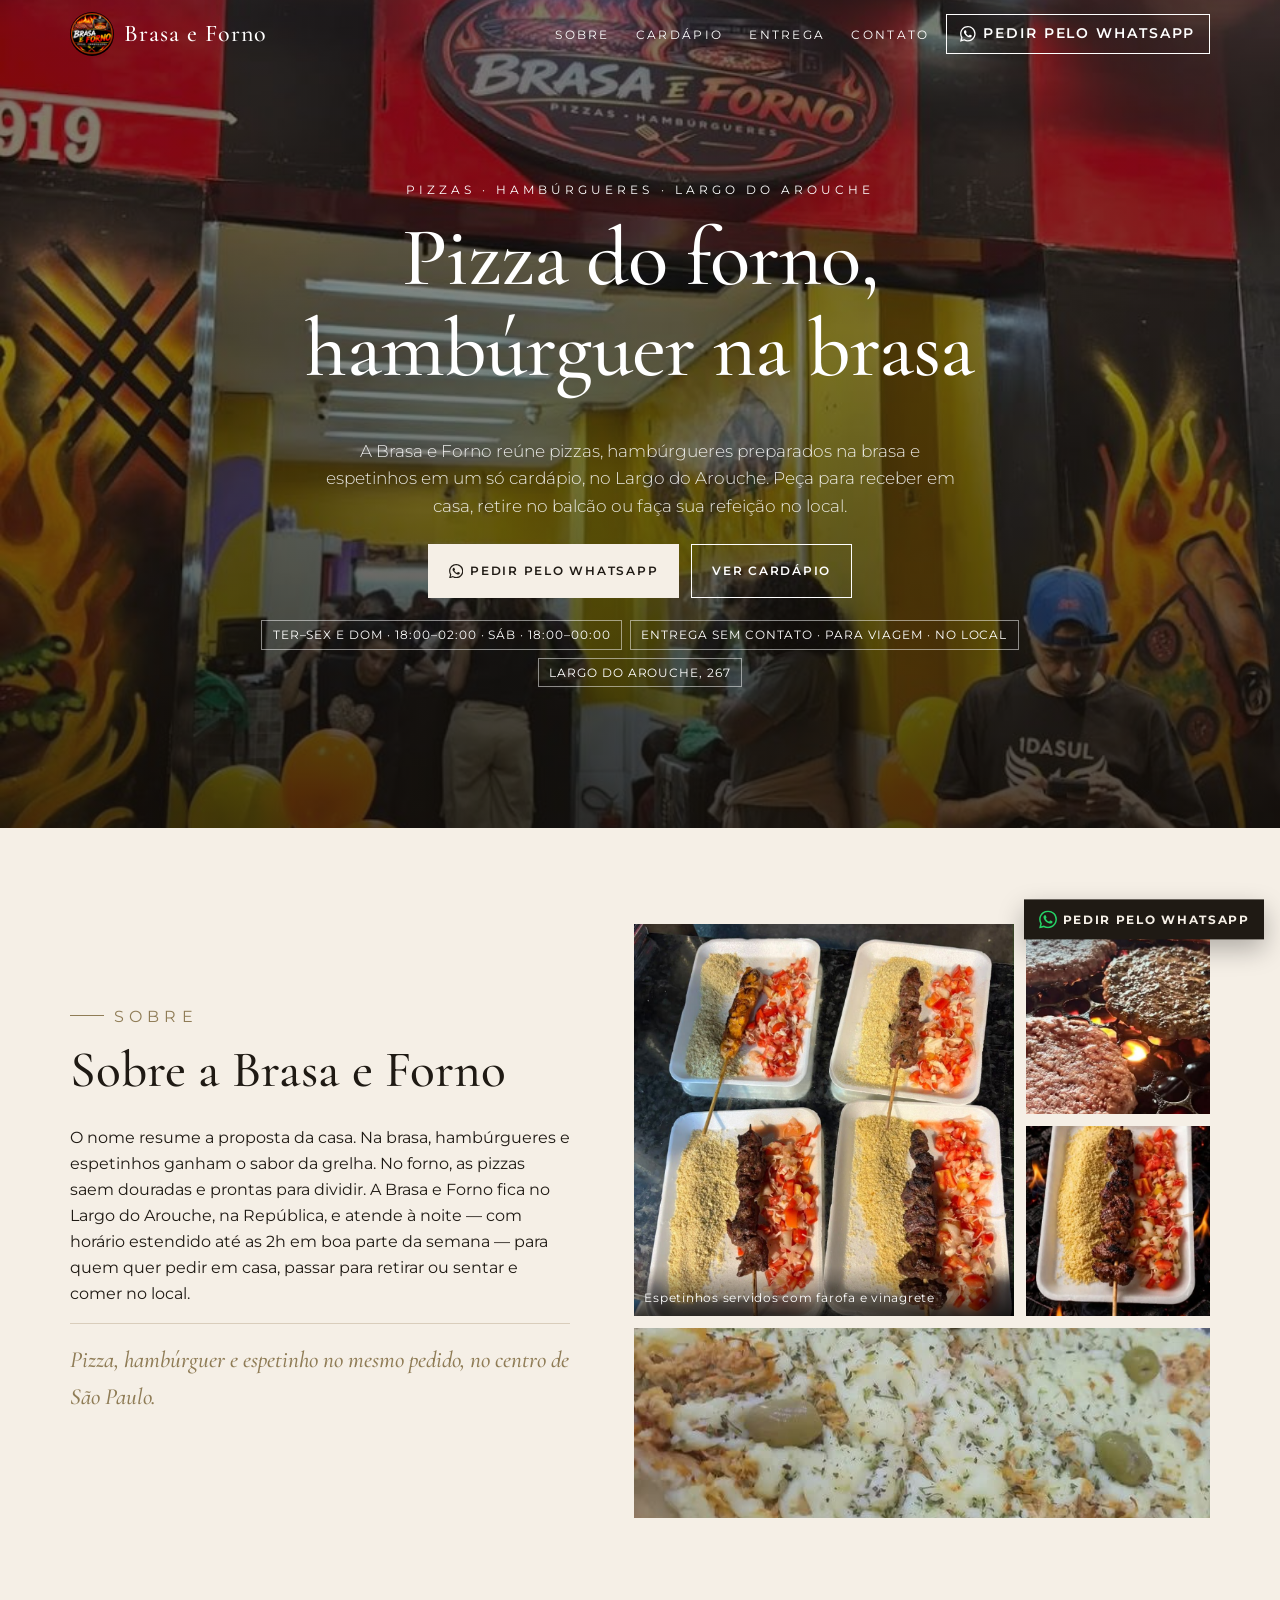
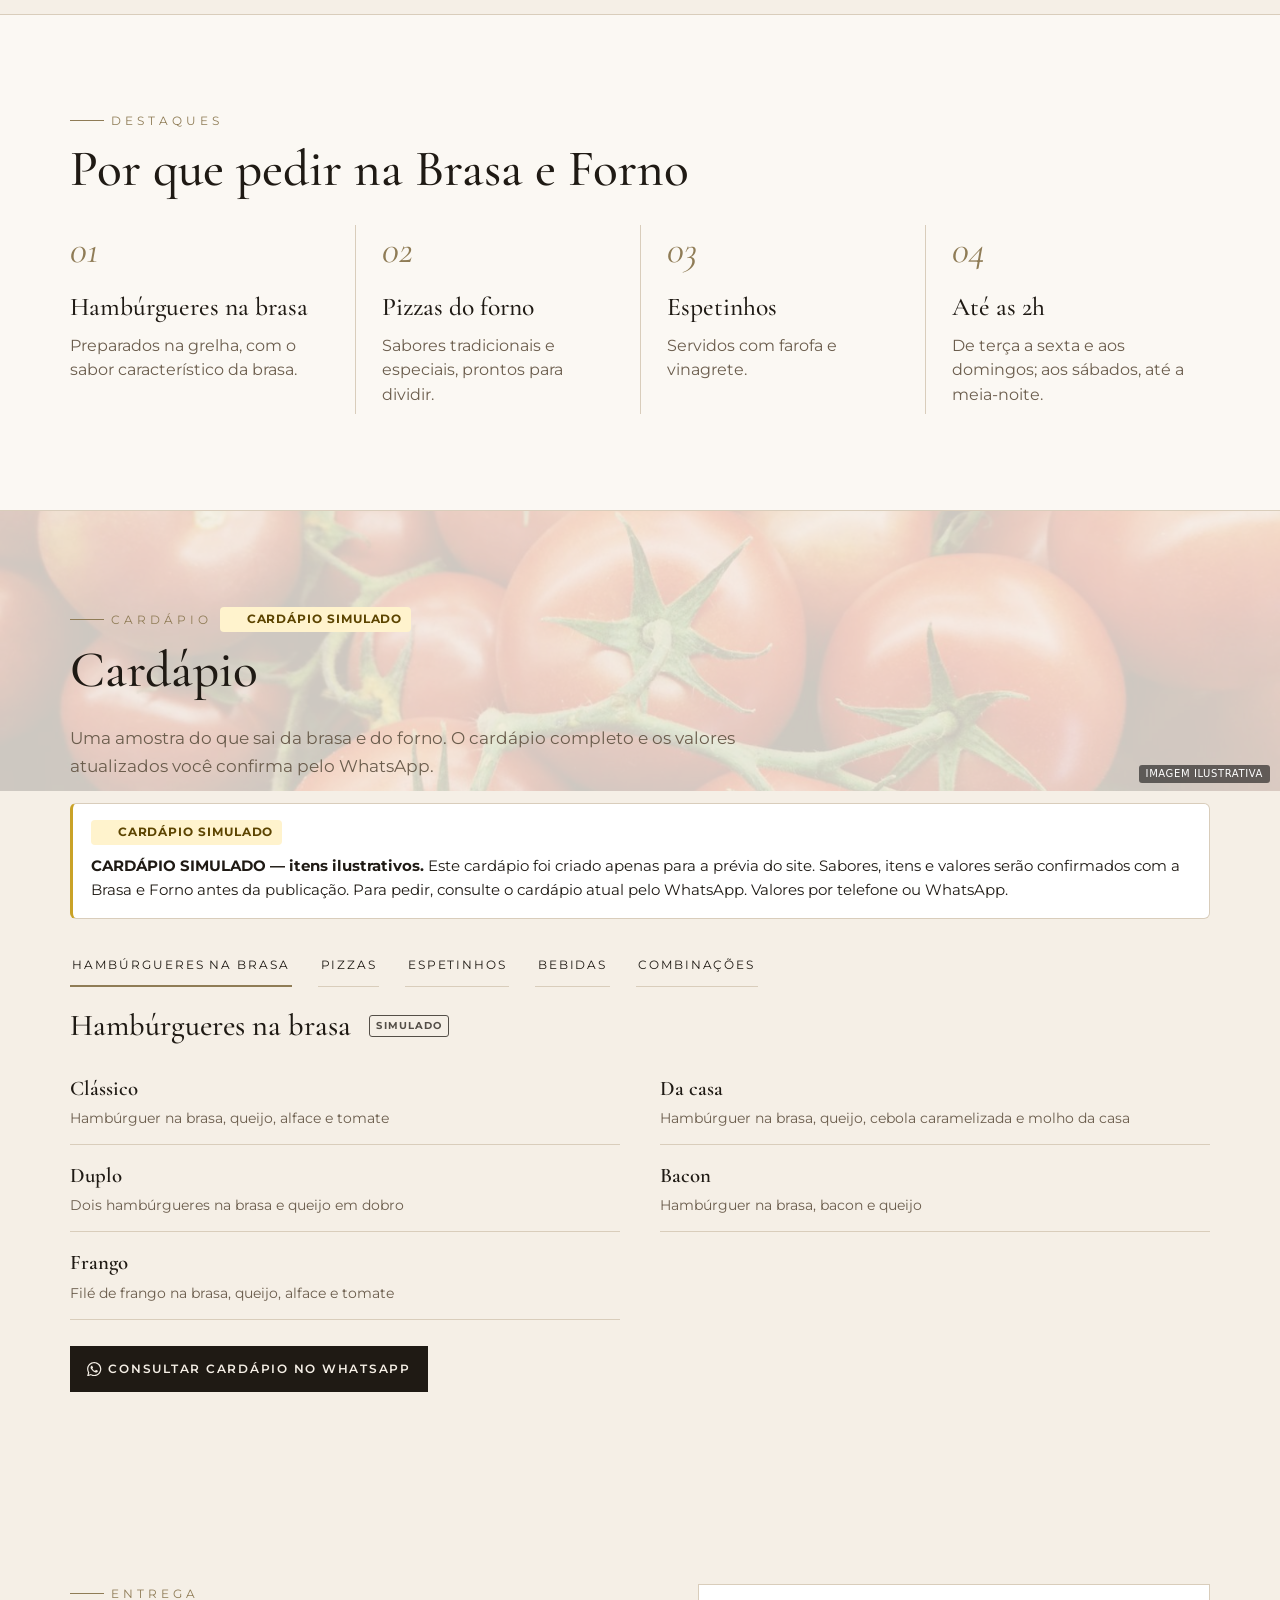
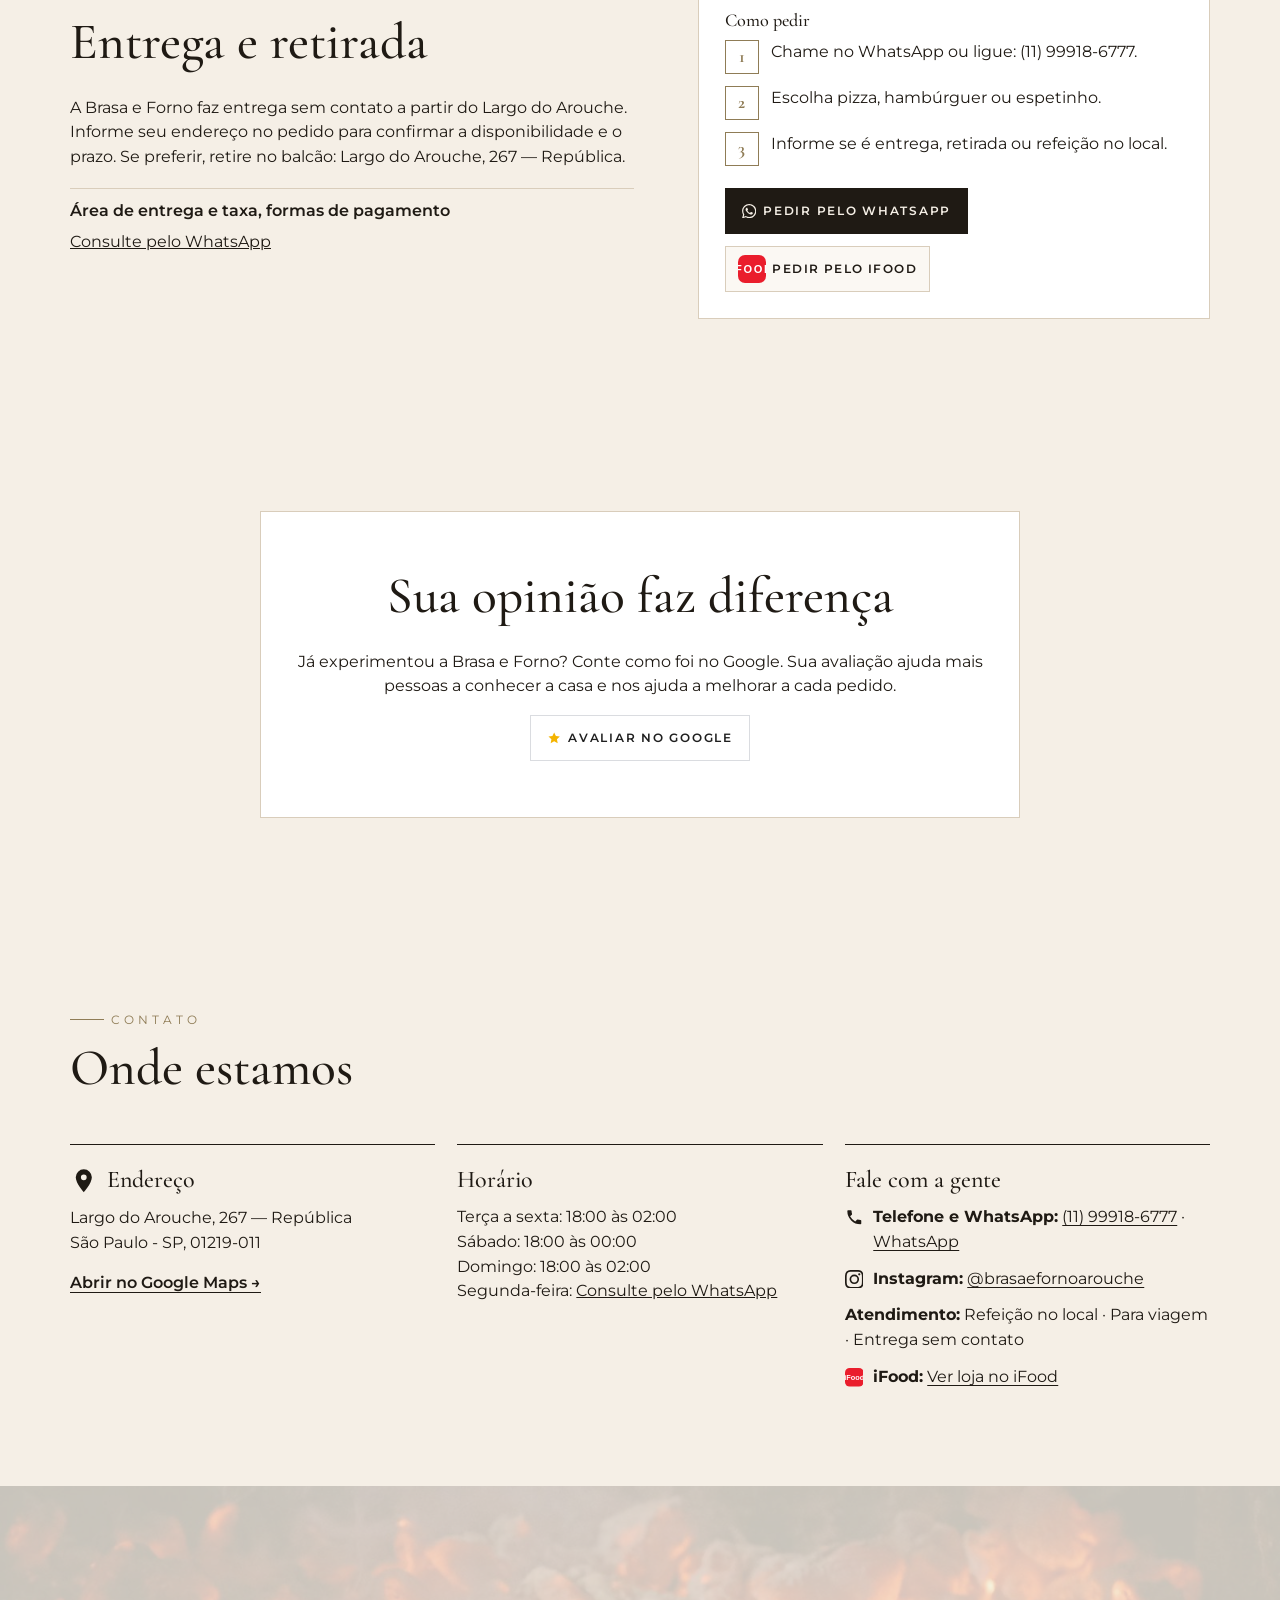
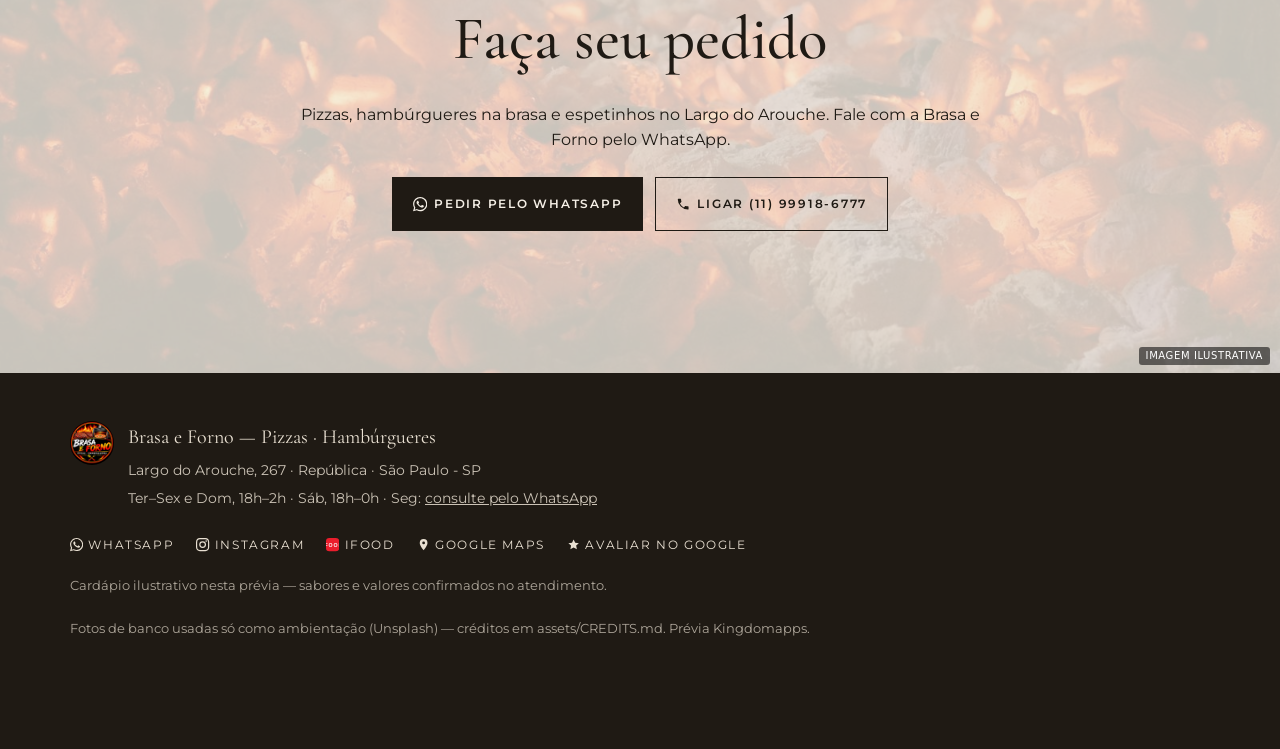
==== commit 6412dad4: "copy: aviso do cardápio simulado — itens ilustrativos; valores por telefone ou WhatsApp" ====
--- a/v1/index.html
+++ b/v1/index.html
@@ -70,7 +70,7 @@
       <h2 id="menu-title">Cardápio</h2>
       <p class="lead">Uma amostra do que sai da brasa e do forno. O cardápio completo e os valores atualizados você confirma pelo WhatsApp.</p>
     </div>
-    <div class="sim-notice" role="note"><span class="sim-badge">Cardápio simulado</span><p><strong>CARDÁPIO SIMULADO — itens e preços ilustrativos.</strong> Este cardápio foi criado apenas para a prévia do site. Sabores, itens e valores serão confirmados com a Brasa e Forno antes da publicação. Para pedir, consulte o cardápio atual pelo WhatsApp.</p></div>
+    <div class="sim-notice" role="note"><span class="sim-badge">Cardápio simulado</span><p><strong>CARDÁPIO SIMULADO — itens ilustrativos.</strong> Este cardápio foi criado apenas para a prévia do site. Sabores, itens e valores serão confirmados com a Brasa e Forno antes da publicação. Para pedir, consulte o cardápio atual pelo WhatsApp. Valores por telefone ou WhatsApp.</p></div>
     <div class="menu-tabs" role="tablist" aria-label="Categorias do cardápio"><button type="button" role="tab" id="tab-0" aria-controls="menu-0" aria-selected="true">Hambúrgueres na brasa</button><button type="button" role="tab" id="tab-1" aria-controls="menu-1" aria-selected="false" tabindex="-1">Pizzas</button><button type="button" role="tab" id="tab-2" aria-controls="menu-2" aria-selected="false" tabindex="-1">Espetinhos</button><button type="button" role="tab" id="tab-3" aria-controls="menu-3" aria-selected="false" tabindex="-1">Bebidas</button><button type="button" role="tab" id="tab-4" aria-controls="menu-4" aria-selected="false" tabindex="-1">Combinações</button></div>
     <div class="menu-panel" role="tabpanel" id="menu-0" aria-labelledby="tab-0" tabindex="0"><h3 class="menu-cat">Hambúrgueres na brasa <span class="sim-tag">Simulado</span></h3><ul class="menu-list"><li class="mi"><span class="mi-name">Clássico</span><span class="mi-desc">Hambúrguer na brasa, queijo, alface e tomate</span></li><li class="mi"><span class="mi-name">Da casa</span><span class="mi-desc">Hambúrguer na brasa, queijo, cebola caramelizada e molho da casa</span></li><li class="mi"><span class="mi-name">Duplo</span><span class="mi-desc">Dois hambúrgueres na brasa e queijo em dobro</span></li><li class="mi"><span class="mi-name">Bacon</span><span class="mi-desc">Hambúrguer na brasa, bacon e queijo</span></li><li class="mi"><span class="mi-name">Frango</span><span class="mi-desc">Filé de frango na brasa, queijo, alface e tomate</span></li></ul></div><div class="menu-panel" role="tabpanel" id="menu-1" aria-labelledby="tab-1" tabindex="0" hidden><h3 class="menu-cat">Pizzas — tamanho grande <span class="sim-tag">Simulado</span></h3><ul class="menu-list"><li class="mi"><span class="mi-name">Mussarela</span><span class="mi-desc">Molho de tomate, mussarela e orégano</span></li><li class="mi"><span class="mi-name">Calabresa</span><span class="mi-desc">Calabresa fatiada, cebola e azeitona</span></li><li class="mi"><span class="mi-name">Marguerita</span><span class="mi-desc">Mussarela, tomate e manjericão</span></li><li class="mi"><span class="mi-name">Napolitana</span><span class="mi-desc">Mussarela, tomate e parmesão</span></li><li class="mi"><span class="mi-name">Frango com catupiry</span><span class="mi-desc">Frango desfiado e catupiry</span></li><li class="mi"><span class="mi-name">Calabresa especial</span><span class="mi-desc">Calabresa, catupiry e cebola</span></li></ul></div><div class="menu-panel" role="tabpanel" id="menu-2" aria-labelledby="tab-2" tabindex="0" hidden><h3 class="menu-cat">Espetinhos — unidade, com farofa e vinagrete <span class="sim-tag">Simulado</span></h3><ul class="menu-list"><li class="mi"><span class="mi-name">Carne</span></li><li class="mi"><span class="mi-name">Frango</span></li><li class="mi"><span class="mi-name">Linguiça</span></li><li class="mi"><span class="mi-name">Queijo coalho</span></li></ul></div><div class="menu-panel" role="tabpanel" id="menu-3" aria-labelledby="tab-3" tabindex="0" hidden><h3 class="menu-cat">Bebidas <span class="sim-tag">Simulado</span></h3><p class="menu-note">Refrigerantes, sucos e água — consulte as opções disponíveis.</p></div><div class="menu-panel" role="tabpanel" id="menu-4" aria-labelledby="tab-4" tabindex="0" hidden><h3 class="menu-cat">Combinações <span class="sim-tag">Simulado</span></h3><ul class="menu-list"><li class="mi"><span class="mi-name">1 pizza grande + refrigerante 2 L</span></li><li class="mi"><span class="mi-name">2 hambúrgueres + 2 refrigerantes lata</span></li><li class="mi"><span class="mi-name">4 espetinhos com farofa e vinagrete</span></li></ul></div>
     <div class="menu-cta"><a class="btn btn-wa" href="https://wa.me/5511999186777?text=Ol%C3%A1%21%20Vim%20pelo%20site%20e%20gostaria%20de%20fazer%20um%20pedido." target="_blank" rel="noopener"><svg viewBox="0 0 24 24" aria-hidden="true" focusable="false"><path fill="currentColor" d="M17.47 14.38c-.3-.15-1.76-.87-2.03-.97-.27-.1-.47-.15-.67.15-.2.3-.77.97-.94 1.16-.17.2-.35.22-.64.07-.3-.15-1.26-.46-2.39-1.47-.88-.79-1.48-1.76-1.65-2.06-.17-.3-.02-.46.13-.6.13-.14.3-.35.45-.52.15-.17.2-.3.3-.5.1-.2.05-.37-.03-.52-.07-.15-.67-1.61-.92-2.2-.24-.58-.49-.5-.67-.51h-.57c-.2 0-.52.07-.8.37-.27.3-1.04 1.02-1.04 2.48s1.07 2.88 1.21 3.07c.15.2 2.1 3.2 5.08 4.49.71.31 1.26.49 1.7.63.71.22 1.36.19 1.87.12.57-.09 1.76-.72 2-1.41.25-.7.25-1.29.18-1.41-.08-.13-.27-.2-.57-.35zM12.05 21.78a9.87 9.87 0 0 1-5.03-1.38l-.36-.21-3.74.98 1-3.65-.24-.37a9.86 9.86 0 0 1-1.51-5.26c0-5.45 4.44-9.88 9.89-9.88 2.64 0 5.12 1.03 6.99 2.9a9.83 9.83 0 0 1 2.89 6.99c0 5.45-4.44 9.88-9.89 9.88zm8.41-18.3A11.82 11.82 0 0 0 12.05 0C5.5 0 .16 5.34.16 11.89c0 2.1.55 4.14 1.59 5.95L.06 24l6.3-1.65a11.88 11.88 0 0 0 5.69 1.45c6.55 0 11.89-5.34 11.89-11.89 0-3.18-1.24-6.17-3.48-8.41z"/></svg><span>Consultar cardápio no WhatsApp</span></a></div>
